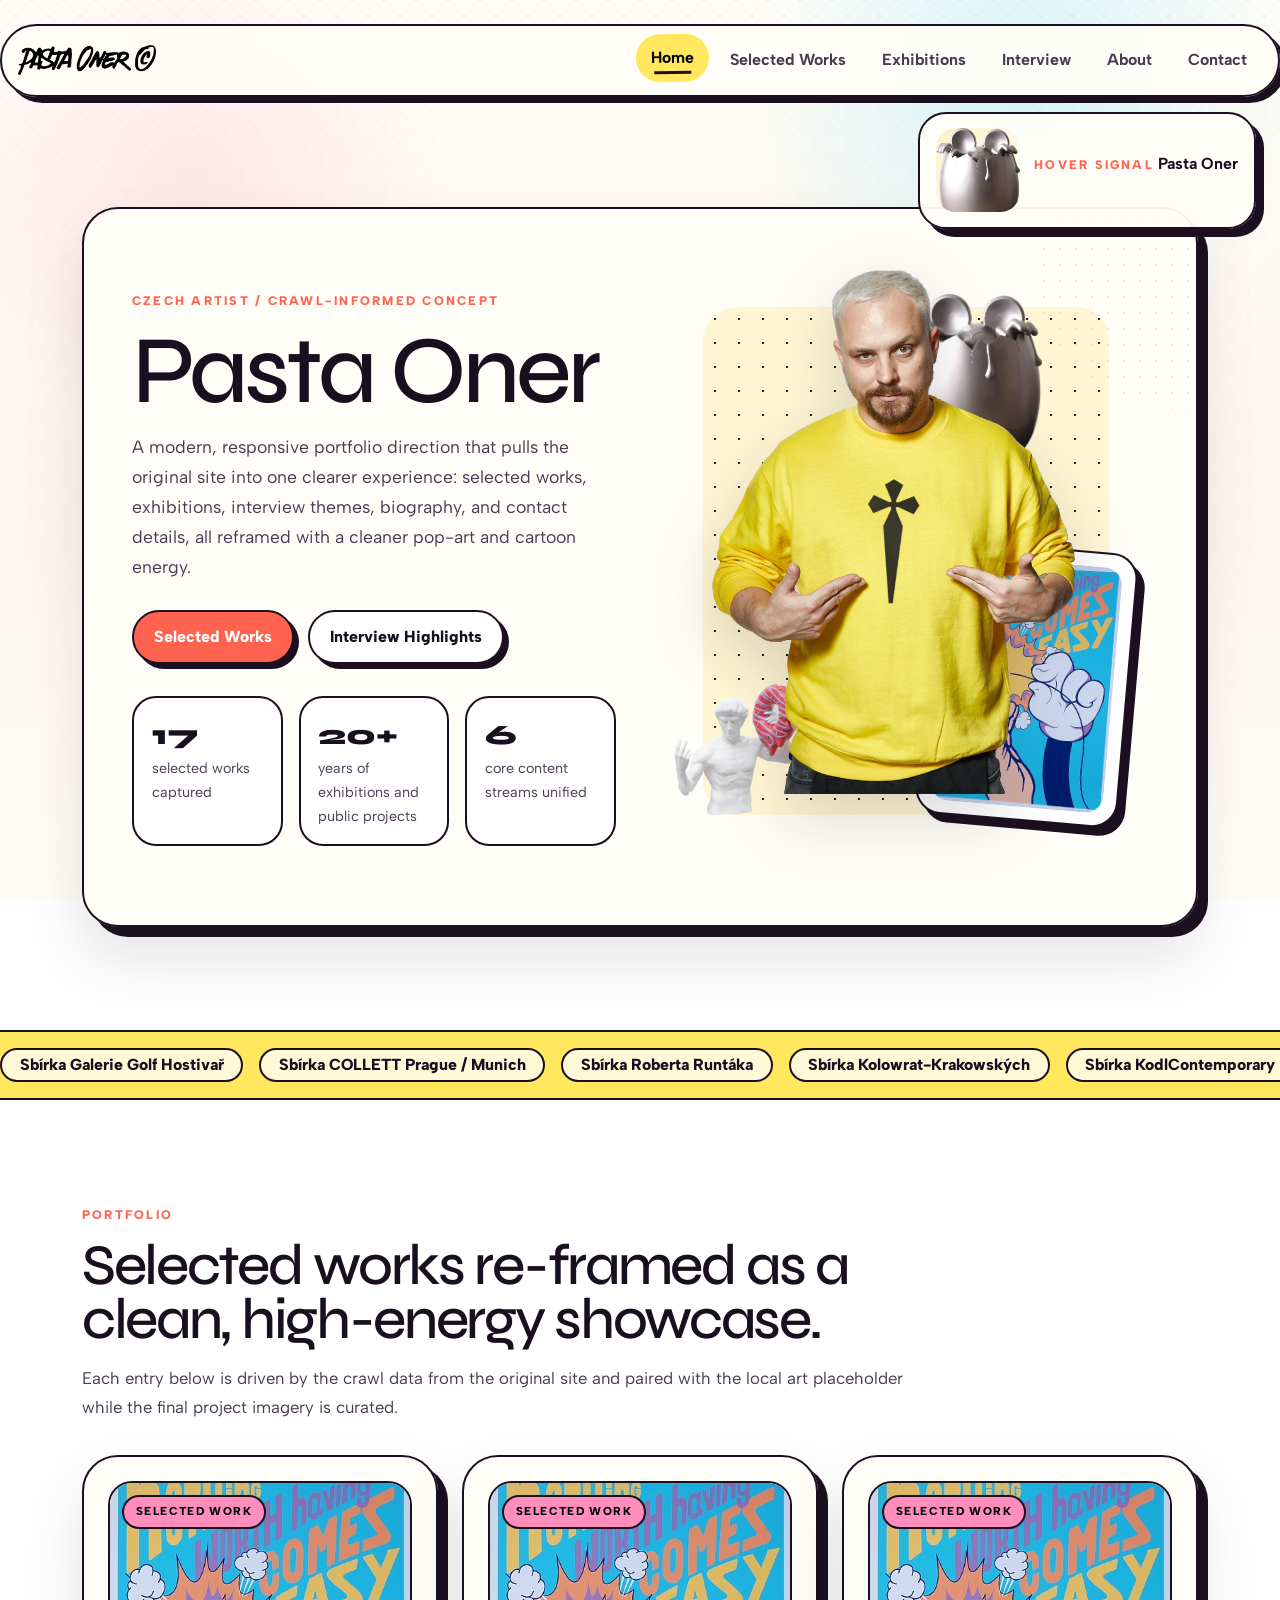
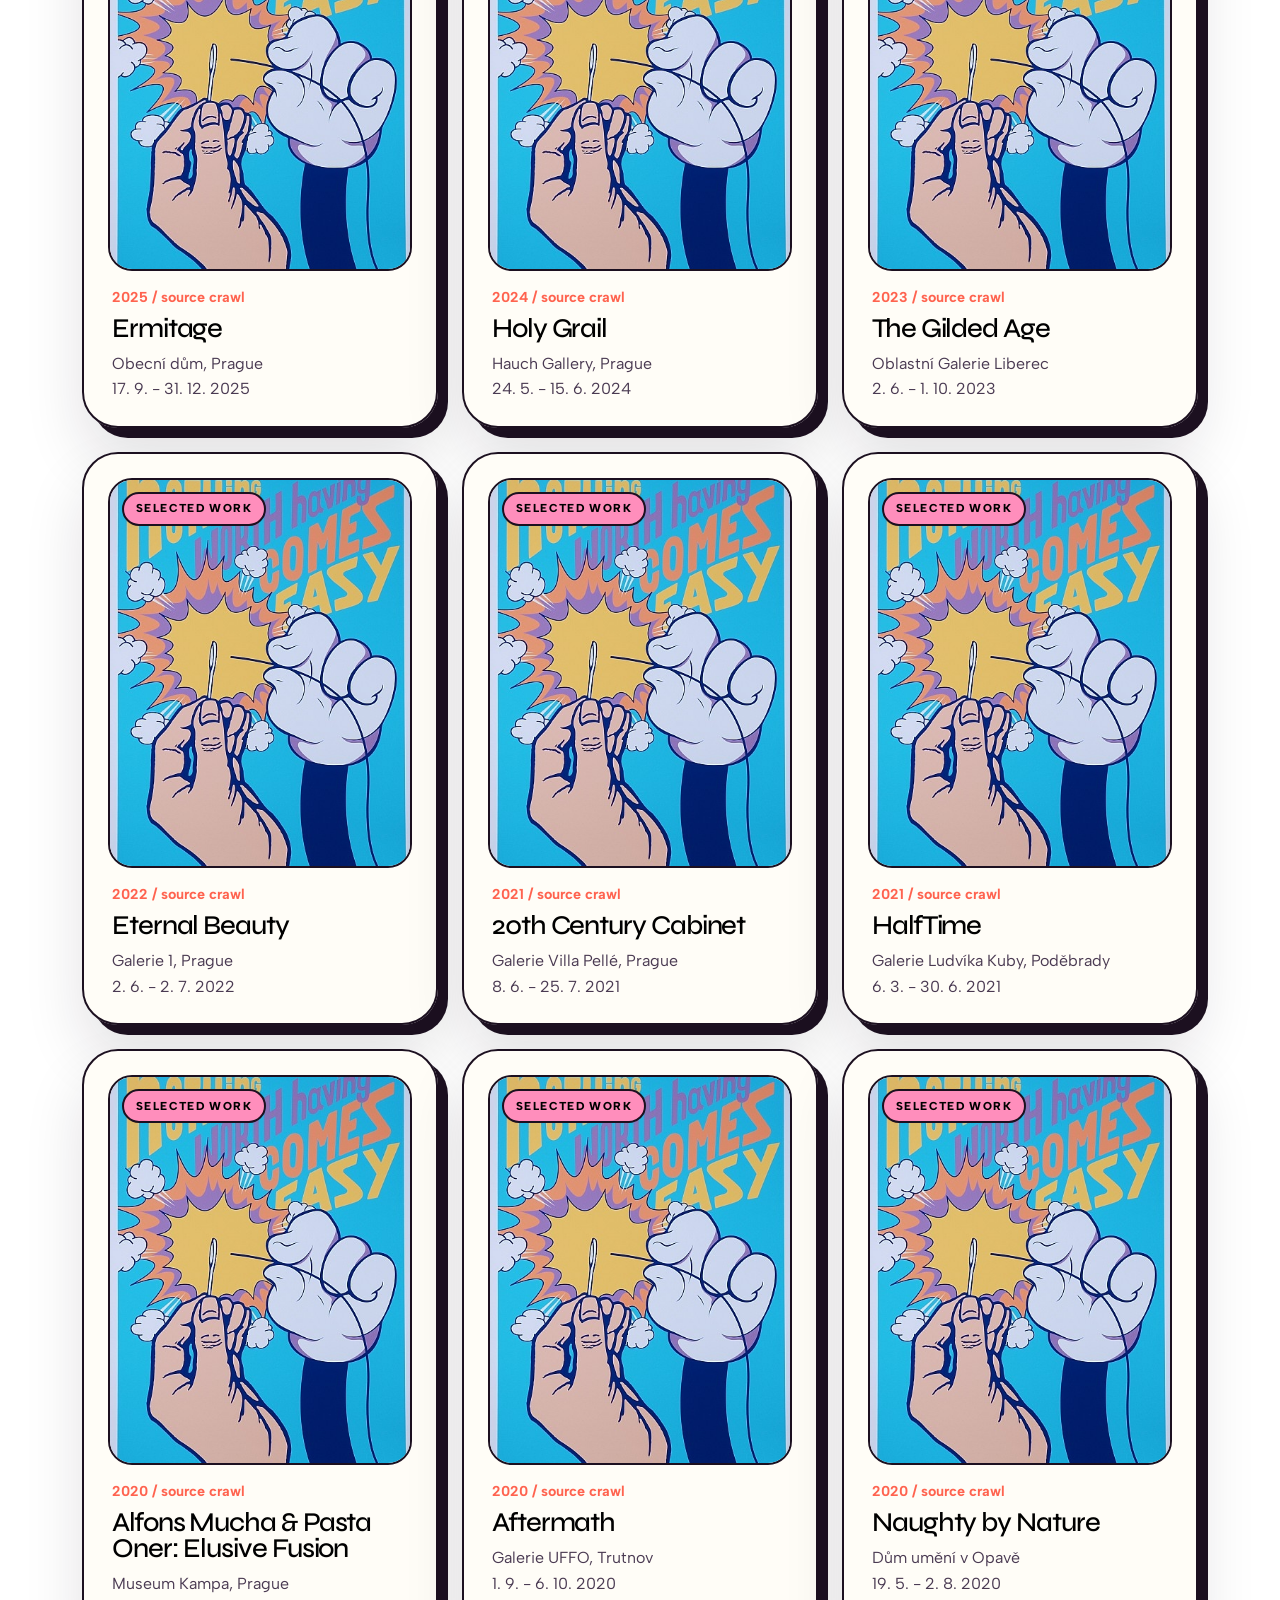
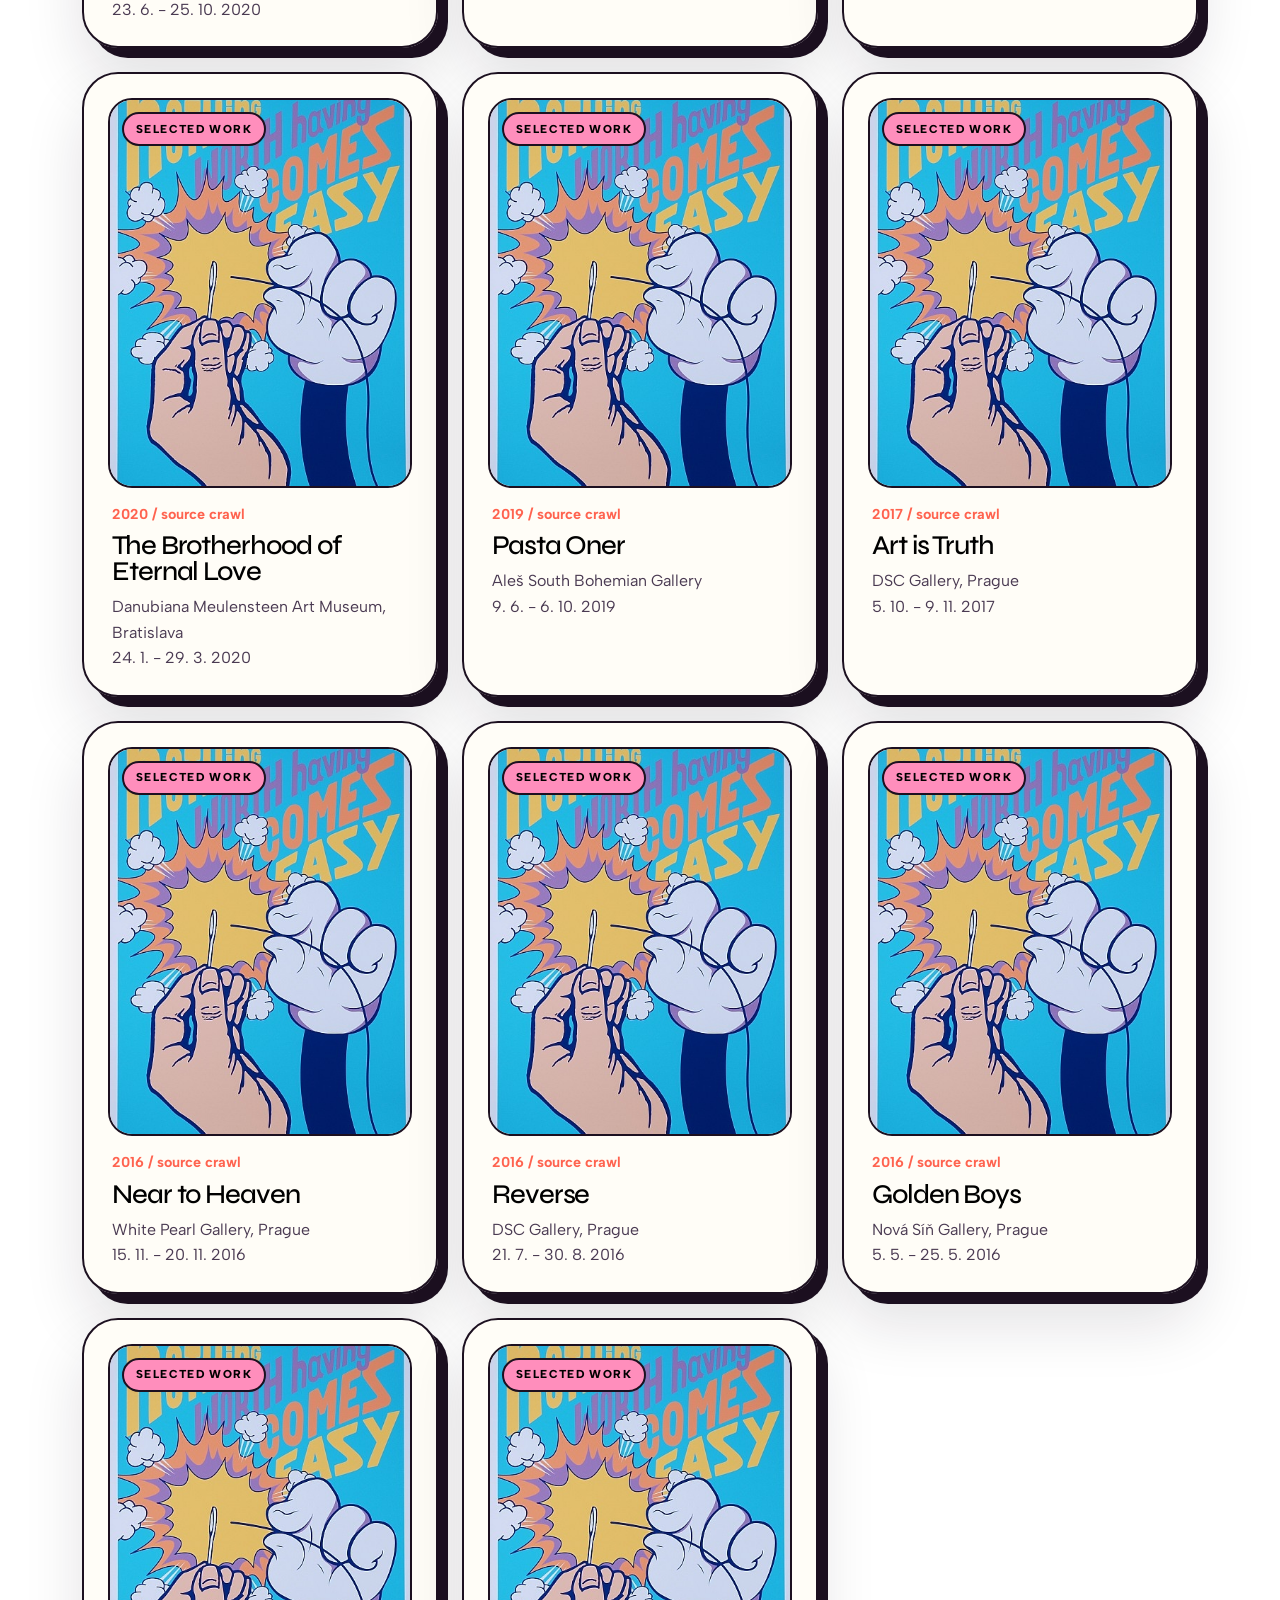
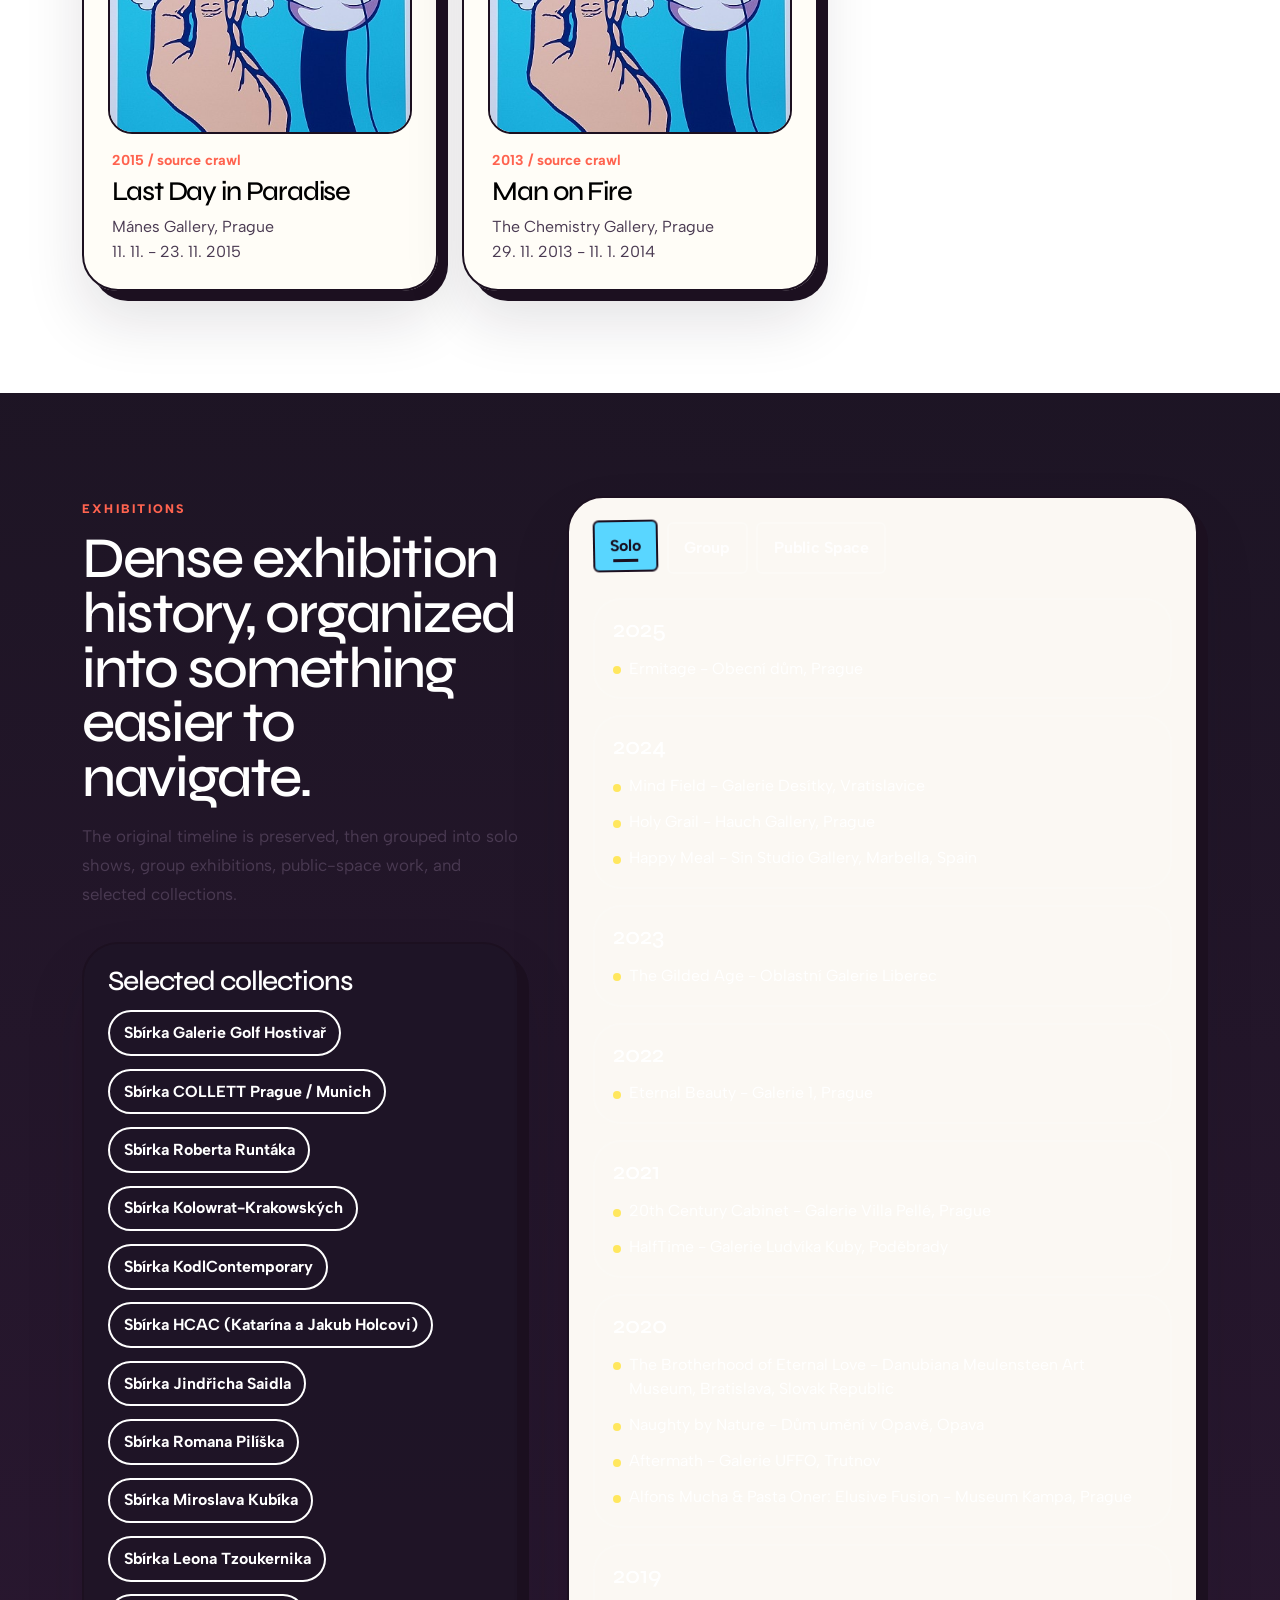
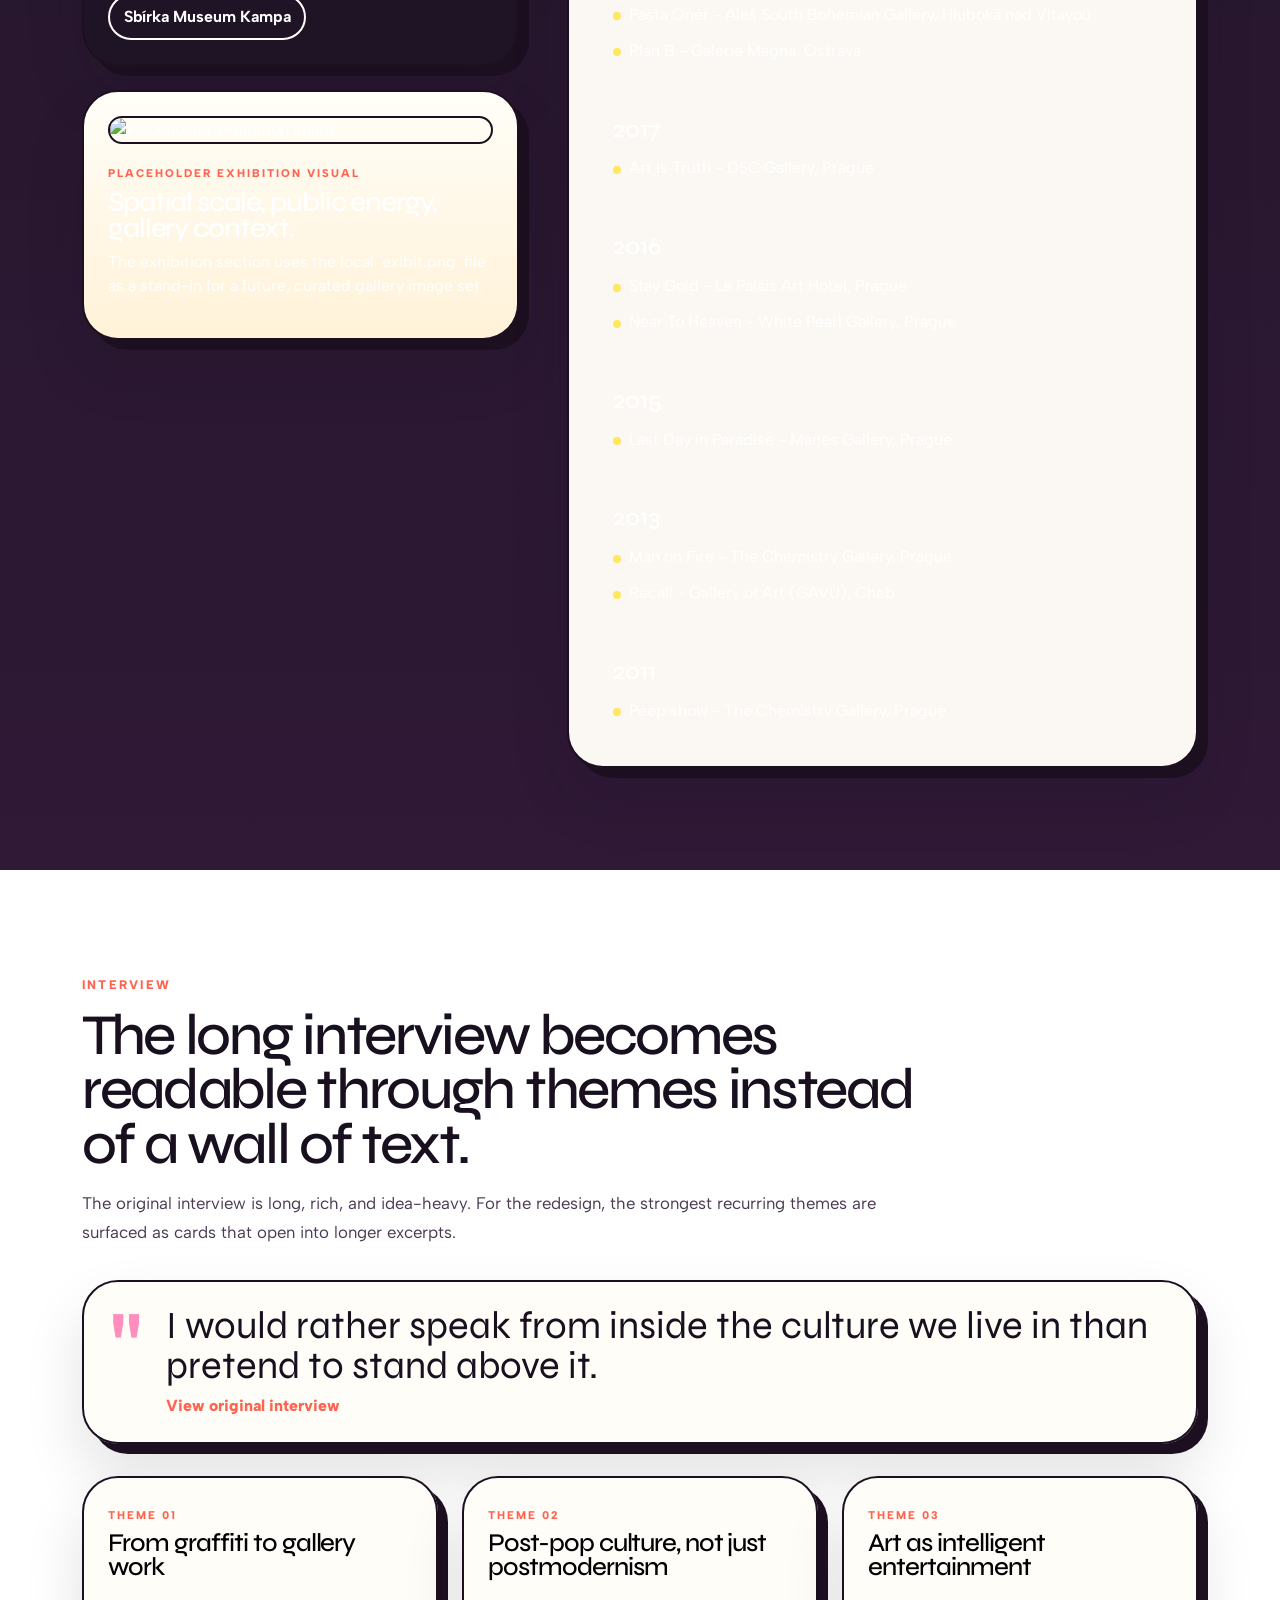
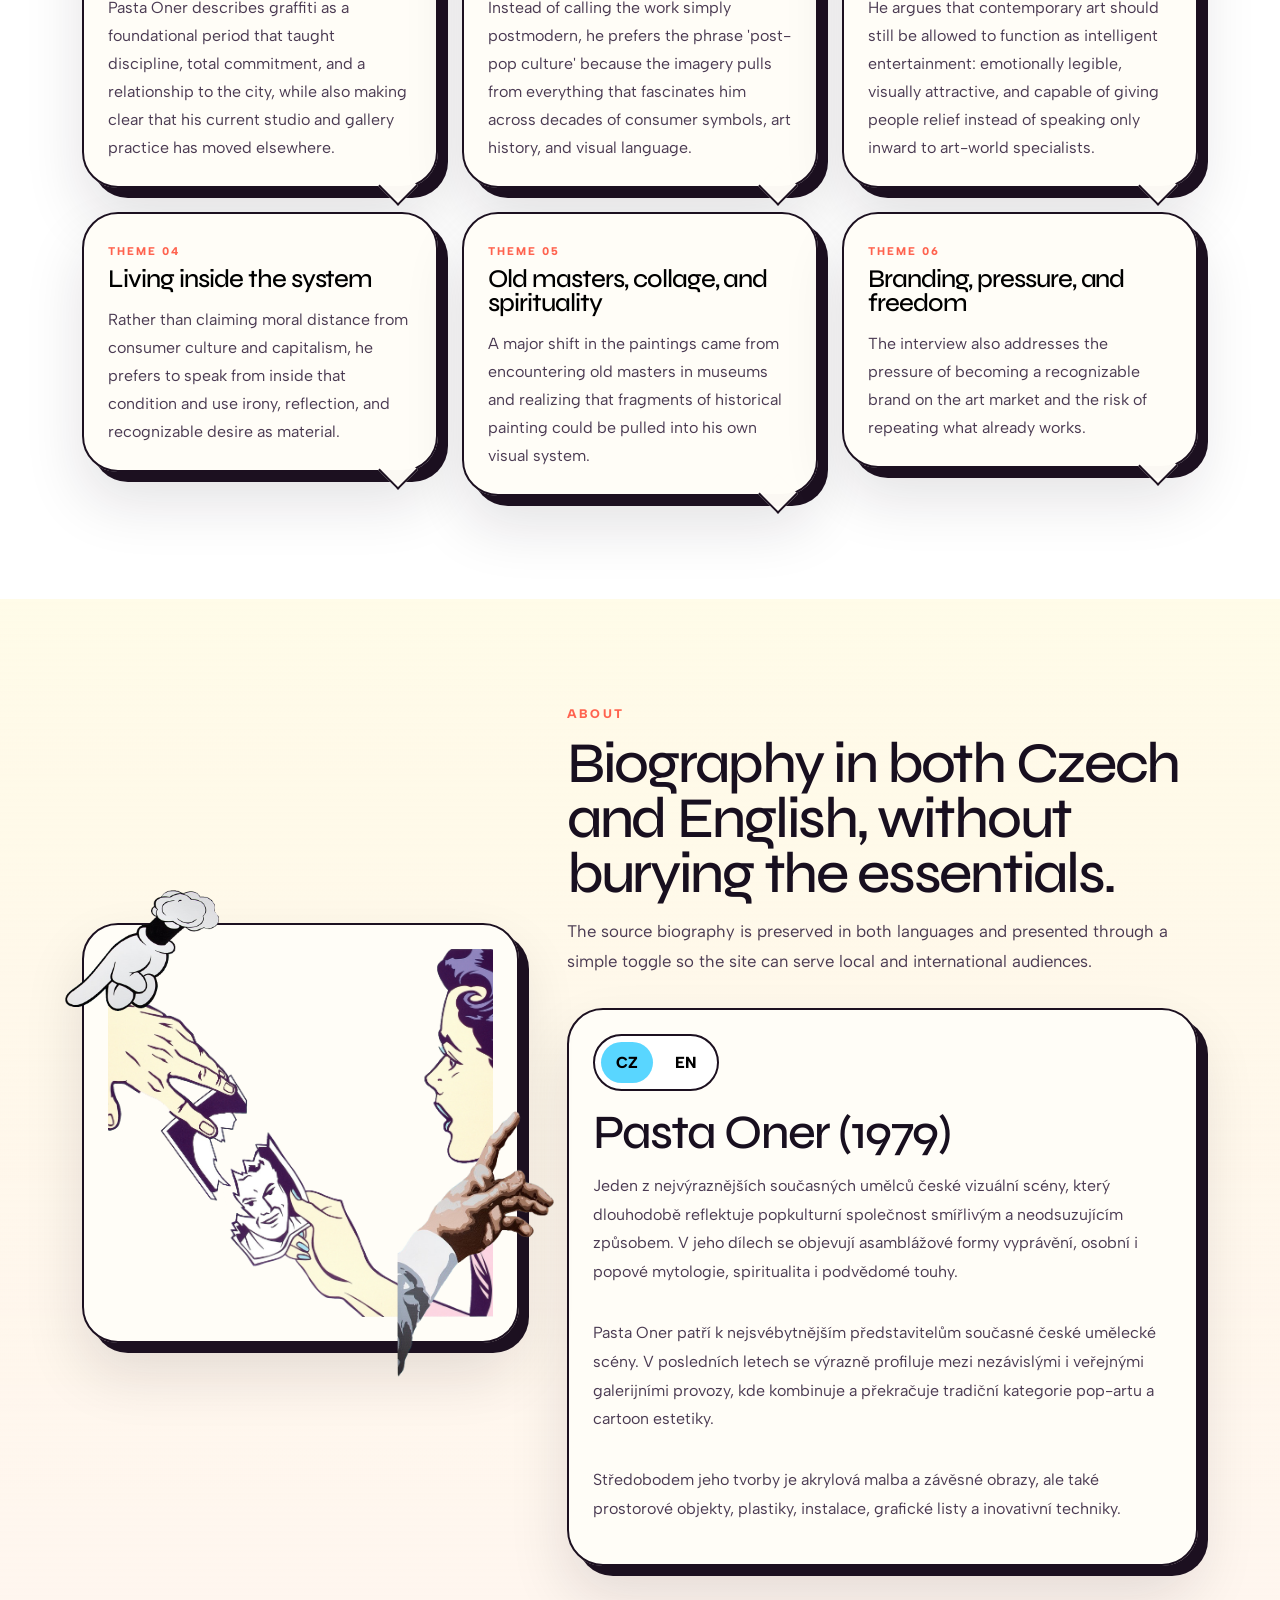
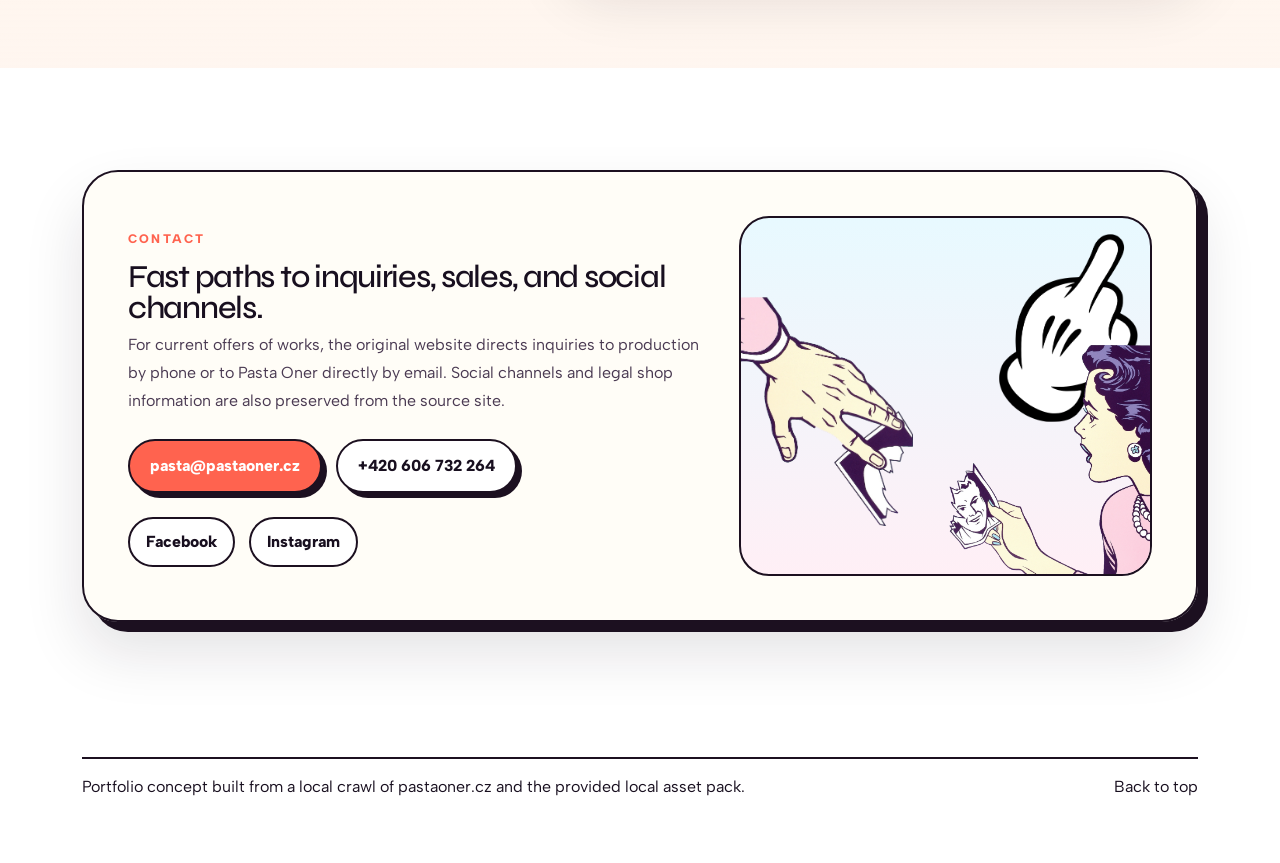
==== index.html @ 619e82ef "feat: build responsive portfolio concept" ====
<!DOCTYPE html>
<html lang="en">
<head>
  <meta charset="UTF-8">
  <meta name="viewport" content="width=device-width, initial-scale=1.0">
  <title>Pasta Oner | Portfolio Concept</title>
  <meta
    name="description"
    content="A responsive, crawl-informed portfolio concept for Czech artist Pasta Oner with selected works, exhibitions, interview highlights, and contact information."
  >
  <link rel="preconnect" href="https://fonts.googleapis.com">
  <link rel="preconnect" href="https://fonts.gstatic.com" crossorigin>
  <link
    href="https://fonts.googleapis.com/css2?family=Albert+Sans:ital,wght@0,400;0,500;0,600;0,700;0,800;1,400&amp;family=Syne:wght@400;500;700;800&amp;display=swap"
    rel="stylesheet"
  >
  <link
    href="https://cdn.jsdelivr.net/npm/bootstrap@5.3.8/dist/css/bootstrap.min.css"
    rel="stylesheet"
    integrity="sha384-sRIl4kxILFvY47J16cr9ZwB07vP4J8+LH7qKQnuqkuIAvNWLzeN8tE5YBujZqJLB"
    crossorigin="anonymous"
  >
  <link rel="stylesheet" href="css/styles.css">
</head>
<body data-bs-spy="scroll" data-bs-target="#main-navbar" data-bs-offset="96" tabindex="0">
  <div class="site-chrome">
    <div class="menu-preview d-none d-lg-flex" data-menu-preview>
      <div class="menu-preview__frame">
        <img class="menu-preview__image" src="assets/egg.png" alt="">
      </div>
      <div class="menu-preview__meta">
        <span class="menu-preview__eyebrow">Hover signal</span>
        <strong class="menu-preview__label">Pasta Oner</strong>
      </div>
    </div>

    <header class="site-header" id="top">
      <nav class="navbar navbar-expand-lg" id="main-navbar">
        <div class="container-fluid site-nav-shell">
          <a class="navbar-brand" href="#home" aria-label="Go to homepage">
            <img src="assets/logo.png" alt="Pasta Oner logo">
          </a>
          <button
            class="navbar-toggler"
            type="button"
            data-bs-toggle="collapse"
            data-bs-target="#siteNav"
            aria-controls="siteNav"
            aria-expanded="false"
            aria-label="Toggle navigation"
          >
            <span class="navbar-toggler-icon"></span>
          </button>
          <div class="collapse navbar-collapse" id="siteNav">
            <ul class="navbar-nav ms-auto align-items-lg-center" data-nav-list></ul>
          </div>
        </div>
      </nav>
    </header>

    <main>
      <section class="hero section-space" id="home">
        <div class="container">
          <div class="hero-panel pop-panel">
            <div class="row g-5 align-items-center">
              <div class="col-lg-6">
                <div class="eyebrow" data-hero-eyebrow></div>
                <h1 class="hero-title" data-hero-title></h1>
                <p class="hero-copy" data-hero-copy></p>
                <div class="hero-actions">
                  <a class="btn btn-pop btn-pop--primary" href="#works">Selected Works</a>
                  <a class="btn btn-pop btn-pop--secondary" href="#interview">Interview Highlights</a>
                </div>
                <div class="row g-3 hero-stats" data-hero-stats></div>
              </div>
              <div class="col-lg-6">
                <div class="hero-collage" data-parallax-root>
                  <div class="hero-collage__backdrop"></div>
                  <div class="hero-collage__card hero-collage__portrait" data-depth="18">
                    <img src="assets/pasta_portrait.png" alt="Pasta Oner portrait">
                  </div>
                  <div class="hero-collage__card hero-collage__art" data-depth="10">
                    <img src="assets/art.jpeg" alt="Placeholder artwork for selected works">
                  </div>
                  <div class="hero-collage__floating hero-collage__floating--egg" data-depth="24">
                    <img src="assets/egg.png" alt="">
                  </div>
                  <div class="hero-collage__floating hero-collage__floating--david" data-depth="14">
                    <img src="assets/davidstatue.png" alt="">
                  </div>
                  <div class="hero-collage__floating hero-collage__floating--pour" data-depth="20">
                    <img src="assets/pourimagevertical.png" alt="">
                  </div>
                </div>
              </div>
            </div>
          </div>
        </div>
      </section>

      <section class="collections-strip">
        <div class="collections-strip__track" data-collections-strip></div>
      </section>

      <section class="section-space" id="works">
        <div class="container">
          <div class="section-intro">
            <span class="eyebrow">Portfolio</span>
            <h2>Selected works re-framed as a clean, high-energy showcase.</h2>
            <p>
              Each entry below is driven by the crawl data from the original site and paired with
              the local art placeholder while the final project imagery is curated.
            </p>
          </div>
          <div class="row g-4" data-works-grid></div>
        </div>
      </section>

      <section class="section-space section-space--contrast" id="exhibitions">
        <div class="container">
          <div class="row g-5 align-items-start">
            <div class="col-lg-5">
              <div class="section-intro section-intro--light">
                <span class="eyebrow">Exhibitions</span>
                <h2>Dense exhibition history, organized into something easier to navigate.</h2>
                <p>
                  The original timeline is preserved, then grouped into solo shows, group
                  exhibitions, public-space work, and selected collections.
                </p>
              </div>

              <div class="collections-panel pop-panel pop-panel--dark">
                <h3>Selected collections</h3>
                <ul class="tag-cloud" data-collections-list></ul>
              </div>

              <div class="spotlight-card pop-panel pop-panel--light">
                <div class="spotlight-card__media">
                  <img src="assets/exibit.png" alt="Placeholder exhibition image">
                </div>
                <div class="spotlight-card__body">
                  <span class="eyebrow eyebrow--small">Placeholder exhibition visual</span>
                  <h3>Spatial scale, public energy, gallery context.</h3>
                  <p>
                    The exhibition section uses the local `exibit.png` file as a stand-in for a
                    future, curated gallery image set.
                  </p>
                </div>
              </div>
            </div>

            <div class="col-lg-7">
              <div class="timeline-shell pop-panel">
                <ul class="nav nav-pills exhibition-tabs" id="exhibition-tabs" role="tablist">
                  <li class="nav-item" role="presentation">
                    <button class="nav-link active" id="solo-tab" data-bs-toggle="pill" data-bs-target="#solo-pane" type="button" role="tab" aria-controls="solo-pane" aria-selected="true">Solo</button>
                  </li>
                  <li class="nav-item" role="presentation">
                    <button class="nav-link" id="group-tab" data-bs-toggle="pill" data-bs-target="#group-pane" type="button" role="tab" aria-controls="group-pane" aria-selected="false">Group</button>
                  </li>
                  <li class="nav-item" role="presentation">
                    <button class="nav-link" id="public-tab" data-bs-toggle="pill" data-bs-target="#public-pane" type="button" role="tab" aria-controls="public-pane" aria-selected="false">Public Space</button>
                  </li>
                </ul>
                <div class="tab-content exhibition-content">
                  <div class="tab-pane fade show active" id="solo-pane" role="tabpanel" aria-labelledby="solo-tab" tabindex="0">
                    <div class="timeline-list" data-solo-list></div>
                  </div>
                  <div class="tab-pane fade" id="group-pane" role="tabpanel" aria-labelledby="group-tab" tabindex="0">
                    <div class="timeline-list" data-group-list></div>
                  </div>
                  <div class="tab-pane fade" id="public-pane" role="tabpanel" aria-labelledby="public-tab" tabindex="0">
                    <div class="timeline-list" data-public-list></div>
                  </div>
                </div>
              </div>
            </div>
          </div>
        </div>
      </section>

      <section class="section-space" id="interview">
        <div class="container">
          <div class="section-intro">
            <span class="eyebrow">Interview</span>
            <h2>The long interview becomes readable through themes instead of a wall of text.</h2>
            <p data-interview-intro></p>
          </div>

          <div class="quote-banner pop-panel">
            <div class="quote-banner__mark">"</div>
            <div>
              <p class="quote-banner__text">
                I would rather speak from inside the culture we live in than pretend to stand above
                it.
              </p>
              <a class="quote-banner__link" href="https://www.pastaoner.cz/interview-219" target="_blank" rel="noreferrer noopener">
                View original interview
              </a>
            </div>
          </div>

          <div class="row g-4" data-interview-grid></div>
        </div>
      </section>

      <section class="section-space section-space--paper" id="about">
        <div class="container">
          <div class="row g-5 align-items-center">
            <div class="col-lg-5">
              <div class="about-stage">
                <div class="about-stage__card pop-panel">
                  <img class="about-stage__photo" src="assets/passingphotohorizontal.png" alt="">
                </div>
                <img class="about-stage__sticker about-stage__sticker--point" src="assets/handleftdown.png" alt="">
                <img class="about-stage__sticker about-stage__sticker--gesture" src="assets/hand.png" alt="">
              </div>
            </div>
            <div class="col-lg-7">
              <div class="section-intro">
                <span class="eyebrow">About</span>
                <h2>Biography in both Czech and English, without burying the essentials.</h2>
                <p>
                  The source biography is preserved in both languages and presented through a simple
                  toggle so the site can serve local and international audiences.
                </p>
              </div>

              <div class="bio-panel pop-panel">
                <div class="language-switch" role="tablist" aria-label="Biography language">
                  <button class="language-switch__button is-active" type="button" data-lang-toggle="cs">CZ</button>
                  <button class="language-switch__button" type="button" data-lang-toggle="en">EN</button>
                </div>
                <h3 class="bio-panel__title" data-bio-title></h3>
                <div class="bio-panel__copy" data-bio-copy></div>
              </div>
            </div>
          </div>
        </div>
      </section>

      <section class="section-space" id="contact">
        <div class="container">
          <div class="contact-panel pop-panel">
            <div class="row g-4 align-items-center">
              <div class="col-lg-7">
                <span class="eyebrow">Contact</span>
                <h2 class="contact-panel__title">Fast paths to inquiries, sales, and social channels.</h2>
                <p class="contact-panel__copy" data-contact-copy></p>
                <div class="contact-actions">
                  <a class="btn btn-pop btn-pop--primary" data-contact-email href="#">Email Pasta Oner</a>
                  <a class="btn btn-pop btn-pop--secondary" data-contact-phone href="#">Call production</a>
                </div>
                <ul class="contact-links" data-social-links></ul>
              </div>
              <div class="col-lg-5">
                <div class="contact-artboard">
                  <img class="contact-artboard__item contact-artboard__item--middle" src="assets/middlefingerrightup.png" alt="">
                  <img class="contact-artboard__item contact-artboard__item--story" src="assets/passingphotohorizontal2.png" alt="">
                  <img class="contact-artboard__item contact-artboard__item--story-left" src="assets/passingphotohorizontal1.png" alt="">
                </div>
              </div>
            </div>
          </div>
        </div>
      </section>
    </main>

    <footer class="site-footer">
      <div class="container">
        <div class="site-footer__inner">
          <p>
            Portfolio concept built from a local crawl of
            <a href="https://www.pastaoner.cz/" target="_blank" rel="noreferrer noopener">pastaoner.cz</a>
            and the provided local asset pack.
          </p>
          <a href="#top">Back to top</a>
        </div>
      </div>
    </footer>
  </div>

  <div class="modal fade" id="detailModal" tabindex="-1" aria-labelledby="detailModalLabel" aria-hidden="true">
    <div class="modal-dialog modal-dialog-centered modal-lg">
      <div class="modal-content detail-modal">
        <div class="modal-header">
          <div>
            <span class="eyebrow eyebrow--small" data-modal-kicker></span>
            <h3 class="modal-title" id="detailModalLabel" data-modal-title></h3>
          </div>
          <button type="button" class="btn-close" data-bs-dismiss="modal" aria-label="Close"></button>
        </div>
        <div class="modal-body">
          <div class="detail-modal__media" data-modal-media></div>
          <div class="detail-modal__copy" data-modal-copy></div>
        </div>
        <div class="modal-footer">
          <a class="btn btn-pop btn-pop--secondary" href="#" target="_blank" rel="noreferrer noopener" data-modal-link>Open source page</a>
        </div>
      </div>
    </div>
  </div>

  <script
    src="https://cdn.jsdelivr.net/npm/bootstrap@5.3.8/dist/js/bootstrap.bundle.min.js"
    integrity="sha384-FKyoEForCGlyvwx9Hj09JcYn3nv7wiPVlz7YYwJrWVcXK/BmnVDxM+D2scQbITxI"
    crossorigin="anonymous"
  ></script>
  <script src="js/content.js"></script>
  <script src="js/main.js"></script>
</body>
</html>
---- css/styles.css ----
:root {
  --paper: #fff6ed;
  --paper-strong: #fff0c9;
  --ink: #180f1f;
  --ink-soft: #4a3a52;
  --cyan: #59d6ff;
  --sky: #dff7ff;
  --pink: #ff8ebc;
  --yellow: #ffe75e;
  --red: #ff634f;
  --lime: #a6ef59;
  --line: #1c1020;
  --shadow: 10px 10px 0 var(--line);
  --shadow-soft: 0 30px 60px rgba(24, 15, 31, 0.12);
  --radius-xl: 36px;
  --radius-lg: 28px;
  --radius-md: 20px;
  --section-space: clamp(4.5rem, 8vw, 7.5rem);
  --nav-height: 88px;
}

*,
*::before,
*::after {
  box-sizing: border-box;
}

html {
  scroll-behavior: smooth;
}

body {
  margin: 0;
  font-family: "Albert Sans", sans-serif;
  color: var(--ink);
  background:
    radial-gradient(circle at 15% 20%, rgba(255, 142, 188, 0.18), transparent 20%),
    radial-gradient(circle at 80% 10%, rgba(89, 214, 255, 0.25), transparent 22%),
    radial-gradient(circle at 70% 65%, rgba(255, 231, 94, 0.25), transparent 22%),
    linear-gradient(180deg, #fffdf7 0%, #fff6ed 55%, #fffdf7 100%);
  background-attachment: fixed;
}

body::before {
  content: "";
  position: fixed;
  inset: 0;
  pointer-events: none;
  opacity: 0.1;
  background-image:
    radial-gradient(circle, var(--line) 1px, transparent 1px),
    radial-gradient(circle, var(--line) 1px, transparent 1px);
  background-position: 0 0, 16px 16px;
  background-size: 32px 32px;
  mask-image: linear-gradient(180deg, black 0%, transparent 100%);
}

a {
  color: inherit;
  text-decoration: none;
}

img {
  display: block;
  max-width: 100%;
}

.section-space {
  padding: var(--section-space) 0;
}

.section-space--contrast {
  background:
    linear-gradient(180deg, rgba(25, 16, 32, 0.98), rgba(43, 20, 50, 0.98)),
    radial-gradient(circle at top right, rgba(89, 214, 255, 0.24), transparent 30%);
  color: white;
}

.section-space--paper {
  background:
    linear-gradient(180deg, rgba(255, 231, 94, 0.14), rgba(255, 246, 237, 0.8)),
    linear-gradient(180deg, transparent 0%, rgba(255, 142, 188, 0.08) 100%);
}

.site-header {
  position: sticky;
  top: 0;
  z-index: 1000;
  padding: 1rem 0 0;
}

.site-nav-shell {
  background: rgba(255, 253, 247, 0.92);
  backdrop-filter: blur(16px);
  border: 2px solid var(--line);
  border-radius: 999px;
  box-shadow: 6px 6px 0 var(--line);
  padding: 0.65rem 1rem;
}

.navbar-brand img {
  height: 30px;
  width: auto;
}

.navbar-toggler {
  border: 2px solid var(--line);
  border-radius: 999px;
  padding: 0.5rem 0.8rem;
}

.navbar-toggler:focus {
  box-shadow: 0 0 0 0.2rem rgba(89, 214, 255, 0.35);
}

.navbar-nav {
  gap: 0.35rem;
}

.nav-link {
  position: relative;
  font-weight: 700;
  padding: 0.75rem 0.95rem !important;
  border-radius: 999px;
  color: var(--ink-soft);
  transition: transform 180ms ease, background-color 180ms ease, color 180ms ease;
}

.nav-link:hover,
.nav-link:focus-visible,
.nav-link.active {
  color: var(--ink);
  background: var(--yellow);
  transform: translateY(-2px) rotate(-1deg);
}

.nav-link::after {
  content: "";
  position: absolute;
  inset: auto 18px 8px;
  height: 3px;
  background: var(--line);
  transform: scaleX(0);
  transform-origin: left;
  transition: transform 180ms ease;
}

.nav-link:hover::after,
.nav-link:focus-visible::after,
.nav-link.active::after {
  transform: scaleX(1);
}

.menu-preview {
  position: fixed;
  top: 112px;
  right: 24px;
  z-index: 900;
  align-items: center;
  gap: 0.9rem;
  padding: 0.9rem 1rem;
  background: rgba(255, 253, 247, 0.95);
  border: 2px solid var(--line);
  border-radius: 28px;
  box-shadow: 8px 8px 0 var(--line);
  min-width: 240px;
  transform: translateY(0);
  transition: opacity 180ms ease, transform 180ms ease;
}

.menu-preview.is-muted {
  opacity: 0.82;
}

.menu-preview__frame {
  width: 84px;
  height: 84px;
  border-radius: 20px;
  background: linear-gradient(135deg, var(--paper-strong), white);
  display: grid;
  place-items: center;
  overflow: hidden;
}

.menu-preview__image {
  max-height: 100%;
  object-fit: contain;
}

.menu-preview__eyebrow,
.eyebrow {
  display: inline-block;
  text-transform: uppercase;
  letter-spacing: 0.18em;
  font-size: 0.78rem;
  font-weight: 800;
  color: var(--red);
  margin-bottom: 0.85rem;
}

.eyebrow--small {
  font-size: 0.7rem;
  margin-bottom: 0.45rem;
}

.hero-panel,
.pop-panel {
  background: rgba(255, 253, 247, 0.98);
  border: 2px solid var(--line);
  border-radius: var(--radius-xl);
  box-shadow: var(--shadow), var(--shadow-soft);
}

.pop-panel {
  padding: 1.5rem;
}

.pop-panel--dark {
  background: rgba(31, 20, 38, 0.96);
  color: white;
}

.pop-panel--light {
  background: linear-gradient(180deg, #fffef8 0%, #fff2d8 100%);
}

.hero-panel {
  padding: clamp(1.75rem, 4vw, 3rem);
  overflow: hidden;
  position: relative;
}

.hero-panel::after {
  content: "";
  position: absolute;
  right: -120px;
  top: -80px;
  width: 280px;
  height: 280px;
  border-radius: 50%;
  background:
    radial-gradient(circle, rgba(255, 99, 79, 0.9) 0 8%, transparent 8% 100%);
  background-size: 16px 16px;
  opacity: 0.18;
}

.hero-title,
.section-intro h2,
.collections-panel h3,
.spotlight-card h3,
.bio-panel__title,
.contact-panel__title,
.modal-title,
.work-card__title,
.interview-card__title {
  font-family: "Syne", sans-serif;
  line-height: 0.95;
  letter-spacing: -0.04em;
}

.hero-title {
  font-size: clamp(3rem, 9vw, 6rem);
  margin-bottom: 1rem;
}

.hero-copy {
  max-width: 34rem;
  font-size: 1.1rem;
  line-height: 1.7;
  color: var(--ink-soft);
  margin-bottom: 1.8rem;
}

.hero-actions {
  display: flex;
  flex-wrap: wrap;
  gap: 0.9rem;
  margin-bottom: 2rem;
}

.btn-pop {
  display: inline-flex;
  align-items: center;
  justify-content: center;
  min-height: 52px;
  padding: 0.8rem 1.25rem;
  border-radius: 999px;
  border: 2px solid var(--line);
  box-shadow: 5px 5px 0 var(--line);
  font-weight: 800;
  transition: transform 180ms ease, box-shadow 180ms ease;
}

.btn-pop:hover,
.btn-pop:focus-visible {
  transform: translate(2px, 2px);
  box-shadow: 2px 2px 0 var(--line);
}

.btn-pop--primary {
  background: var(--red);
  color: white;
}

.btn-pop--secondary {
  background: white;
  color: var(--ink);
}

.hero-stats .col-sm-4 {
  display: flex;
}

.stat-card {
  width: 100%;
  background: white;
  border: 2px solid var(--line);
  border-radius: 24px;
  padding: 1rem 1.1rem;
}

.stat-card__value {
  display: block;
  font-family: "Syne", sans-serif;
  font-size: 1.75rem;
  font-weight: 800;
}

.stat-card__label {
  font-size: 0.9rem;
  color: var(--ink-soft);
}

.hero-collage {
  position: relative;
  min-height: clamp(420px, 60vw, 620px);
}

.hero-collage__backdrop {
  position: absolute;
  inset: 8% 8% 10% 8%;
  border-radius: 34px;
  background:
    radial-gradient(circle at center, rgba(89, 214, 255, 0.75) 0 22%, transparent 22% 100%),
    radial-gradient(circle, rgba(24, 15, 31, 0.95) 1.1px, transparent 1.1px);
  background-size: auto, 24px 24px;
  background-color: #fff6d4;
}

.hero-collage__card,
.hero-collage__floating {
  position: absolute;
  transition: transform 220ms ease;
}

.hero-collage__portrait {
  inset: 2% auto auto 10%;
  width: min(75%, 430px);
  z-index: 3;
}

.hero-collage__portrait img {
  width: 100%;
  filter: drop-shadow(0 22px 30px rgba(24, 15, 31, 0.16));
}

.hero-collage__art {
  right: 4%;
  bottom: 9%;
  width: min(42%, 220px);
  padding: 0.8rem;
  border-radius: 26px;
  background: white;
  border: 2px solid var(--line);
  box-shadow: 8px 8px 0 var(--line);
  transform: rotate(5deg);
}

.hero-collage__art img {
  border-radius: 18px;
  width: 100%;
}

.hero-collage__floating--egg {
  width: min(28%, 150px);
  right: 22%;
  top: 6%;
  z-index: 2;
}

.hero-collage__floating--david {
  width: min(26%, 140px);
  left: 2%;
  bottom: 10%;
  z-index: 2;
}

.hero-collage__floating--pour {
  width: min(28%, 150px);
  right: -4%;
  top: 24%;
  z-index: 1;
}

.collections-strip {
  overflow: hidden;
  border-top: 2px solid var(--line);
  border-bottom: 2px solid var(--line);
  background: var(--yellow);
}

.collections-strip__track {
  display: flex;
  gap: 1rem;
  width: max-content;
  padding: 1rem 0;
  animation: marquee 28s linear infinite;
}

.collections-strip__item {
  display: inline-flex;
  align-items: center;
  gap: 0.75rem;
  padding: 0.2rem 1.1rem;
  border-radius: 999px;
  background: rgba(255, 255, 255, 0.75);
  border: 2px solid var(--line);
  white-space: nowrap;
  font-weight: 800;
}

@keyframes marquee {
  from {
    transform: translateX(0);
  }
  to {
    transform: translateX(-50%);
  }
}

.section-intro {
  max-width: 52rem;
  margin-bottom: 2rem;
}

.section-intro--light p,
.section-intro--light h2 {
  color: white;
}

.section-intro h2 {
  font-size: clamp(2.3rem, 4.5vw, 4rem);
  margin-bottom: 1rem;
}

.section-intro p {
  font-size: 1.05rem;
  line-height: 1.75;
  color: var(--ink-soft);
}

.work-card {
  position: relative;
  height: 100%;
}

.work-card__button {
  display: flex;
  flex-direction: column;
  width: 100%;
  height: 100%;
  background: transparent;
  border: 0;
  padding: 0;
  text-align: left;
}

.work-card__media {
  position: relative;
  border-radius: 24px;
  overflow: hidden;
  border: 2px solid var(--line);
  background: white;
  aspect-ratio: 0.78;
  margin-bottom: 1rem;
}

.work-card__media img:first-child {
  width: 100%;
  height: 100%;
  object-fit: cover;
}

.work-card__badge {
  position: absolute;
  left: 12px;
  top: 12px;
  background: var(--pink);
  border: 2px solid var(--line);
  border-radius: 999px;
  padding: 0.4rem 0.75rem;
  font-size: 0.72rem;
  font-weight: 800;
  text-transform: uppercase;
  letter-spacing: 0.12em;
}

.work-card__sticker {
  position: absolute;
  right: -12px;
  bottom: -10px;
  width: 34%;
  opacity: 0;
  transform: translateY(18px) rotate(12deg);
  transition: opacity 180ms ease, transform 180ms ease;
  pointer-events: none;
}

.work-card__content {
  padding: 0 0.25rem;
}

.work-card__meta {
  font-size: 0.9rem;
  font-weight: 700;
  color: var(--red);
  margin-bottom: 0.5rem;
}

.work-card__title {
  font-size: 1.7rem;
  margin-bottom: 0.55rem;
}

.work-card__venue {
  color: var(--ink-soft);
  line-height: 1.6;
  margin-bottom: 0;
}

.work-card .pop-panel {
  height: 100%;
}

.work-card:hover .work-card__sticker,
.work-card:focus-within .work-card__sticker {
  opacity: 1;
  transform: translateY(0) rotate(4deg);
}

.work-card:hover .pop-panel,
.work-card:focus-within .pop-panel {
  transform: translate(-2px, -2px) rotate(-1deg);
}

.work-card .pop-panel {
  transition: transform 180ms ease;
}

.collections-panel {
  margin-bottom: 1.5rem;
}

.tag-cloud {
  list-style: none;
  display: flex;
  flex-wrap: wrap;
  gap: 0.8rem;
  padding: 0;
  margin: 1rem 0 0;
}

.tag-cloud li {
  padding: 0.55rem 0.85rem;
  border-radius: 999px;
  border: 2px solid currentColor;
  font-weight: 700;
}

.spotlight-card__media {
  border-radius: 24px;
  overflow: hidden;
  border: 2px solid var(--line);
  margin-bottom: 1rem;
}

.timeline-shell {
  padding: 1.5rem;
}

.exhibition-tabs {
  gap: 0.55rem;
  margin-bottom: 1.5rem;
}

.exhibition-tabs .nav-link {
  border: 2px solid rgba(255, 255, 255, 0.25);
  background: transparent;
  color: rgba(255, 255, 255, 0.85);
}

.exhibition-tabs .nav-link.active {
  background: var(--cyan);
  color: var(--ink);
  border-color: var(--line);
}

.timeline-list {
  display: grid;
  gap: 1rem;
}

.timeline-group {
  border: 2px solid rgba(255, 255, 255, 0.12);
  border-radius: 28px;
  padding: 1rem 1.1rem;
  background: rgba(255, 255, 255, 0.04);
}

.timeline-group__year {
  font-family: "Syne", sans-serif;
  font-size: 1.5rem;
  margin-bottom: 0.75rem;
}

.timeline-group__items {
  list-style: none;
  padding: 0;
  margin: 0;
  display: grid;
  gap: 0.7rem;
}

.timeline-group__items li {
  position: relative;
  padding-left: 1rem;
  line-height: 1.55;
}

.timeline-group__items li::before {
  content: "";
  position: absolute;
  left: 0;
  top: 0.6rem;
  width: 8px;
  height: 8px;
  border-radius: 50%;
  background: var(--yellow);
}

.quote-banner {
  display: grid;
  grid-template-columns: auto 1fr;
  gap: 1.4rem;
  align-items: start;
  padding: 1.5rem;
  margin-bottom: 2rem;
}

.quote-banner__mark {
  font-family: "Syne", sans-serif;
  font-size: clamp(5rem, 9vw, 8rem);
  line-height: 0.8;
  color: var(--pink);
}

.quote-banner__text {
  font-family: "Syne", sans-serif;
  font-size: clamp(1.7rem, 3vw, 2.6rem);
  line-height: 1.05;
  margin-bottom: 0.5rem;
}

.quote-banner__link {
  font-weight: 800;
  color: var(--red);
}

.interview-card__button {
  display: block;
  width: 100%;
  height: 100%;
  padding: 0;
  border: 0;
  background: transparent;
  text-align: left;
}

.interview-card__surface {
  height: 100%;
  position: relative;
  padding: 1.5rem;
}

.interview-card__surface::after {
  content: "";
  position: absolute;
  right: 24px;
  bottom: -14px;
  width: 28px;
  height: 28px;
  background: inherit;
  border-right: 2px solid var(--line);
  border-bottom: 2px solid var(--line);
  transform: rotate(45deg);
}

.interview-card__title {
  font-size: 1.6rem;
  margin-bottom: 0.9rem;
}

.interview-card__excerpt {
  color: var(--ink-soft);
  line-height: 1.75;
  margin-bottom: 0;
}

.about-stage {
  position: relative;
  min-height: 420px;
}

.about-stage__card {
  position: absolute;
  inset: 0;
  overflow: hidden;
}

.about-stage__photo {
  width: 100%;
  height: 100%;
  object-fit: cover;
}

.about-stage__sticker {
  position: absolute;
  max-width: 36%;
}

.about-stage__sticker--point {
  left: -4%;
  top: -8%;
}

.about-stage__sticker--gesture {
  right: -8%;
  bottom: -8%;
}

.bio-panel {
  padding: 1.5rem;
}

.language-switch {
  display: inline-flex;
  gap: 0.45rem;
  padding: 0.35rem;
  border: 2px solid var(--line);
  border-radius: 999px;
  background: white;
  margin-bottom: 1.2rem;
}

.language-switch__button {
  border: 0;
  background: transparent;
  padding: 0.55rem 0.95rem;
  border-radius: 999px;
  font-weight: 800;
}

.language-switch__button.is-active {
  background: var(--cyan);
}

.bio-panel__title {
  font-size: clamp(2rem, 4vw, 3rem);
  margin-bottom: 1rem;
}

.bio-panel__copy {
  display: grid;
  gap: 1rem;
  color: var(--ink-soft);
  line-height: 1.8;
}

.contact-panel {
  padding: clamp(1.5rem, 4vw, 2.75rem);
}

.contact-panel__copy {
  color: var(--ink-soft);
  line-height: 1.75;
  margin-bottom: 1.5rem;
}

.contact-actions {
  display: flex;
  flex-wrap: wrap;
  gap: 0.9rem;
  margin-bottom: 1.5rem;
}

.contact-links {
  list-style: none;
  padding: 0;
  margin: 0;
  display: flex;
  flex-wrap: wrap;
  gap: 0.9rem;
}

.contact-links li a {
  display: inline-flex;
  padding: 0.7rem 1rem;
  border: 2px solid var(--line);
  border-radius: 999px;
  background: white;
  font-weight: 800;
}

.contact-artboard {
  position: relative;
  min-height: 360px;
  border-radius: 30px;
  background:
    linear-gradient(180deg, rgba(89, 214, 255, 0.14), rgba(255, 142, 188, 0.14)),
    white;
  border: 2px solid var(--line);
  overflow: hidden;
}

.contact-artboard__item {
  position: absolute;
  max-width: 54%;
}

.contact-artboard__item--middle {
  right: 12px;
  top: 16px;
  max-width: 34%;
}

.contact-artboard__item--story {
  right: -4%;
  bottom: -2%;
}

.contact-artboard__item--story-left {
  left: -6%;
  top: 22%;
  max-width: 48%;
}

.site-footer {
  padding: 2rem 0 3rem;
}

.site-footer__inner {
  display: flex;
  flex-wrap: wrap;
  justify-content: space-between;
  gap: 1rem;
  padding-top: 1rem;
  border-top: 2px solid var(--line);
}

.detail-modal {
  border: 2px solid var(--line);
  border-radius: 28px;
  overflow: hidden;
}

.detail-modal .modal-header,
.detail-modal .modal-footer {
  border-color: rgba(24, 15, 31, 0.12);
}

.detail-modal__media {
  margin-bottom: 1rem;
  border-radius: 24px;
  overflow: hidden;
  border: 2px solid var(--line);
}

.detail-modal__media img {
  width: 100%;
}

.detail-modal__copy {
  display: grid;
  gap: 0.9rem;
  line-height: 1.75;
  color: var(--ink-soft);
}

@media (max-width: 991.98px) {
  .site-header {
    padding-top: 0.75rem;
  }

  .site-nav-shell {
    border-radius: 28px;
  }

  .navbar-collapse {
    margin-top: 1rem;
    padding-top: 0.75rem;
    border-top: 2px solid rgba(24, 15, 31, 0.08);
  }

  .hero-collage {
    min-height: 460px;
  }

  .collections-strip__track {
    animation-duration: 24s;
  }
}

@media (max-width: 767.98px) {
  .hero-actions,
  .contact-actions,
  .site-footer__inner {
    flex-direction: column;
  }

  .btn-pop,
  .contact-links li a {
    width: 100%;
  }

  .hero-collage {
    min-height: 400px;
  }

  .hero-collage__portrait {
    width: 74%;
    left: 10%;
  }

  .hero-collage__art {
    width: 42%;
  }

  .quote-banner {
    grid-template-columns: 1fr;
  }

  .quote-banner__mark {
    display: none;
  }

  .about-stage {
    min-height: 320px;
  }

  .contact-artboard {
    min-height: 300px;
  }
}
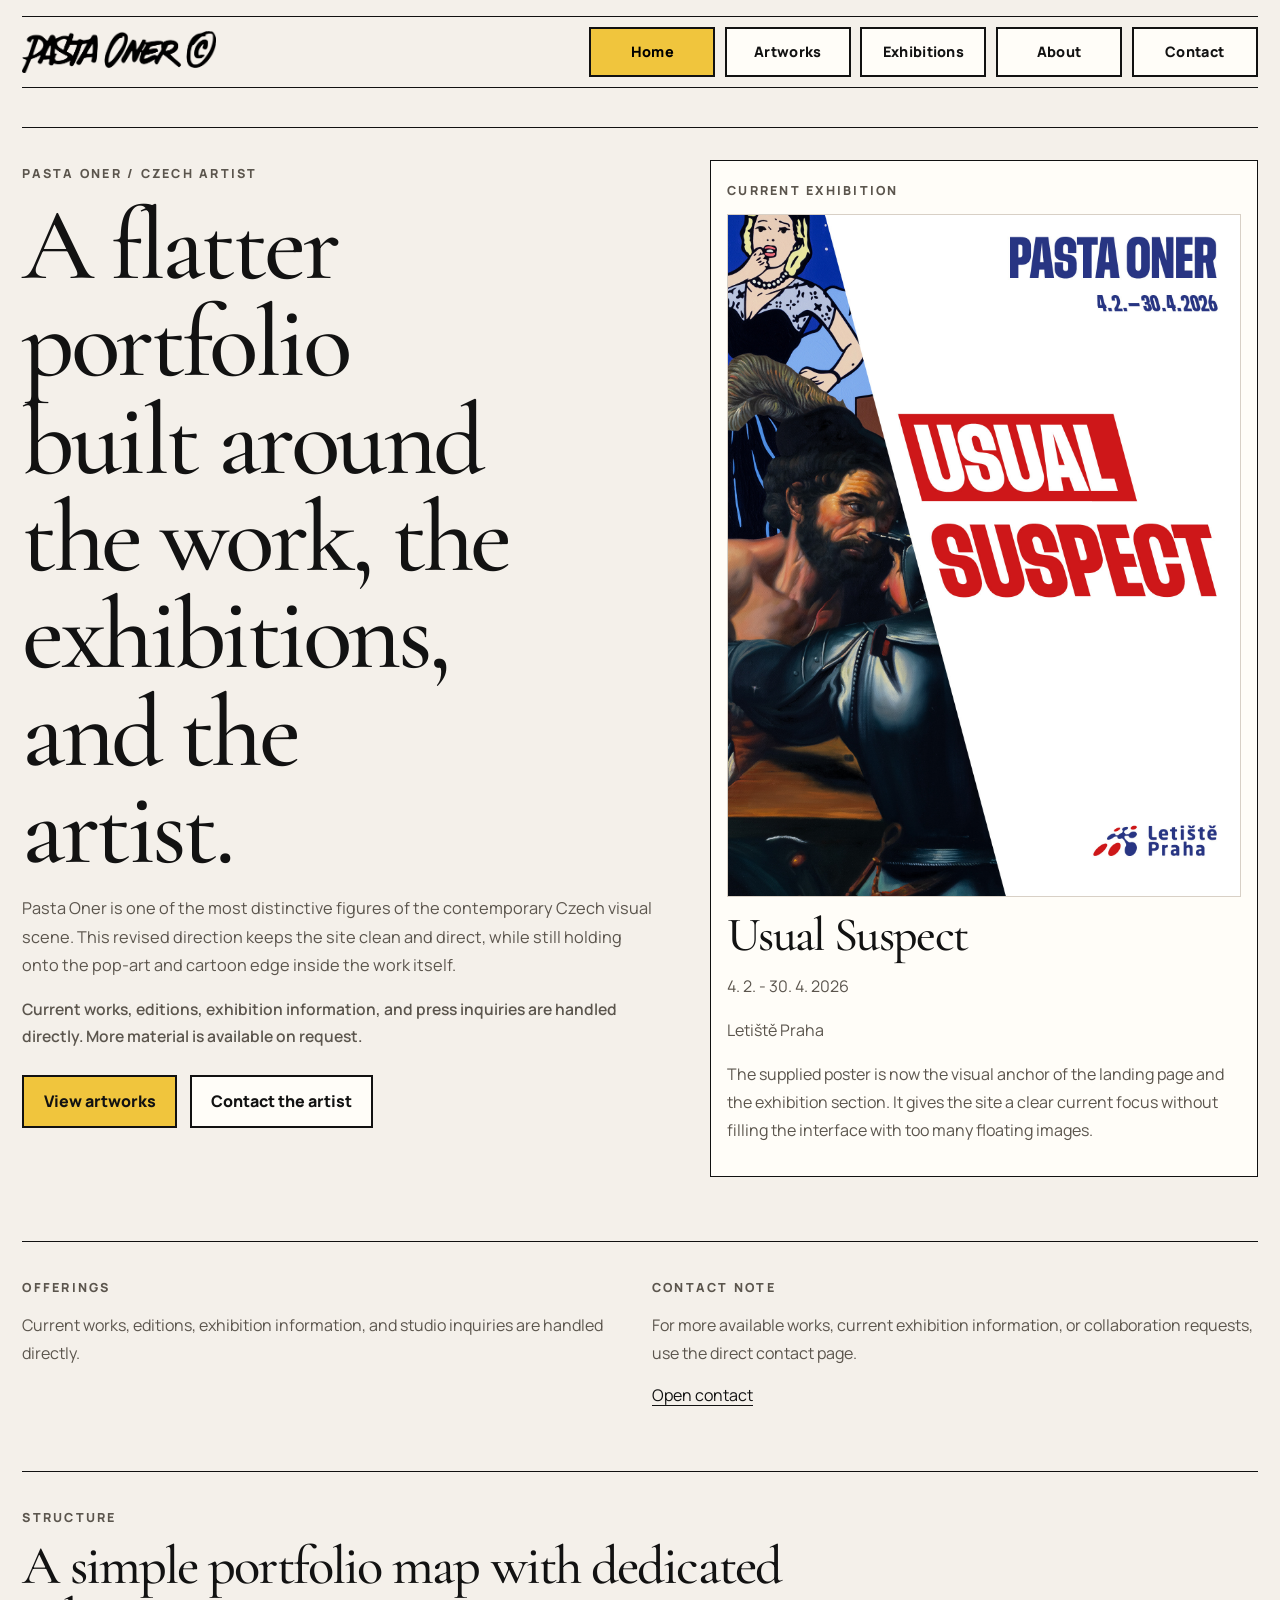
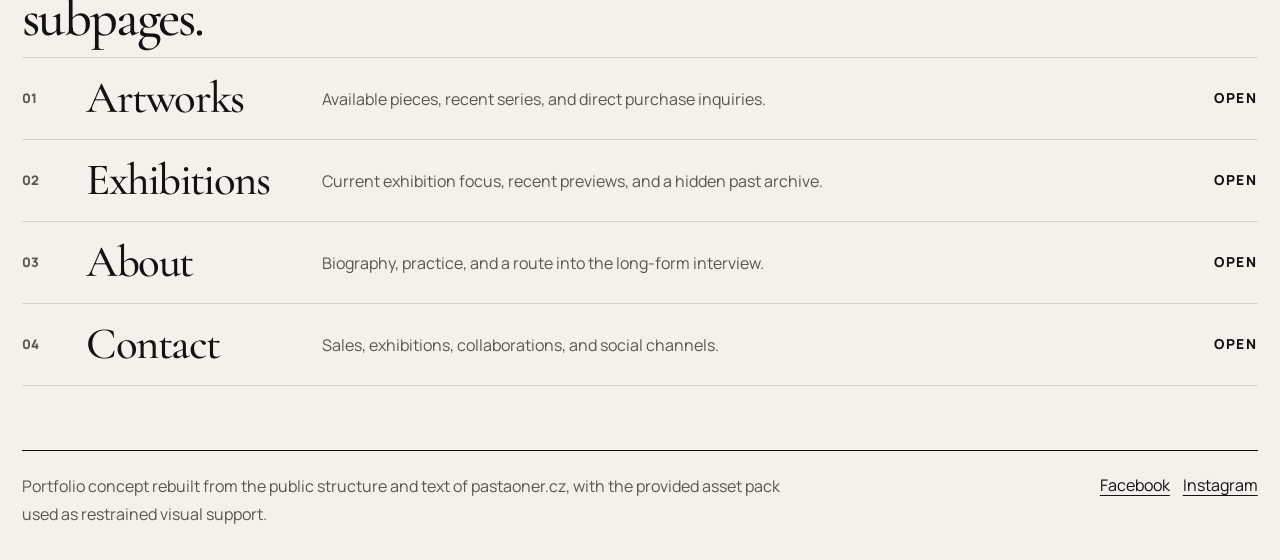
==== commit 5600765e: "refactor: flatten portfolio layout around exhibition focus" ====
--- a/index.html
+++ b/index.html
@@ -3,15 +3,15 @@
 <head>
   <meta charset="UTF-8">
   <meta name="viewport" content="width=device-width, initial-scale=1.0">
-  <title>Pasta Oner | Portfolio Concept</title>
+  <title>Pasta Oner | Home</title>
   <meta
     name="description"
-    content="A responsive, crawl-informed portfolio concept for Czech artist Pasta Oner with selected works, exhibitions, interview highlights, and contact information."
+    content="A clean, multi-page portfolio concept for Czech artist Pasta Oner, led by the current exhibition and a flatter editorial layout."
   >
   <link rel="preconnect" href="https://fonts.googleapis.com">
   <link rel="preconnect" href="https://fonts.gstatic.com" crossorigin>
   <link
-    href="https://fonts.googleapis.com/css2?family=Albert+Sans:ital,wght@0,400;0,500;0,600;0,700;0,800;1,400&amp;family=Syne:wght@400;500;700;800&amp;display=swap"
+    href="https://fonts.googleapis.com/css2?family=Cormorant+Garamond:wght@400;500;600;700&amp;family=Manrope:wght@400;500;600;700;800&amp;display=swap"
     rel="stylesheet"
   >
   <link
@@ -22,22 +22,12 @@
   >
   <link rel="stylesheet" href="css/styles.css">
 </head>
-<body data-bs-spy="scroll" data-bs-target="#main-navbar" data-bs-offset="96" tabindex="0">
-  <div class="site-chrome">
-    <div class="menu-preview d-none d-lg-flex" data-menu-preview>
-      <div class="menu-preview__frame">
-        <img class="menu-preview__image" src="assets/egg.png" alt="">
-      </div>
-      <div class="menu-preview__meta">
-        <span class="menu-preview__eyebrow">Hover signal</span>
-        <strong class="menu-preview__label">Pasta Oner</strong>
-      </div>
-    </div>
-
-    <header class="site-header" id="top">
-      <nav class="navbar navbar-expand-lg" id="main-navbar">
-        <div class="container-fluid site-nav-shell">
-          <a class="navbar-brand" href="#home" aria-label="Go to homepage">
+<body data-page="home">
+  <div class="site-shell">
+    <header class="site-header">
+      <nav class="navbar navbar-expand-xl">
+        <div class="container-fluid site-header__inner">
+          <a class="site-brand" href="index.html" aria-label="Go to homepage">
             <img src="assets/logo.png" alt="Pasta Oner logo">
           </a>
           <button
@@ -52,253 +42,64 @@
             <span class="navbar-toggler-icon"></span>
           </button>
           <div class="collapse navbar-collapse" id="siteNav">
-            <ul class="navbar-nav ms-auto align-items-lg-center" data-nav-list></ul>
+            <ul class="navbar-nav ms-auto site-nav" data-site-nav></ul>
           </div>
         </div>
       </nav>
     </header>
 
-    <main>
-      <section class="hero section-space" id="home">
-        <div class="container">
-          <div class="hero-panel pop-panel">
-            <div class="row g-5 align-items-center">
-              <div class="col-lg-6">
-                <div class="eyebrow" data-hero-eyebrow></div>
-                <h1 class="hero-title" data-hero-title></h1>
-                <p class="hero-copy" data-hero-copy></p>
-                <div class="hero-actions">
-                  <a class="btn btn-pop btn-pop--primary" href="#works">Selected Works</a>
-                  <a class="btn btn-pop btn-pop--secondary" href="#interview">Interview Highlights</a>
-                </div>
-                <div class="row g-3 hero-stats" data-hero-stats></div>
-              </div>
-              <div class="col-lg-6">
-                <div class="hero-collage" data-parallax-root>
-                  <div class="hero-collage__backdrop"></div>
-                  <div class="hero-collage__card hero-collage__portrait" data-depth="18">
-                    <img src="assets/pasta_portrait.png" alt="Pasta Oner portrait">
-                  </div>
-                  <div class="hero-collage__card hero-collage__art" data-depth="10">
-                    <img src="assets/art.jpeg" alt="Placeholder artwork for selected works">
-                  </div>
-                  <div class="hero-collage__floating hero-collage__floating--egg" data-depth="24">
-                    <img src="assets/egg.png" alt="">
-                  </div>
-                  <div class="hero-collage__floating hero-collage__floating--david" data-depth="14">
-                    <img src="assets/davidstatue.png" alt="">
-                  </div>
-                  <div class="hero-collage__floating hero-collage__floating--pour" data-depth="20">
-                    <img src="assets/pourimagevertical.png" alt="">
-                  </div>
-                </div>
-              </div>
-            </div>
+    <main class="page-main">
+      <section class="landing-grid section-line">
+        <div>
+          <span class="section-kicker" data-home-kicker></span>
+          <h1 class="display-title" data-home-title></h1>
+          <p class="lead-copy" data-home-copy></p>
+          <p class="page-note" data-home-note></p>
+          <div class="hero-actions">
+            <a class="button-link button-link--filled" href="works.html">View artworks</a>
+            <a class="button-link" href="contact.html">Contact the artist</a>
           </div>
+        </div>
+        <aside class="poster-panel">
+          <span class="section-kicker">Current exhibition</span>
+          <div class="poster-panel__image">
+            <img src="assets/currentexibit.jpg" alt="Current exhibition poster">
+          </div>
+          <div class="poster-panel__meta">
+            <h2 class="section-title section-title--compact" data-home-current-title></h2>
+            <p class="meta-line" data-home-current-dates></p>
+            <p class="meta-line" data-home-current-venue></p>
+            <p class="body-copy body-copy--compact" data-home-current-copy></p>
+          </div>
+        </aside>
+      </section>
+
+      <section class="section-line landing-info">
+        <div>
+          <span class="section-kicker">Offerings</span>
+          <p class="body-copy">
+            Current works, editions, exhibition information, and studio inquiries are handled directly.
+          </p>
+        </div>
+        <div>
+          <span class="section-kicker">Contact note</span>
+          <p class="body-copy">
+            For more available works, current exhibition information, or collaboration requests, use the direct contact page.
+          </p>
+          <a class="text-link" href="contact.html">Open contact</a>
         </div>
       </section>
 
-      <section class="collections-strip">
-        <div class="collections-strip__track" data-collections-strip></div>
-      </section>
-
-      <section class="section-space" id="works">
-        <div class="container">
-          <div class="section-intro">
-            <span class="eyebrow">Portfolio</span>
-            <h2>Selected works re-framed as a clean, high-energy showcase.</h2>
-            <p>
-              Each entry below is driven by the crawl data from the original site and paired with
-              the local art placeholder while the final project imagery is curated.
-            </p>
-          </div>
-          <div class="row g-4" data-works-grid></div>
+      <section class="section-line">
+        <div class="section-heading">
+          <span class="section-kicker">Structure</span>
+          <h2 class="section-title">A simple portfolio map with dedicated subpages.</h2>
         </div>
-      </section>
-
-      <section class="section-space section-space--contrast" id="exhibitions">
-        <div class="container">
-          <div class="row g-5 align-items-start">
-            <div class="col-lg-5">
-              <div class="section-intro section-intro--light">
-                <span class="eyebrow">Exhibitions</span>
-                <h2>Dense exhibition history, organized into something easier to navigate.</h2>
-                <p>
-                  The original timeline is preserved, then grouped into solo shows, group
-                  exhibitions, public-space work, and selected collections.
-                </p>
-              </div>
-
-              <div class="collections-panel pop-panel pop-panel--dark">
-                <h3>Selected collections</h3>
-                <ul class="tag-cloud" data-collections-list></ul>
-              </div>
-
-              <div class="spotlight-card pop-panel pop-panel--light">
-                <div class="spotlight-card__media">
-                  <img src="assets/exibit.png" alt="Placeholder exhibition image">
-                </div>
-                <div class="spotlight-card__body">
-                  <span class="eyebrow eyebrow--small">Placeholder exhibition visual</span>
-                  <h3>Spatial scale, public energy, gallery context.</h3>
-                  <p>
-                    The exhibition section uses the local `exibit.png` file as a stand-in for a
-                    future, curated gallery image set.
-                  </p>
-                </div>
-              </div>
-            </div>
-
-            <div class="col-lg-7">
-              <div class="timeline-shell pop-panel">
-                <ul class="nav nav-pills exhibition-tabs" id="exhibition-tabs" role="tablist">
-                  <li class="nav-item" role="presentation">
-                    <button class="nav-link active" id="solo-tab" data-bs-toggle="pill" data-bs-target="#solo-pane" type="button" role="tab" aria-controls="solo-pane" aria-selected="true">Solo</button>
-                  </li>
-                  <li class="nav-item" role="presentation">
-                    <button class="nav-link" id="group-tab" data-bs-toggle="pill" data-bs-target="#group-pane" type="button" role="tab" aria-controls="group-pane" aria-selected="false">Group</button>
-                  </li>
-                  <li class="nav-item" role="presentation">
-                    <button class="nav-link" id="public-tab" data-bs-toggle="pill" data-bs-target="#public-pane" type="button" role="tab" aria-controls="public-pane" aria-selected="false">Public Space</button>
-                  </li>
-                </ul>
-                <div class="tab-content exhibition-content">
-                  <div class="tab-pane fade show active" id="solo-pane" role="tabpanel" aria-labelledby="solo-tab" tabindex="0">
-                    <div class="timeline-list" data-solo-list></div>
-                  </div>
-                  <div class="tab-pane fade" id="group-pane" role="tabpanel" aria-labelledby="group-tab" tabindex="0">
-                    <div class="timeline-list" data-group-list></div>
-                  </div>
-                  <div class="tab-pane fade" id="public-pane" role="tabpanel" aria-labelledby="public-tab" tabindex="0">
-                    <div class="timeline-list" data-public-list></div>
-                  </div>
-                </div>
-              </div>
-            </div>
-          </div>
-        </div>
-      </section>
-
-      <section class="section-space" id="interview">
-        <div class="container">
-          <div class="section-intro">
-            <span class="eyebrow">Interview</span>
-            <h2>The long interview becomes readable through themes instead of a wall of text.</h2>
-            <p data-interview-intro></p>
-          </div>
-
-          <div class="quote-banner pop-panel">
-            <div class="quote-banner__mark">"</div>
-            <div>
-              <p class="quote-banner__text">
-                I would rather speak from inside the culture we live in than pretend to stand above
-                it.
-              </p>
-              <a class="quote-banner__link" href="https://www.pastaoner.cz/interview-219" target="_blank" rel="noreferrer noopener">
-                View original interview
-              </a>
-            </div>
-          </div>
-
-          <div class="row g-4" data-interview-grid></div>
-        </div>
-      </section>
-
-      <section class="section-space section-space--paper" id="about">
-        <div class="container">
-          <div class="row g-5 align-items-center">
-            <div class="col-lg-5">
-              <div class="about-stage">
-                <div class="about-stage__card pop-panel">
-                  <img class="about-stage__photo" src="assets/passingphotohorizontal.png" alt="">
-                </div>
-                <img class="about-stage__sticker about-stage__sticker--point" src="assets/handleftdown.png" alt="">
-                <img class="about-stage__sticker about-stage__sticker--gesture" src="assets/hand.png" alt="">
-              </div>
-            </div>
-            <div class="col-lg-7">
-              <div class="section-intro">
-                <span class="eyebrow">About</span>
-                <h2>Biography in both Czech and English, without burying the essentials.</h2>
-                <p>
-                  The source biography is preserved in both languages and presented through a simple
-                  toggle so the site can serve local and international audiences.
-                </p>
-              </div>
-
-              <div class="bio-panel pop-panel">
-                <div class="language-switch" role="tablist" aria-label="Biography language">
-                  <button class="language-switch__button is-active" type="button" data-lang-toggle="cs">CZ</button>
-                  <button class="language-switch__button" type="button" data-lang-toggle="en">EN</button>
-                </div>
-                <h3 class="bio-panel__title" data-bio-title></h3>
-                <div class="bio-panel__copy" data-bio-copy></div>
-              </div>
-            </div>
-          </div>
-        </div>
-      </section>
-
-      <section class="section-space" id="contact">
-        <div class="container">
-          <div class="contact-panel pop-panel">
-            <div class="row g-4 align-items-center">
-              <div class="col-lg-7">
-                <span class="eyebrow">Contact</span>
-                <h2 class="contact-panel__title">Fast paths to inquiries, sales, and social channels.</h2>
-                <p class="contact-panel__copy" data-contact-copy></p>
-                <div class="contact-actions">
-                  <a class="btn btn-pop btn-pop--primary" data-contact-email href="#">Email Pasta Oner</a>
-                  <a class="btn btn-pop btn-pop--secondary" data-contact-phone href="#">Call production</a>
-                </div>
-                <ul class="contact-links" data-social-links></ul>
-              </div>
-              <div class="col-lg-5">
-                <div class="contact-artboard">
-                  <img class="contact-artboard__item contact-artboard__item--middle" src="assets/middlefingerrightup.png" alt="">
-                  <img class="contact-artboard__item contact-artboard__item--story" src="assets/passingphotohorizontal2.png" alt="">
-                  <img class="contact-artboard__item contact-artboard__item--story-left" src="assets/passingphotohorizontal1.png" alt="">
-                </div>
-              </div>
-            </div>
-          </div>
-        </div>
+        <div class="section-links" data-home-links></div>
       </section>
     </main>
 
-    <footer class="site-footer">
-      <div class="container">
-        <div class="site-footer__inner">
-          <p>
-            Portfolio concept built from a local crawl of
-            <a href="https://www.pastaoner.cz/" target="_blank" rel="noreferrer noopener">pastaoner.cz</a>
-            and the provided local asset pack.
-          </p>
-          <a href="#top">Back to top</a>
-        </div>
-      </div>
-    </footer>
-  </div>
-
-  <div class="modal fade" id="detailModal" tabindex="-1" aria-labelledby="detailModalLabel" aria-hidden="true">
-    <div class="modal-dialog modal-dialog-centered modal-lg">
-      <div class="modal-content detail-modal">
-        <div class="modal-header">
-          <div>
-            <span class="eyebrow eyebrow--small" data-modal-kicker></span>
-            <h3 class="modal-title" id="detailModalLabel" data-modal-title></h3>
-          </div>
-          <button type="button" class="btn-close" data-bs-dismiss="modal" aria-label="Close"></button>
-        </div>
-        <div class="modal-body">
-          <div class="detail-modal__media" data-modal-media></div>
-          <div class="detail-modal__copy" data-modal-copy></div>
-        </div>
-        <div class="modal-footer">
-          <a class="btn btn-pop btn-pop--secondary" href="#" target="_blank" rel="noreferrer noopener" data-modal-link>Open source page</a>
-        </div>
-      </div>
-    </div>
+    <footer class="site-footer" data-site-footer></footer>
   </div>
 
   <script
--- a/css/styles.css
+++ b/css/styles.css
@@ -1,22 +1,14 @@
 :root {
-  --paper: #fff6ed;
-  --paper-strong: #fff0c9;
-  --ink: #180f1f;
-  --ink-soft: #4a3a52;
-  --cyan: #59d6ff;
-  --sky: #dff7ff;
-  --pink: #ff8ebc;
-  --yellow: #ffe75e;
-  --red: #ff634f;
-  --lime: #a6ef59;
-  --line: #1c1020;
-  --shadow: 10px 10px 0 var(--line);
-  --shadow-soft: 0 30px 60px rgba(24, 15, 31, 0.12);
-  --radius-xl: 36px;
-  --radius-lg: 28px;
-  --radius-md: 20px;
-  --section-space: clamp(4.5rem, 8vw, 7.5rem);
-  --nav-height: 88px;
+  --paper: #f4f0ea;
+  --surface: #fffdf8;
+  --line: #111111;
+  --line-soft: #d8d0c6;
+  --text: #121212;
+  --text-soft: #5b554d;
+  --accent: #f0c53d;
+  --accent-red: #d62321;
+  --accent-blue: #2239a6;
+  --section-gap: clamp(2rem, 5vw, 4rem);
 }
 
 *,
@@ -31,28 +23,9 @@
 
 body {
   margin: 0;
-  font-family: "Albert Sans", sans-serif;
-  color: var(--ink);
-  background:
-    radial-gradient(circle at 15% 20%, rgba(255, 142, 188, 0.18), transparent 20%),
-    radial-gradient(circle at 80% 10%, rgba(89, 214, 255, 0.25), transparent 22%),
-    radial-gradient(circle at 70% 65%, rgba(255, 231, 94, 0.25), transparent 22%),
-    linear-gradient(180deg, #fffdf7 0%, #fff6ed 55%, #fffdf7 100%);
-  background-attachment: fixed;
-}
-
-body::before {
-  content: "";
-  position: fixed;
-  inset: 0;
-  pointer-events: none;
-  opacity: 0.1;
-  background-image:
-    radial-gradient(circle, var(--line) 1px, transparent 1px),
-    radial-gradient(circle, var(--line) 1px, transparent 1px);
-  background-position: 0 0, 16px 16px;
-  background-size: 32px 32px;
-  mask-image: linear-gradient(180deg, black 0%, transparent 100%);
+  font-family: "Manrope", sans-serif;
+  color: var(--text);
+  background: var(--paper);
 }
 
 a {
@@ -65,797 +38,627 @@
   max-width: 100%;
 }
 
-.section-space {
-  padding: var(--section-space) 0;
-}
-
-.section-space--contrast {
-  background:
-    linear-gradient(180deg, rgba(25, 16, 32, 0.98), rgba(43, 20, 50, 0.98)),
-    radial-gradient(circle at top right, rgba(89, 214, 255, 0.24), transparent 30%);
-  color: white;
-}
-
-.section-space--paper {
-  background:
-    linear-gradient(180deg, rgba(255, 231, 94, 0.14), rgba(255, 246, 237, 0.8)),
-    linear-gradient(180deg, transparent 0%, rgba(255, 142, 188, 0.08) 100%);
+.site-shell {
+  max-width: 1360px;
+  margin: 0 auto;
+  padding: 1rem clamp(0.8rem, 2vw, 1.4rem) 2rem;
 }
 
 .site-header {
-  position: sticky;
-  top: 0;
-  z-index: 1000;
-  padding: 1rem 0 0;
-}
-
-.site-nav-shell {
-  background: rgba(255, 253, 247, 0.92);
-  backdrop-filter: blur(16px);
-  border: 2px solid var(--line);
-  border-radius: 999px;
-  box-shadow: 6px 6px 0 var(--line);
-  padding: 0.65rem 1rem;
-}
-
-.navbar-brand img {
-  height: 30px;
+  margin-bottom: clamp(1.5rem, 3vw, 2.5rem);
+}
+
+.site-header__inner {
+  padding: 0.65rem 0;
+  border-top: 1px solid var(--line);
+  border-bottom: 1px solid var(--line);
+  align-items: center;
+}
+
+.site-brand img {
   width: auto;
+  height: 42px;
+}
+
+.navbar {
+  padding: 0;
+}
+
+.navbar-collapse {
+  justify-content: flex-end;
 }
 
 .navbar-toggler {
   border: 2px solid var(--line);
-  border-radius: 999px;
-  padding: 0.5rem 0.8rem;
+  border-radius: 0;
+  padding: 0.55rem 0.85rem;
 }
 
 .navbar-toggler:focus {
-  box-shadow: 0 0 0 0.2rem rgba(89, 214, 255, 0.35);
-}
-
-.navbar-nav {
-  gap: 0.35rem;
-}
-
-.nav-link {
+  box-shadow: 0 0 0 0.18rem rgba(240, 197, 61, 0.25);
+}
+
+.site-nav {
+  align-items: center;
+  gap: 0.6rem;
+}
+
+.site-nav .nav-item {
   position: relative;
-  font-weight: 700;
-  padding: 0.75rem 0.95rem !important;
-  border-radius: 999px;
-  color: var(--ink-soft);
-  transition: transform 180ms ease, background-color 180ms ease, color 180ms ease;
-}
-
-.nav-link:hover,
-.nav-link:focus-visible,
-.nav-link.active {
-  color: var(--ink);
-  background: var(--yellow);
-  transform: translateY(-2px) rotate(-1deg);
-}
-
-.nav-link::after {
-  content: "";
-  position: absolute;
-  inset: auto 18px 8px;
-  height: 3px;
-  background: var(--line);
-  transform: scaleX(0);
-  transform-origin: left;
-  transition: transform 180ms ease;
-}
-
-.nav-link:hover::after,
-.nav-link:focus-visible::after,
-.nav-link.active::after {
-  transform: scaleX(1);
-}
-
-.menu-preview {
-  position: fixed;
-  top: 112px;
-  right: 24px;
-  z-index: 900;
-  align-items: center;
-  gap: 0.9rem;
-  padding: 0.9rem 1rem;
-  background: rgba(255, 253, 247, 0.95);
-  border: 2px solid var(--line);
-  border-radius: 28px;
-  box-shadow: 8px 8px 0 var(--line);
-  min-width: 240px;
-  transform: translateY(0);
-  transition: opacity 180ms ease, transform 180ms ease;
-}
-
-.menu-preview.is-muted {
-  opacity: 0.82;
-}
-
-.menu-preview__frame {
-  width: 84px;
-  height: 84px;
-  border-radius: 20px;
-  background: linear-gradient(135deg, var(--paper-strong), white);
-  display: grid;
-  place-items: center;
-  overflow: hidden;
-}
-
-.menu-preview__image {
-  max-height: 100%;
-  object-fit: contain;
-}
-
-.menu-preview__eyebrow,
-.eyebrow {
-  display: inline-block;
-  text-transform: uppercase;
-  letter-spacing: 0.18em;
-  font-size: 0.78rem;
-  font-weight: 800;
-  color: var(--red);
-  margin-bottom: 0.85rem;
-}
-
-.eyebrow--small {
-  font-size: 0.7rem;
-  margin-bottom: 0.45rem;
-}
-
-.hero-panel,
-.pop-panel {
-  background: rgba(255, 253, 247, 0.98);
-  border: 2px solid var(--line);
-  border-radius: var(--radius-xl);
-  box-shadow: var(--shadow), var(--shadow-soft);
-}
-
-.pop-panel {
-  padding: 1.5rem;
-}
-
-.pop-panel--dark {
-  background: rgba(31, 20, 38, 0.96);
-  color: white;
-}
-
-.pop-panel--light {
-  background: linear-gradient(180deg, #fffef8 0%, #fff2d8 100%);
-}
-
-.hero-panel {
-  padding: clamp(1.75rem, 4vw, 3rem);
-  overflow: hidden;
+}
+
+.site-nav .nav-link {
   position: relative;
-}
-
-.hero-panel::after {
-  content: "";
-  position: absolute;
-  right: -120px;
-  top: -80px;
-  width: 280px;
-  height: 280px;
-  border-radius: 50%;
-  background:
-    radial-gradient(circle, rgba(255, 99, 79, 0.9) 0 8%, transparent 8% 100%);
-  background-size: 16px 16px;
-  opacity: 0.18;
-}
-
-.hero-title,
-.section-intro h2,
-.collections-panel h3,
-.spotlight-card h3,
-.bio-panel__title,
-.contact-panel__title,
-.modal-title,
-.work-card__title,
-.interview-card__title {
-  font-family: "Syne", sans-serif;
-  line-height: 0.95;
-  letter-spacing: -0.04em;
-}
-
-.hero-title {
-  font-size: clamp(3rem, 9vw, 6rem);
-  margin-bottom: 1rem;
-}
-
-.hero-copy {
-  max-width: 34rem;
-  font-size: 1.1rem;
-  line-height: 1.7;
-  color: var(--ink-soft);
-  margin-bottom: 1.8rem;
-}
-
-.hero-actions {
-  display: flex;
-  flex-wrap: wrap;
-  gap: 0.9rem;
-  margin-bottom: 2rem;
-}
-
-.btn-pop {
   display: inline-flex;
   align-items: center;
   justify-content: center;
-  min-height: 52px;
-  padding: 0.8rem 1.25rem;
-  border-radius: 999px;
+  min-width: 126px;
+  padding: 0.75rem 1rem !important;
   border: 2px solid var(--line);
-  box-shadow: 5px 5px 0 var(--line);
-  font-weight: 800;
-  transition: transform 180ms ease, box-shadow 180ms ease;
-}
-
-.btn-pop:hover,
-.btn-pop:focus-visible {
-  transform: translate(2px, 2px);
-  box-shadow: 2px 2px 0 var(--line);
-}
-
-.btn-pop--primary {
-  background: var(--red);
-  color: white;
-}
-
-.btn-pop--secondary {
-  background: white;
-  color: var(--ink);
-}
-
-.hero-stats .col-sm-4 {
-  display: flex;
-}
-
-.stat-card {
+  border-radius: 0;
+  background: var(--surface);
+  color: var(--text);
+  font-size: 0.9rem;
+  font-weight: 800;
+  letter-spacing: 0.02em;
+  transition: transform 160ms ease, background-color 160ms ease;
+}
+
+.site-nav .nav-link:hover,
+.site-nav .nav-link:focus-visible {
+  background: #ffffff;
+  transform: translateY(-1px);
+}
+
+.site-nav .nav-link.active {
+  background: var(--accent);
+}
+
+.nav-link__label {
+  position: relative;
+  z-index: 2;
+}
+
+.nav-link__hand {
+  position: absolute;
+  top: -2.4rem;
+  left: 50%;
+  width: 42px;
+  opacity: 0;
+  pointer-events: none;
+  transform: translate(-50%, 0.5rem) rotate(-12deg);
+  transition: opacity 160ms ease, transform 160ms ease;
+}
+
+.nav-link__hand img {
   width: 100%;
-  background: white;
-  border: 2px solid var(--line);
-  border-radius: 24px;
-  padding: 1rem 1.1rem;
-}
-
-.stat-card__value {
-  display: block;
-  font-family: "Syne", sans-serif;
-  font-size: 1.75rem;
-  font-weight: 800;
-}
-
-.stat-card__label {
-  font-size: 0.9rem;
-  color: var(--ink-soft);
-}
-
-.hero-collage {
-  position: relative;
-  min-height: clamp(420px, 60vw, 620px);
-}
-
-.hero-collage__backdrop {
-  position: absolute;
-  inset: 8% 8% 10% 8%;
-  border-radius: 34px;
-  background:
-    radial-gradient(circle at center, rgba(89, 214, 255, 0.75) 0 22%, transparent 22% 100%),
-    radial-gradient(circle, rgba(24, 15, 31, 0.95) 1.1px, transparent 1.1px);
-  background-size: auto, 24px 24px;
-  background-color: #fff6d4;
-}
-
-.hero-collage__card,
-.hero-collage__floating {
-  position: absolute;
-  transition: transform 220ms ease;
-}
-
-.hero-collage__portrait {
-  inset: 2% auto auto 10%;
-  width: min(75%, 430px);
-  z-index: 3;
-}
-
-.hero-collage__portrait img {
-  width: 100%;
-  filter: drop-shadow(0 22px 30px rgba(24, 15, 31, 0.16));
-}
-
-.hero-collage__art {
-  right: 4%;
-  bottom: 9%;
-  width: min(42%, 220px);
-  padding: 0.8rem;
-  border-radius: 26px;
-  background: white;
-  border: 2px solid var(--line);
-  box-shadow: 8px 8px 0 var(--line);
-  transform: rotate(5deg);
-}
-
-.hero-collage__art img {
-  border-radius: 18px;
-  width: 100%;
-}
-
-.hero-collage__floating--egg {
-  width: min(28%, 150px);
-  right: 22%;
-  top: 6%;
-  z-index: 2;
-}
-
-.hero-collage__floating--david {
-  width: min(26%, 140px);
-  left: 2%;
-  bottom: 10%;
-  z-index: 2;
-}
-
-.hero-collage__floating--pour {
-  width: min(28%, 150px);
-  right: -4%;
-  top: 24%;
-  z-index: 1;
-}
-
-.collections-strip {
-  overflow: hidden;
-  border-top: 2px solid var(--line);
-  border-bottom: 2px solid var(--line);
-  background: var(--yellow);
-}
-
-.collections-strip__track {
-  display: flex;
-  gap: 1rem;
-  width: max-content;
-  padding: 1rem 0;
-  animation: marquee 28s linear infinite;
-}
-
-.collections-strip__item {
-  display: inline-flex;
-  align-items: center;
-  gap: 0.75rem;
-  padding: 0.2rem 1.1rem;
-  border-radius: 999px;
-  background: rgba(255, 255, 255, 0.75);
-  border: 2px solid var(--line);
-  white-space: nowrap;
-  font-weight: 800;
-}
-
-@keyframes marquee {
-  from {
-    transform: translateX(0);
-  }
-  to {
-    transform: translateX(-50%);
-  }
-}
-
-.section-intro {
-  max-width: 52rem;
-  margin-bottom: 2rem;
-}
-
-.section-intro--light p,
-.section-intro--light h2 {
-  color: white;
-}
-
-.section-intro h2 {
-  font-size: clamp(2.3rem, 4.5vw, 4rem);
+  height: auto;
+}
+
+.nav-link__hand--alt {
+  transform: translate(-50%, 0.5rem) rotate(10deg);
+}
+
+.site-nav .nav-link:hover .nav-link__hand,
+.site-nav .nav-link:focus-visible .nav-link__hand {
+  opacity: 1;
+  transform: translate(-50%, 0) rotate(0deg);
+}
+
+.page-main {
+  display: grid;
+  gap: var(--section-gap);
+}
+
+.section-line {
+  padding-top: clamp(1.4rem, 3vw, 2rem);
+  border-top: 1px solid var(--line);
+}
+
+.landing-grid,
+.page-intro,
+.about-layout,
+.contact-layout {
+  display: grid;
+  grid-template-columns: minmax(0, 1fr) minmax(320px, 0.86fr);
+  gap: clamp(1.5rem, 4vw, 4rem);
+  align-items: start;
+}
+
+.section-kicker,
+.micro-label {
+  display: inline-block;
+  margin-bottom: 0.85rem;
+  color: var(--text-soft);
+  font-size: 0.78rem;
+  font-weight: 800;
+  letter-spacing: 0.18em;
+  text-transform: uppercase;
+}
+
+.display-title,
+.section-title,
+.section-link__title,
+.artwork-item__title,
+.exhibition-item__title,
+.timeline-group__year,
+.essay-section__title,
+.info-block__title {
+  font-family: "Cormorant Garamond", serif;
+  letter-spacing: -0.035em;
+  line-height: 0.95;
+}
+
+.display-title {
+  margin: 0 0 1rem;
+  font-size: clamp(3.4rem, 8vw, 6.4rem);
+  max-width: 10ch;
+}
+
+.section-title {
+  margin: 0 0 0.8rem;
+  font-size: clamp(2rem, 4.6vw, 3.4rem);
+}
+
+.section-title--compact {
+  font-size: clamp(2rem, 4vw, 3rem);
+}
+
+.lead-copy,
+.body-copy,
+.page-note,
+.meta-line,
+.section-link__text,
+.artwork-item__medium,
+.artwork-item__note,
+.timeline-group__items li,
+.info-block p {
+  color: var(--text-soft);
+  line-height: 1.75;
+}
+
+.lead-copy {
+  max-width: 48rem;
   margin-bottom: 1rem;
-}
-
-.section-intro p {
-  font-size: 1.05rem;
-  line-height: 1.75;
-  color: var(--ink-soft);
-}
-
-.work-card {
-  position: relative;
-  height: 100%;
-}
-
-.work-card__button {
-  display: flex;
-  flex-direction: column;
-  width: 100%;
-  height: 100%;
-  background: transparent;
-  border: 0;
-  padding: 0;
-  text-align: left;
-}
-
-.work-card__media {
-  position: relative;
-  border-radius: 24px;
-  overflow: hidden;
-  border: 2px solid var(--line);
-  background: white;
-  aspect-ratio: 0.78;
-  margin-bottom: 1rem;
-}
-
-.work-card__media img:first-child {
-  width: 100%;
-  height: 100%;
-  object-fit: cover;
-}
-
-.work-card__badge {
-  position: absolute;
-  left: 12px;
-  top: 12px;
-  background: var(--pink);
-  border: 2px solid var(--line);
-  border-radius: 999px;
-  padding: 0.4rem 0.75rem;
-  font-size: 0.72rem;
-  font-weight: 800;
-  text-transform: uppercase;
-  letter-spacing: 0.12em;
-}
-
-.work-card__sticker {
-  position: absolute;
-  right: -12px;
-  bottom: -10px;
-  width: 34%;
-  opacity: 0;
-  transform: translateY(18px) rotate(12deg);
-  transition: opacity 180ms ease, transform 180ms ease;
-  pointer-events: none;
-}
-
-.work-card__content {
-  padding: 0 0.25rem;
-}
-
-.work-card__meta {
-  font-size: 0.9rem;
-  font-weight: 700;
-  color: var(--red);
-  margin-bottom: 0.5rem;
-}
-
-.work-card__title {
-  font-size: 1.7rem;
-  margin-bottom: 0.55rem;
-}
-
-.work-card__venue {
-  color: var(--ink-soft);
-  line-height: 1.6;
+  font-size: 1.02rem;
+}
+
+.body-copy {
+  max-width: 56rem;
+  font-size: 1rem;
+}
+
+.body-copy--compact {
+  max-width: none;
+}
+
+.body-copy--muted {
+  color: #6c665f;
+}
+
+.page-note {
+  max-width: 42rem;
   margin-bottom: 0;
-}
-
-.work-card .pop-panel {
-  height: 100%;
-}
-
-.work-card:hover .work-card__sticker,
-.work-card:focus-within .work-card__sticker {
-  opacity: 1;
-  transform: translateY(0) rotate(4deg);
-}
-
-.work-card:hover .pop-panel,
-.work-card:focus-within .pop-panel {
-  transform: translate(-2px, -2px) rotate(-1deg);
-}
-
-.work-card .pop-panel {
-  transition: transform 180ms ease;
-}
-
-.collections-panel {
-  margin-bottom: 1.5rem;
-}
-
-.tag-cloud {
-  list-style: none;
+  font-size: 0.98rem;
+  font-weight: 600;
+}
+
+.hero-actions,
+.inline-actions,
+.site-footer__links {
   display: flex;
   flex-wrap: wrap;
   gap: 0.8rem;
+}
+
+.hero-actions {
+  margin-top: 1.5rem;
+}
+
+.button-link {
+  display: inline-flex;
+  align-items: center;
+  justify-content: center;
+  min-height: 50px;
+  padding: 0.8rem 1.2rem;
+  border: 2px solid var(--line);
+  border-radius: 0;
+  background: var(--surface);
+  font-weight: 800;
+}
+
+.button-link--filled {
+  background: var(--accent);
+}
+
+.text-link,
+.info-link {
+  text-decoration: underline;
+  text-underline-offset: 0.22em;
+}
+
+.poster-panel,
+.media-panel {
+  border: 1px solid var(--line);
+  background: var(--surface);
+}
+
+.poster-panel {
+  padding: 1rem;
+}
+
+.poster-panel__image,
+.media-panel__image {
+  margin-bottom: 1rem;
+  border: 1px solid var(--line-soft);
+  background: #ffffff;
+}
+
+.poster-panel__image img,
+.media-panel__image img {
+  width: 100%;
+  height: auto;
+}
+
+.landing-info {
+  display: grid;
+  grid-template-columns: repeat(2, minmax(0, 1fr));
+  gap: 1.5rem;
+}
+
+.section-heading {
+  max-width: 56rem;
+  margin-bottom: 0.75rem;
+}
+
+.section-links,
+.artwork-list,
+.essay-list {
+  display: grid;
+}
+
+.section-link,
+.artwork-item,
+.essay-section,
+.practice-item {
+  border-top: 1px solid var(--line-soft);
+}
+
+.section-link {
+  display: grid;
+  grid-template-columns: 48px minmax(0, 220px) 1fr auto;
+  gap: 1rem;
+  align-items: center;
+  padding: 1.2rem 0;
+}
+
+.section-link:last-child,
+.artwork-item:last-child,
+.essay-section:last-child,
+.practice-item:last-child {
+  border-bottom: 1px solid var(--line-soft);
+}
+
+.section-link__index {
+  color: var(--text-soft);
+  font-size: 0.82rem;
+  font-weight: 800;
+}
+
+.section-link__title {
+  margin: 0;
+  font-size: clamp(2rem, 4vw, 2.8rem);
+}
+
+.section-link__text {
+  margin: 0;
+}
+
+.section-link__arrow,
+.exhibition-item__toggle {
+  font-size: 0.86rem;
+  font-weight: 800;
+  text-transform: uppercase;
+  letter-spacing: 0.12em;
+}
+
+.artwork-note {
+  max-width: 54rem;
+  margin-bottom: 1rem;
+}
+
+.artwork-item {
+  display: grid;
+  grid-template-columns: 82px minmax(0, 1fr) 220px;
+  gap: 1rem;
+  align-items: start;
+  padding: 1.2rem 0;
+}
+
+.artwork-item__year {
+  font-size: 0.84rem;
+  font-weight: 800;
+  color: var(--text-soft);
+}
+
+.artwork-item__title {
+  margin: 0 0 0.35rem;
+  font-size: clamp(2rem, 4vw, 3rem);
+}
+
+.artwork-item__medium,
+.artwork-item__note {
+  margin: 0;
+}
+
+.artwork-item__side {
+  display: grid;
+  gap: 0.9rem;
+  justify-items: start;
+}
+
+.status-pill {
+  display: inline-flex;
+  padding: 0.38rem 0.7rem;
+  border: 1px solid var(--line);
+  background: var(--surface);
+  color: var(--text);
+  font-size: 0.8rem;
+  font-weight: 800;
+  text-transform: uppercase;
+  letter-spacing: 0.12em;
+}
+
+.exhibitions-stack {
+  display: grid;
+  gap: 0.8rem;
+}
+
+.exhibition-item {
+  border-top: 1px solid var(--line-soft);
+}
+
+.exhibition-item:last-child {
+  border-bottom: 1px solid var(--line-soft);
+}
+
+.exhibition-item summary {
+  list-style: none;
+}
+
+.exhibition-item summary::-webkit-details-marker {
+  display: none;
+}
+
+.exhibition-item__summary {
+  display: grid;
+  grid-template-columns: 90px minmax(0, 1fr) auto;
+  gap: 1rem;
+  align-items: start;
+  padding: 1.1rem 0;
+  cursor: pointer;
+}
+
+.exhibition-item__status {
+  display: inline-flex;
+  align-items: center;
+  justify-content: center;
+  min-height: 32px;
+  padding: 0.35rem 0.5rem;
+  background: var(--accent);
+  border: 1px solid var(--line);
+  font-size: 0.74rem;
+  font-weight: 800;
+  letter-spacing: 0.12em;
+  text-transform: uppercase;
+}
+
+.exhibition-item__headline p {
+  margin: 0;
+  color: var(--text-soft);
+  line-height: 1.65;
+}
+
+.exhibition-item__title {
+  margin: 0 0 0.3rem;
+  font-size: clamp(2rem, 4vw, 3rem);
+}
+
+.exhibition-item__body {
+  display: grid;
+  gap: 1rem;
+  padding: 0 0 1.25rem;
+}
+
+.exhibition-gallery {
+  display: grid;
+  grid-template-columns: repeat(2, minmax(0, 1fr));
+  gap: 1rem;
+}
+
+.exhibition-gallery__item {
+  margin: 0;
+  border: 1px solid var(--line-soft);
+  background: #ffffff;
+}
+
+.exhibition-gallery__item img {
+  width: 100%;
+  aspect-ratio: 1.18;
+  object-fit: cover;
+}
+
+.archive-toggle {
+  padding-top: 0.2rem;
+}
+
+.archive-toggle > summary {
+  cursor: pointer;
+  list-style: none;
+  display: inline-flex;
+  align-items: center;
+  gap: 0.7rem;
+  padding: 0.85rem 1rem;
+  border: 2px solid var(--line);
+  background: var(--surface);
+  font-size: 0.9rem;
+  font-weight: 800;
+  letter-spacing: 0.04em;
+}
+
+.archive-toggle > summary::-webkit-details-marker {
+  display: none;
+}
+
+.archive-toggle__content {
+  display: grid;
+  gap: 1.5rem;
+  padding-top: 1.5rem;
+}
+
+.collections-list {
+  display: flex;
+  flex-wrap: wrap;
+  gap: 0.55rem;
   padding: 0;
-  margin: 1rem 0 0;
-}
-
-.tag-cloud li {
-  padding: 0.55rem 0.85rem;
-  border-radius: 999px;
-  border: 2px solid currentColor;
+  margin: 0;
+  list-style: none;
+}
+
+.collections-list li {
+  padding: 0.45rem 0.7rem;
+  border: 1px solid var(--line);
+  background: var(--surface);
+  font-size: 0.82rem;
   font-weight: 700;
 }
 
-.spotlight-card__media {
-  border-radius: 24px;
-  overflow: hidden;
-  border: 2px solid var(--line);
-  margin-bottom: 1rem;
-}
-
-.timeline-shell {
-  padding: 1.5rem;
-}
-
-.exhibition-tabs {
+.archive-columns {
+  display: grid;
+  grid-template-columns: repeat(3, minmax(0, 1fr));
+  gap: 1.5rem;
+}
+
+.timeline-panel {
+  padding-top: 0.4rem;
+  border-top: 1px solid var(--line-soft);
+}
+
+.timeline-group + .timeline-group {
+  margin-top: 1rem;
+  padding-top: 1rem;
+  border-top: 1px solid var(--line-soft);
+}
+
+.timeline-group__year {
+  margin: 0 0 0.6rem;
+  font-size: 1.85rem;
+}
+
+.timeline-group__items {
+  padding: 0;
+  margin: 0;
+  list-style: none;
+  display: grid;
   gap: 0.55rem;
-  margin-bottom: 1.5rem;
-}
-
-.exhibition-tabs .nav-link {
-  border: 2px solid rgba(255, 255, 255, 0.25);
-  background: transparent;
-  color: rgba(255, 255, 255, 0.85);
-}
-
-.exhibition-tabs .nav-link.active {
-  background: var(--cyan);
-  color: var(--ink);
-  border-color: var(--line);
-}
-
-.timeline-list {
-  display: grid;
-  gap: 1rem;
-}
-
-.timeline-group {
-  border: 2px solid rgba(255, 255, 255, 0.12);
-  border-radius: 28px;
-  padding: 1rem 1.1rem;
-  background: rgba(255, 255, 255, 0.04);
-}
-
-.timeline-group__year {
-  font-family: "Syne", sans-serif;
-  font-size: 1.5rem;
-  margin-bottom: 0.75rem;
-}
-
-.timeline-group__items {
-  list-style: none;
-  padding: 0;
-  margin: 0;
-  display: grid;
-  gap: 0.7rem;
-}
-
-.timeline-group__items li {
-  position: relative;
-  padding-left: 1rem;
-  line-height: 1.55;
-}
-
-.timeline-group__items li::before {
-  content: "";
-  position: absolute;
-  left: 0;
-  top: 0.6rem;
-  width: 8px;
-  height: 8px;
-  border-radius: 50%;
-  background: var(--yellow);
-}
-
-.quote-banner {
-  display: grid;
-  grid-template-columns: auto 1fr;
-  gap: 1.4rem;
-  align-items: start;
-  padding: 1.5rem;
-  margin-bottom: 2rem;
-}
-
-.quote-banner__mark {
-  font-family: "Syne", sans-serif;
-  font-size: clamp(5rem, 9vw, 8rem);
-  line-height: 0.8;
-  color: var(--pink);
-}
-
-.quote-banner__text {
-  font-family: "Syne", sans-serif;
-  font-size: clamp(1.7rem, 3vw, 2.6rem);
-  line-height: 1.05;
-  margin-bottom: 0.5rem;
-}
-
-.quote-banner__link {
-  font-weight: 800;
-  color: var(--red);
-}
-
-.interview-card__button {
-  display: block;
-  width: 100%;
-  height: 100%;
-  padding: 0;
-  border: 0;
-  background: transparent;
-  text-align: left;
-}
-
-.interview-card__surface {
-  height: 100%;
-  position: relative;
-  padding: 1.5rem;
-}
-
-.interview-card__surface::after {
-  content: "";
-  position: absolute;
-  right: 24px;
-  bottom: -14px;
-  width: 28px;
-  height: 28px;
-  background: inherit;
-  border-right: 2px solid var(--line);
-  border-bottom: 2px solid var(--line);
-  transform: rotate(45deg);
-}
-
-.interview-card__title {
-  font-size: 1.6rem;
-  margin-bottom: 0.9rem;
-}
-
-.interview-card__excerpt {
-  color: var(--ink-soft);
-  line-height: 1.75;
-  margin-bottom: 0;
-}
-
-.about-stage {
-  position: relative;
-  min-height: 420px;
-}
-
-.about-stage__card {
-  position: absolute;
-  inset: 0;
-  overflow: hidden;
-}
-
-.about-stage__photo {
-  width: 100%;
-  height: 100%;
-  object-fit: cover;
-}
-
-.about-stage__sticker {
-  position: absolute;
-  max-width: 36%;
-}
-
-.about-stage__sticker--point {
-  left: -4%;
-  top: -8%;
-}
-
-.about-stage__sticker--gesture {
-  right: -8%;
-  bottom: -8%;
-}
-
-.bio-panel {
-  padding: 1.5rem;
+}
+
+.quote-block {
+  max-width: 62rem;
+}
+
+.quote-block__text {
+  margin: 0;
+  font-family: "Cormorant Garamond", serif;
+  font-size: clamp(2.4rem, 5vw, 4.5rem);
+  line-height: 0.95;
+}
+
+.essay-section {
+  padding: 1.25rem 0;
+}
+
+.essay-section__kicker {
+  display: inline-block;
+  margin-bottom: 0.7rem;
+  color: var(--text-soft);
+  font-size: 0.78rem;
+  font-weight: 800;
+  letter-spacing: 0.16em;
+  text-transform: uppercase;
+}
+
+.essay-section__title {
+  margin: 0 0 0.85rem;
+  font-size: clamp(2rem, 4vw, 3.1rem);
 }
 
 .language-switch {
   display: inline-flex;
-  gap: 0.45rem;
-  padding: 0.35rem;
+  gap: 0.5rem;
+  margin: 0 0 1.2rem;
+}
+
+.language-switch__button {
   border: 2px solid var(--line);
-  border-radius: 999px;
-  background: white;
-  margin-bottom: 1.2rem;
-}
-
-.language-switch__button {
-  border: 0;
-  background: transparent;
-  padding: 0.55rem 0.95rem;
-  border-radius: 999px;
+  border-radius: 0;
+  background: var(--surface);
+  padding: 0.55rem 0.9rem;
+  font-size: 0.82rem;
   font-weight: 800;
 }
 
 .language-switch__button.is-active {
-  background: var(--cyan);
-}
-
-.bio-panel__title {
-  font-size: clamp(2rem, 4vw, 3rem);
-  margin-bottom: 1rem;
-}
-
-.bio-panel__copy {
-  display: grid;
-  gap: 1rem;
-  color: var(--ink-soft);
-  line-height: 1.8;
-}
-
-.contact-panel {
-  padding: clamp(1.5rem, 4vw, 2.75rem);
-}
-
-.contact-panel__copy {
-  color: var(--ink-soft);
+  background: var(--accent);
+}
+
+.bio-copy p,
+.info-block p {
+  margin-top: 0;
+}
+
+.practice-list {
+  display: grid;
+}
+
+.practice-item {
+  padding: 1rem 0;
+}
+
+.practice-item p {
+  margin: 0;
+  color: var(--text-soft);
   line-height: 1.75;
-  margin-bottom: 1.5rem;
-}
-
-.contact-actions {
-  display: flex;
-  flex-wrap: wrap;
-  gap: 0.9rem;
-  margin-bottom: 1.5rem;
-}
-
-.contact-links {
-  list-style: none;
-  padding: 0;
-  margin: 0;
-  display: flex;
-  flex-wrap: wrap;
-  gap: 0.9rem;
-}
-
-.contact-links li a {
-  display: inline-flex;
-  padding: 0.7rem 1rem;
-  border: 2px solid var(--line);
-  border-radius: 999px;
-  background: white;
-  font-weight: 800;
-}
-
-.contact-artboard {
-  position: relative;
-  min-height: 360px;
-  border-radius: 30px;
-  background:
-    linear-gradient(180deg, rgba(89, 214, 255, 0.14), rgba(255, 142, 188, 0.14)),
-    white;
-  border: 2px solid var(--line);
-  overflow: hidden;
-}
-
-.contact-artboard__item {
-  position: absolute;
-  max-width: 54%;
-}
-
-.contact-artboard__item--middle {
-  right: 12px;
-  top: 16px;
-  max-width: 34%;
-}
-
-.contact-artboard__item--story {
-  right: -4%;
-  bottom: -2%;
-}
-
-.contact-artboard__item--story-left {
-  left: -6%;
-  top: 22%;
-  max-width: 48%;
+}
+
+.interview-teaser {
+  padding-top: 1.5rem;
+  border-top: 1px solid var(--line-soft);
+}
+
+.info-grid {
+  display: grid;
+  grid-template-columns: repeat(3, minmax(0, 1fr));
+  gap: 1.5rem;
+}
+
+.info-block {
+  padding-top: 0.25rem;
+  border-top: 1px solid var(--line-soft);
+}
+
+.info-block__title {
+  margin: 0 0 0.7rem;
+  font-size: clamp(1.8rem, 3vw, 2.6rem);
+}
+
+.stack-links {
+  display: grid;
+  gap: 0.55rem;
 }
 
 .site-footer {
-  padding: 2rem 0 3rem;
+  margin-top: var(--section-gap);
 }
 
 .site-footer__inner {
@@ -863,101 +666,81 @@
   flex-wrap: wrap;
   justify-content: space-between;
   gap: 1rem;
-  padding-top: 1rem;
-  border-top: 2px solid var(--line);
-}
-
-.detail-modal {
-  border: 2px solid var(--line);
-  border-radius: 28px;
-  overflow: hidden;
-}
-
-.detail-modal .modal-header,
-.detail-modal .modal-footer {
-  border-color: rgba(24, 15, 31, 0.12);
-}
-
-.detail-modal__media {
-  margin-bottom: 1rem;
-  border-radius: 24px;
-  overflow: hidden;
-  border: 2px solid var(--line);
-}
-
-.detail-modal__media img {
-  width: 100%;
-}
-
-.detail-modal__copy {
-  display: grid;
-  gap: 0.9rem;
-  line-height: 1.75;
-  color: var(--ink-soft);
-}
-
-@media (max-width: 991.98px) {
-  .site-header {
-    padding-top: 0.75rem;
-  }
-
-  .site-nav-shell {
-    border-radius: 28px;
+  padding-top: 1.4rem;
+  border-top: 1px solid var(--line);
+}
+
+.site-footer__inner p {
+  max-width: 48rem;
+  margin: 0;
+  color: var(--text-soft);
+  line-height: 1.7;
+}
+
+@media (max-width: 1199.98px) {
+  .nav-link__hand {
+    display: none;
   }
 
   .navbar-collapse {
     margin-top: 1rem;
-    padding-top: 0.75rem;
-    border-top: 2px solid rgba(24, 15, 31, 0.08);
-  }
-
-  .hero-collage {
-    min-height: 460px;
-  }
-
-  .collections-strip__track {
-    animation-duration: 24s;
+    padding-top: 1rem;
+    border-top: 1px solid var(--line-soft);
+  }
+
+  .site-nav .nav-link {
+    width: 100%;
+    justify-content: flex-start;
+  }
+}
+
+@media (max-width: 991.98px) {
+  .landing-grid,
+  .page-intro,
+  .about-layout,
+  .contact-layout,
+  .landing-info,
+  .archive-columns,
+  .info-grid {
+    grid-template-columns: 1fr;
+  }
+
+  .section-link,
+  .artwork-item,
+  .exhibition-item__summary {
+    grid-template-columns: 1fr;
+  }
+
+  .artwork-item__side {
+    justify-items: start;
   }
 }
 
 @media (max-width: 767.98px) {
+  .site-shell {
+    padding: 0.75rem;
+  }
+
+  .display-title {
+    font-size: clamp(2.7rem, 14vw, 4.4rem);
+  }
+
   .hero-actions,
-  .contact-actions,
-  .site-footer__inner {
+  .site-footer__inner,
+  .site-footer__links {
     flex-direction: column;
-  }
-
-  .btn-pop,
-  .contact-links li a {
+    align-items: flex-start;
+  }
+
+  .button-link {
     width: 100%;
   }
 
-  .hero-collage {
-    min-height: 400px;
-  }
-
-  .hero-collage__portrait {
-    width: 74%;
-    left: 10%;
-  }
-
-  .hero-collage__art {
-    width: 42%;
-  }
-
-  .quote-banner {
+  .section-link__arrow {
+    display: none;
+  }
+
+  .exhibition-gallery {
     grid-template-columns: 1fr;
   }
-
-  .quote-banner__mark {
-    display: none;
-  }
-
-  .about-stage {
-    min-height: 320px;
-  }
-
-  .contact-artboard {
-    min-height: 300px;
-  }
-}
+}
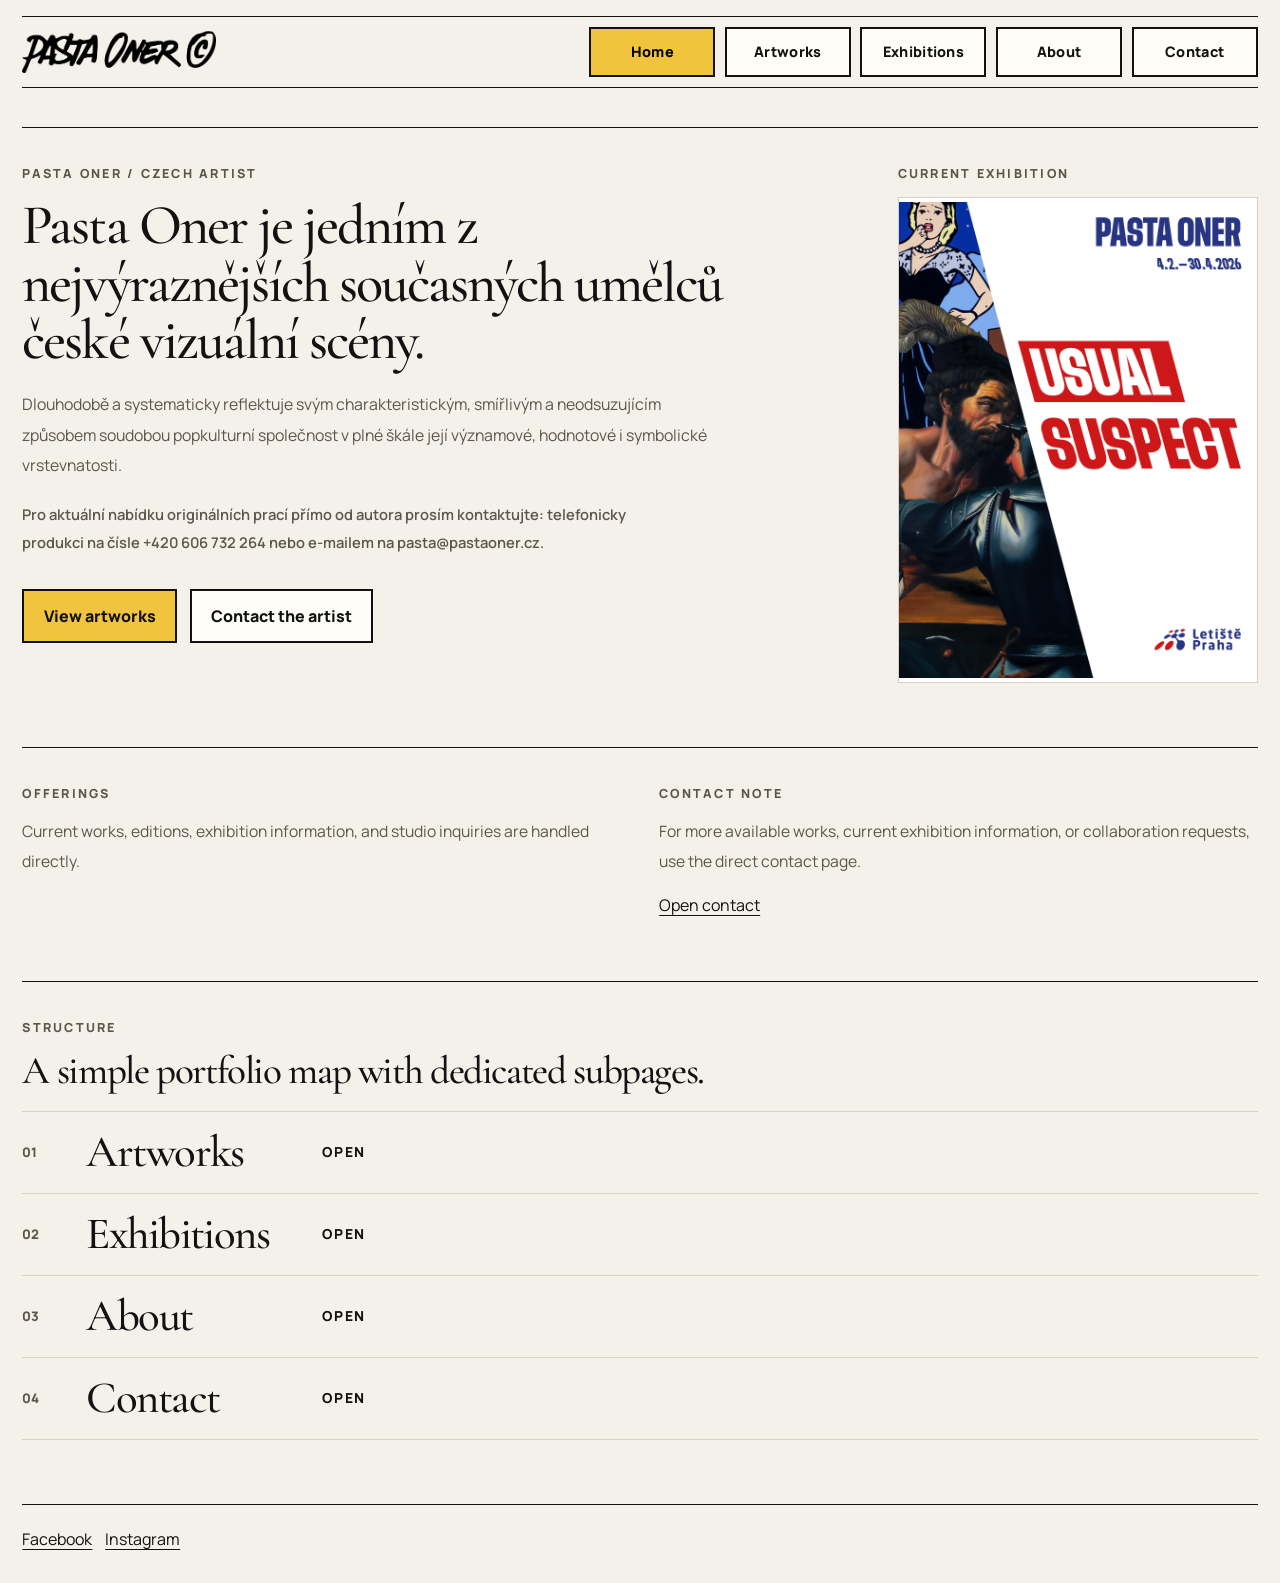
==== commit 50cec5cc: "release: version 1.0" ====
--- a/index.html
+++ b/index.html
@@ -65,12 +65,6 @@
           <div class="poster-panel__image">
             <img src="assets/currentexibit.jpg" alt="Current exhibition poster">
           </div>
-          <div class="poster-panel__meta">
-            <h2 class="section-title section-title--compact" data-home-current-title></h2>
-            <p class="meta-line" data-home-current-dates></p>
-            <p class="meta-line" data-home-current-venue></p>
-            <p class="body-copy body-copy--compact" data-home-current-copy></p>
-          </div>
         </aside>
       </section>
 
--- a/css/styles.css
+++ b/css/styles.css
@@ -121,21 +121,24 @@
 
 .nav-link__hand {
   position: absolute;
+  top: calc(100% + 0.7rem);
+  left: calc(50% - 70px);
+  width: 52px;
+  opacity: 0;
+  pointer-events: none;
+  transform: translate(-50%, 0.65rem) rotate(-8deg);
+  transition: opacity 160ms ease, transform 160ms ease;
+}
+
+.nav-link__hand img {
+  width: 100%;
+  height: auto;
+}
+
+.nav-link__hand--alt {
   top: -2.4rem;
   left: 50%;
   width: 42px;
-  opacity: 0;
-  pointer-events: none;
-  transform: translate(-50%, 0.5rem) rotate(-12deg);
-  transition: opacity 160ms ease, transform 160ms ease;
-}
-
-.nav-link__hand img {
-  width: 100%;
-  height: auto;
-}
-
-.nav-link__hand--alt {
   transform: translate(-50%, 0.5rem) rotate(10deg);
 }
 
@@ -163,6 +166,12 @@
   grid-template-columns: minmax(0, 1fr) minmax(320px, 0.86fr);
   gap: clamp(1.5rem, 4vw, 4rem);
   align-items: start;
+}
+
+.page-intro__copy,
+.about-layout__copy,
+.contact-layout__copy {
+  min-width: 0;
 }
 
 .section-kicker,
@@ -179,10 +188,8 @@
 .display-title,
 .section-title,
 .section-link__title,
-.artwork-item__title,
 .exhibition-item__title,
 .timeline-group__year,
-.essay-section__title,
 .info-block__title {
   font-family: "Cormorant Garamond", serif;
   letter-spacing: -0.035em;
@@ -190,18 +197,21 @@
 }
 
 .display-title {
+  margin: 0 0 1.25rem;
+  font-size: clamp(2.1rem, 4.4vw, 3.7rem);
+  line-height: 1.02;
+  max-width: none;
+  width: 100%;
+}
+
+.section-title {
   margin: 0 0 1rem;
-  font-size: clamp(3.4rem, 8vw, 6.4rem);
-  max-width: 10ch;
-}
-
-.section-title {
-  margin: 0 0 0.8rem;
-  font-size: clamp(2rem, 4.6vw, 3.4rem);
+  font-size: clamp(1.65rem, 3.1vw, 2.45rem);
+  line-height: 1.04;
 }
 
 .section-title--compact {
-  font-size: clamp(2rem, 4vw, 3rem);
+  font-size: clamp(1.45rem, 2.5vw, 2rem);
 }
 
 .lead-copy,
@@ -209,23 +219,21 @@
 .page-note,
 .meta-line,
 .section-link__text,
-.artwork-item__medium,
-.artwork-item__note,
 .timeline-group__items li,
 .info-block p {
   color: var(--text-soft);
-  line-height: 1.75;
+  line-height: 1.9;
 }
 
 .lead-copy {
-  max-width: 48rem;
-  margin-bottom: 1rem;
-  font-size: 1.02rem;
+  max-width: 43rem;
+  margin-bottom: 1.35rem;
+  font-size: 0.99rem;
 }
 
 .body-copy {
-  max-width: 56rem;
-  font-size: 1rem;
+  max-width: 50rem;
+  font-size: 0.98rem;
 }
 
 .body-copy--compact {
@@ -237,9 +245,9 @@
 }
 
 .page-note {
-  max-width: 42rem;
+  max-width: 39rem;
   margin-bottom: 0;
-  font-size: 0.98rem;
+  font-size: 0.92rem;
   font-weight: 600;
 }
 
@@ -252,7 +260,7 @@
 }
 
 .hero-actions {
-  margin-top: 1.5rem;
+  margin-top: 2rem;
 }
 
 .button-link {
@@ -279,36 +287,128 @@
 
 .poster-panel,
 .media-panel {
-  border: 1px solid var(--line);
-  background: var(--surface);
+  border: 0;
+  background: transparent;
 }
 
 .poster-panel {
-  padding: 1rem;
+  padding: 0;
 }
 
 .poster-panel__image,
 .media-panel__image {
-  margin-bottom: 1rem;
   border: 1px solid var(--line-soft);
   background: #ffffff;
+  display: flex;
+  align-items: center;
+  justify-content: center;
+  overflow: hidden;
 }
 
 .poster-panel__image img,
 .media-panel__image img {
   width: 100%;
-  height: auto;
+  height: 100%;
+  object-fit: contain;
+}
+
+.media-panel--hero .media-panel__image,
+.poster-panel--hero .poster-panel__image {
+  min-height: clamp(340px, 56vh, 620px);
+}
+
+.media-panel--portrait .media-panel__image {
+  min-height: clamp(300px, 60vh, 680px);
+}
+
+[data-page="home"] .landing-grid {
+  grid-template-columns: minmax(0, 1.12fr) minmax(280px, 0.6fr);
+  gap: clamp(2rem, 5vw, 5rem);
+}
+
+[data-page="home"] .poster-panel {
+  width: 100%;
+  max-width: 360px;
+  justify-self: end;
+}
+
+[data-page="home"] .poster-panel__image {
+  min-height: clamp(320px, 54vh, 560px);
+}
+
+[data-page="works"] .page-intro,
+[data-page="exhibitions"] .page-intro,
+[data-page="interview"] .page-intro {
+  grid-template-columns: minmax(0, 1.12fr) minmax(280px, 0.64fr);
+  gap: clamp(2rem, 5vw, 5rem);
+}
+
+[data-page="works"] .media-panel,
+[data-page="exhibitions"] .poster-panel,
+[data-page="interview"] .media-panel {
+  width: 100%;
+  max-width: 380px;
+  justify-self: end;
+}
+
+[data-page="works"] .media-panel__image,
+[data-page="exhibitions"] .poster-panel__image,
+[data-page="interview"] .media-panel__image {
+  min-height: clamp(300px, 52vh, 540px);
+}
+
+[data-page="about"] .about-layout {
+  grid-template-columns: minmax(0, 1.1fr) minmax(220px, 0.54fr);
+  gap: clamp(2rem, 5vw, 5rem);
+}
+
+[data-page="about"] .media-panel--portrait {
+  width: 100%;
+  max-width: 360px;
+  justify-self: end;
+}
+
+[data-page="about"] .media-panel--portrait .media-panel__image {
+  min-height: clamp(280px, 56vh, 620px);
+  border: 0;
+  background: transparent;
+  overflow: visible;
+  justify-content: flex-end;
+}
+
+[data-page="about"] .media-panel--portrait .media-panel__image img {
+  width: auto;
+  height: min(56vh, 620px);
+  max-width: 100%;
+}
+
+[data-page="contact"] .contact-layout {
+  grid-template-columns: minmax(0, 1.12fr) minmax(240px, 0.72fr);
+  gap: clamp(2.2rem, 5vw, 5rem);
+}
+
+[data-page="contact"] .display-title {
+  max-width: 22rem;
+  font-size: clamp(1.85rem, 2.8vw, 2.7rem);
+}
+
+.about-layout__copy .language-switch {
+  margin: 0 0 1.4rem;
+}
+
+.bio-copy {
+  max-width: 48rem;
 }
 
 .landing-info {
   display: grid;
   grid-template-columns: repeat(2, minmax(0, 1fr));
-  gap: 1.5rem;
+  gap: 2.4rem;
 }
 
 .section-heading {
-  max-width: 56rem;
-  margin-bottom: 0.75rem;
+  max-width: none;
+  margin-bottom: 1.2rem;
 }
 
 .section-links,
@@ -318,8 +418,6 @@
 }
 
 .section-link,
-.artwork-item,
-.essay-section,
 .practice-item {
   border-top: 1px solid var(--line-soft);
 }
@@ -333,8 +431,6 @@
 }
 
 .section-link:last-child,
-.artwork-item:last-child,
-.essay-section:last-child,
 .practice-item:last-child {
   border-bottom: 1px solid var(--line-soft);
 }
@@ -364,37 +460,107 @@
 
 .artwork-note {
   max-width: 54rem;
-  margin-bottom: 1rem;
-}
-
-.artwork-item {
-  display: grid;
-  grid-template-columns: 82px minmax(0, 1fr) 220px;
+  margin-bottom: 0;
+}
+
+.artwork-list {
+  grid-template-columns: repeat(3, minmax(0, 1fr));
   gap: 1rem;
-  align-items: start;
-  padding: 1.2rem 0;
-}
-
-.artwork-item__year {
-  font-size: 0.84rem;
+  margin-top: 1.8rem;
+}
+
+.artwork-card__title {
+  font-family: "Cormorant Garamond", serif;
+  letter-spacing: -0.035em;
+}
+
+.artwork-card {
+  position: relative;
+  aspect-ratio: 1.08;
+  min-height: 0;
+  border: 1px solid var(--line-soft);
+  background: #ffffff;
+  overflow: hidden;
+}
+
+.artwork-card__image,
+.artwork-card__image img {
+  width: 100%;
+  height: 100%;
+}
+
+.artwork-card__image img {
+  object-fit: cover;
+  transition: transform 220ms ease;
+}
+
+.artwork-card__overlay {
+  position: absolute;
+  inset: 0;
+  display: flex;
+  flex-direction: column;
+  justify-content: space-between;
+  padding: 0.95rem;
+  background:
+    linear-gradient(180deg, rgba(18, 18, 18, 0.08) 0%, rgba(18, 18, 18, 0.68) 100%);
+  color: #ffffff;
+  opacity: 0;
+  transition: opacity 180ms ease;
+}
+
+.artwork-card__meta {
+  display: flex;
+  align-items: center;
+  justify-content: space-between;
+  gap: 0.75rem;
+}
+
+.artwork-card__index {
+  font-size: 0.78rem;
   font-weight: 800;
-  color: var(--text-soft);
-}
-
-.artwork-item__title {
-  margin: 0 0 0.35rem;
-  font-size: clamp(2rem, 4vw, 3rem);
-}
-
-.artwork-item__medium,
-.artwork-item__note {
-  margin: 0;
-}
-
-.artwork-item__side {
-  display: grid;
-  gap: 0.9rem;
-  justify-items: start;
+  letter-spacing: 0.14em;
+  text-transform: uppercase;
+}
+
+.artwork-card__copy {
+  display: grid;
+  gap: 0.45rem;
+}
+
+.artwork-card__title {
+  margin: 0;
+  font-size: clamp(1.55rem, 2.2vw, 2.15rem);
+  line-height: 1.02;
+}
+
+.artwork-card__medium,
+.artwork-card__note {
+  margin: 0;
+  color: rgba(255, 255, 255, 0.88);
+  font-size: 0.92rem;
+  line-height: 1.7;
+}
+
+.artwork-card__link {
+  color: #ffffff;
+  text-decoration: underline;
+  text-underline-offset: 0.22em;
+}
+
+.artwork-card__overlay .status-pill {
+  border-color: rgba(255, 255, 255, 0.75);
+  background: rgba(17, 17, 17, 0.22);
+  color: #ffffff;
+}
+
+.artwork-card:hover .artwork-card__overlay,
+.artwork-card:focus-within .artwork-card__overlay {
+  opacity: 1;
+}
+
+.artwork-card:hover .artwork-card__image img,
+.artwork-card:focus-within .artwork-card__image img {
+  transform: scale(1.03);
 }
 
 .status-pill {
@@ -516,6 +682,22 @@
   padding-top: 1.5rem;
 }
 
+.current-exhibition-copy {
+  display: grid;
+  gap: 0.75rem;
+  max-width: 36rem;
+}
+
+.current-exhibition-meta {
+  margin-bottom: 1.2rem;
+  align-items: center;
+  gap: 0.75rem;
+}
+
+.current-exhibition-copy .section-title {
+  margin-bottom: 0;
+}
+
 .collections-list {
   display: flex;
   flex-wrap: wrap;
@@ -564,33 +746,103 @@
 }
 
 .quote-block {
-  max-width: 62rem;
+  max-width: 42rem;
 }
 
 .quote-block__text {
   margin: 0;
-  font-family: "Cormorant Garamond", serif;
-  font-size: clamp(2.4rem, 5vw, 4.5rem);
-  line-height: 0.95;
-}
-
-.essay-section {
-  padding: 1.25rem 0;
-}
-
-.essay-section__kicker {
+  font-family: "Manrope", sans-serif;
+  font-size: clamp(1.1rem, 1.9vw, 1.55rem);
+  line-height: 1.85;
+  color: var(--text-soft);
+}
+
+.essay-list {
+  gap: 1rem;
+}
+
+.interview-flow {
+  padding-top: 0.2rem;
+}
+
+.qa-thread {
+  display: grid;
+  gap: 0.8rem;
+  padding: 0;
+}
+
+.speech-bubble {
+  position: relative;
+  max-width: 54rem;
+  padding: 1rem 1.15rem;
+  border: 1.5px solid var(--line);
+  border-radius: 30px;
+  background: var(--surface);
+}
+
+.speech-bubble::after {
+  content: "";
+  position: absolute;
+  bottom: -16px;
+  width: 20px;
+  height: 20px;
+  border-bottom: 2px solid var(--line);
+  background: inherit;
+}
+
+.speech-bubble--question {
+  background: #fff3c4;
+}
+
+.speech-bubble--question::after {
+  left: 24px;
+  border-left: 2px solid var(--line);
+  border-radius: 0 0 0 18px;
+  transform: skewX(-18deg);
+}
+
+.speech-bubble--answer {
+  margin-left: auto;
+}
+
+.speech-bubble--answer::after {
+  right: 26px;
+  border-right: 2px solid var(--line);
+  border-radius: 0 0 18px 0;
+  transform: skewX(18deg);
+}
+
+.speech-bubble--answer-alt {
+  background: #ffffff;
+}
+
+.speech-bubble__label {
   display: inline-block;
-  margin-bottom: 0.7rem;
+  margin-bottom: 0.6rem;
   color: var(--text-soft);
-  font-size: 0.78rem;
+  font-size: 0.75rem;
   font-weight: 800;
-  letter-spacing: 0.16em;
+  letter-spacing: 0.14em;
   text-transform: uppercase;
 }
 
-.essay-section__title {
-  margin: 0 0 0.85rem;
-  font-size: clamp(2rem, 4vw, 3.1rem);
+.speech-bubble__text {
+  margin: 0;
+  font-family: "Manrope", sans-serif;
+  font-size: 0.98rem;
+  line-height: 1.85;
+  color: var(--text-soft);
+}
+
+.speech-bubble .body-copy {
+  margin: 0;
+  font-size: 0.98rem;
+  line-height: 1.85;
+  color: var(--text-soft);
+}
+
+.speech-bubble .body-copy + .body-copy {
+  margin-top: 0.75rem;
 }
 
 .language-switch {
@@ -634,6 +886,7 @@
 .interview-teaser {
   padding-top: 1.5rem;
   border-top: 1px solid var(--line-soft);
+  max-width: 52rem;
 }
 
 .info-grid {
@@ -655,6 +908,62 @@
 .stack-links {
   display: grid;
   gap: 0.55rem;
+}
+
+.contact-stack {
+  display: grid;
+  gap: 1.1rem;
+  align-content: start;
+  justify-self: end;
+  width: 100%;
+  max-width: 20rem;
+}
+
+.lead-copy--contact {
+  max-width: 34rem;
+}
+
+.lead-copy--contact p {
+  margin: 0 0 1rem;
+  font-size: 0.94rem;
+}
+
+.lead-copy--contact p:last-child {
+  margin-bottom: 0;
+}
+
+.info-block--contact,
+.info-block--legal {
+  padding-top: 0;
+  border-top: 0;
+}
+
+.info-block--legal {
+  max-width: 20rem;
+}
+
+.info-block--contact .section-kicker,
+.info-block--legal .section-kicker {
+  margin-bottom: 0.45rem;
+}
+
+.info-block--contact .info-block__title,
+.info-block--legal .info-block__title {
+  margin-bottom: 0.35rem;
+  font-size: clamp(1.2rem, 1.8vw, 1.55rem);
+}
+
+.info-block--contact p,
+.info-block--legal p,
+.info-block--contact .info-link,
+.info-block--legal .info-link {
+  font-size: 0.92rem;
+  line-height: 1.75;
+}
+
+.info-block--contact p:last-child,
+.info-block--legal p:last-child {
+  margin-bottom: 0;
 }
 
 .site-footer {
@@ -683,13 +992,20 @@
   }
 
   .navbar-collapse {
+    width: 100%;
     margin-top: 1rem;
     padding-top: 1rem;
     border-top: 1px solid var(--line-soft);
   }
 
+  .site-nav,
+  .site-nav .nav-item {
+    width: 100%;
+  }
+
   .site-nav .nav-link {
     width: 100%;
+    min-width: 0;
     justify-content: flex-start;
   }
 }
@@ -706,13 +1022,12 @@
   }
 
   .section-link,
-  .artwork-item,
   .exhibition-item__summary {
     grid-template-columns: 1fr;
   }
 
-  .artwork-item__side {
-    justify-items: start;
+  .artwork-list {
+    grid-template-columns: repeat(2, minmax(0, 1fr));
   }
 }
 
@@ -722,20 +1037,33 @@
   }
 
   .display-title {
-    font-size: clamp(2.7rem, 14vw, 4.4rem);
+    font-size: clamp(2.25rem, 9vw, 3.3rem);
+    max-width: none;
+    width: 100%;
   }
 
   .hero-actions,
   .site-footer__inner,
   .site-footer__links {
     flex-direction: column;
-    align-items: flex-start;
+    align-items: center;
   }
 
   .button-link {
     width: 100%;
   }
 
+  .site-footer__inner,
+  .site-footer__inner p,
+  .site-footer__links {
+    text-align: center;
+    justify-content: center;
+  }
+
+  .site-footer__inner p {
+    margin-inline: auto;
+  }
+
   .section-link__arrow {
     display: none;
   }
@@ -743,4 +1071,18 @@
   .exhibition-gallery {
     grid-template-columns: 1fr;
   }
-}
+
+  .artwork-list {
+    grid-template-columns: 1fr;
+  }
+
+  .artwork-card__overlay {
+    opacity: 1;
+  }
+
+  .speech-bubble,
+  .speech-bubble--answer {
+    margin-left: 0;
+    max-width: 100%;
+  }
+}
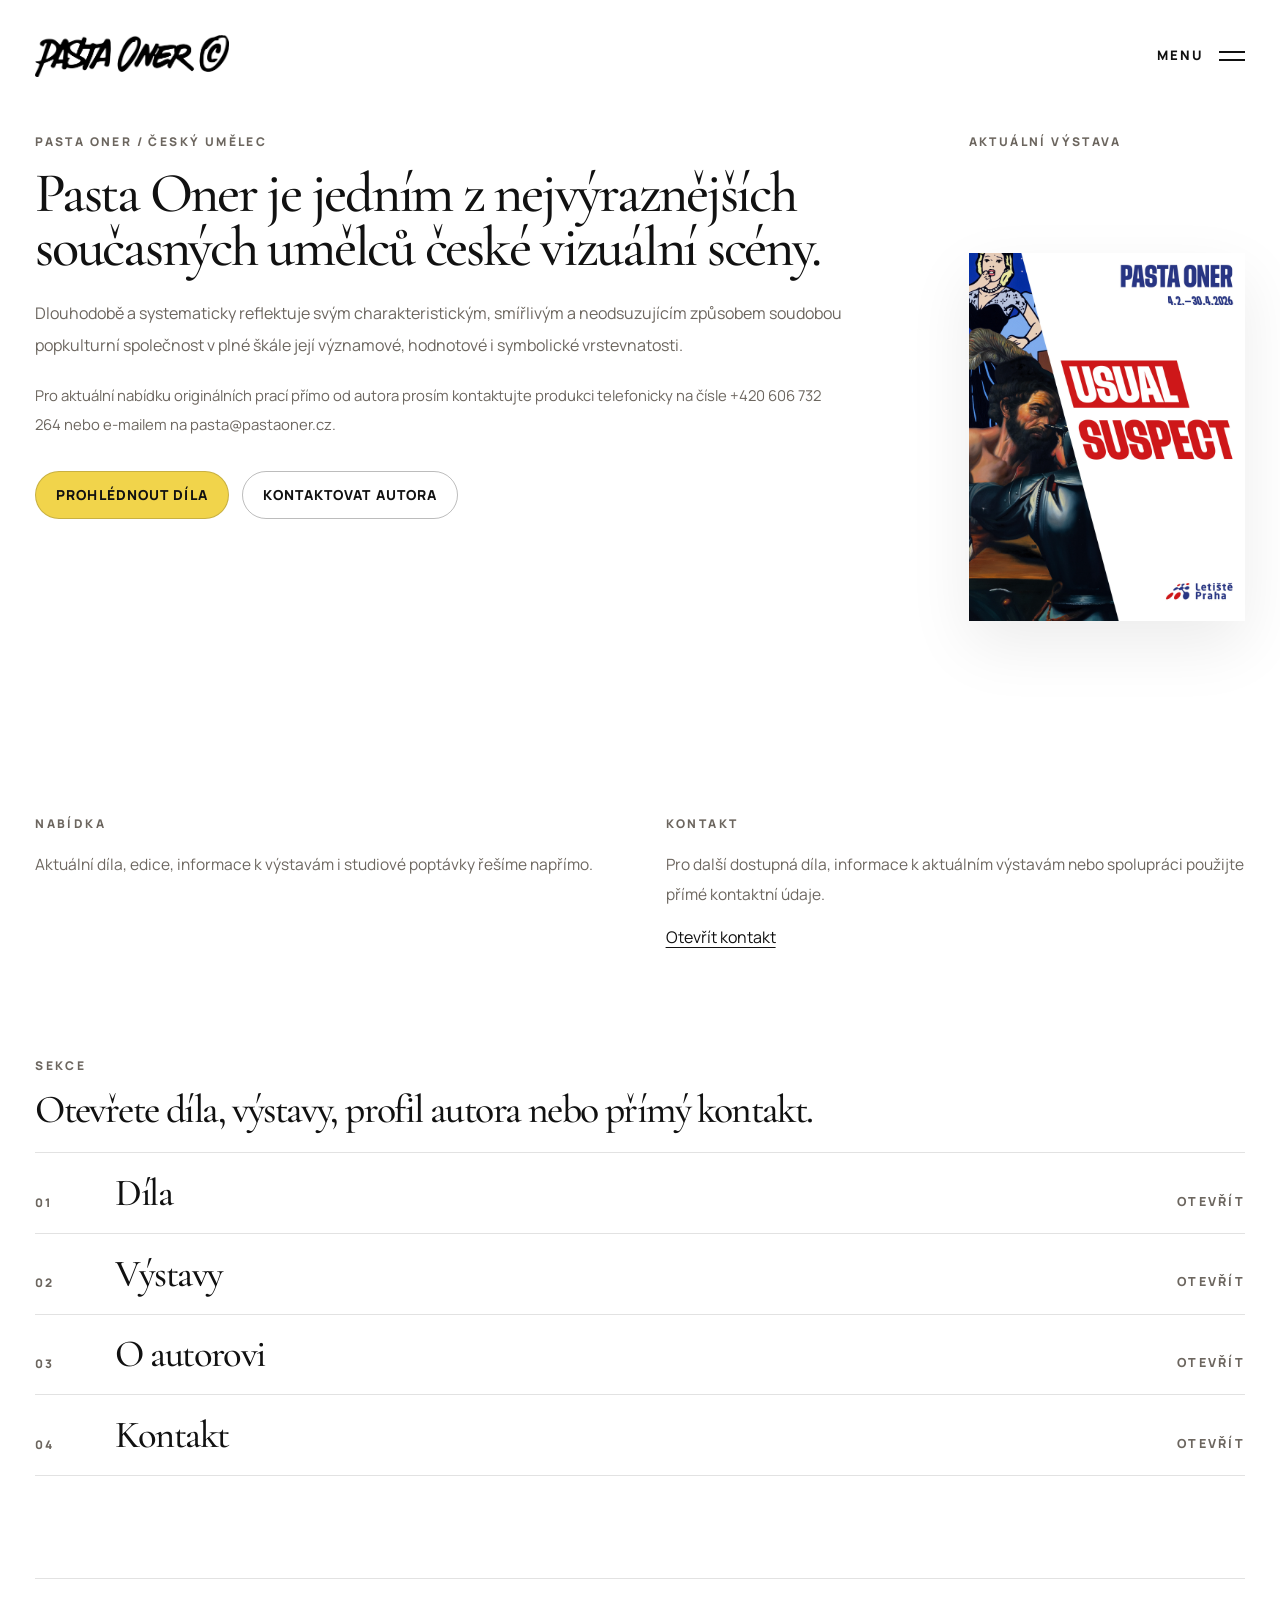
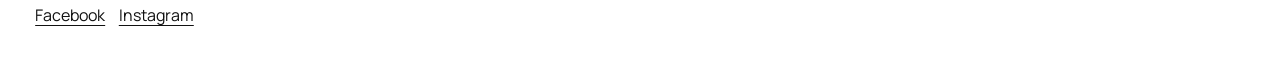
==== commit d1df97b1: "Refine menu flow and responsive structure" ====
--- a/index.html
+++ b/index.html
@@ -25,27 +25,35 @@
 <body data-page="home">
   <div class="site-shell">
     <header class="site-header">
-      <nav class="navbar navbar-expand-xl">
-        <div class="container-fluid site-header__inner">
-          <a class="site-brand" href="index.html" aria-label="Go to homepage">
-            <img src="assets/logo.png" alt="Pasta Oner logo">
-          </a>
-          <button
-            class="navbar-toggler"
-            type="button"
-            data-bs-toggle="collapse"
-            data-bs-target="#siteNav"
-            aria-controls="siteNav"
-            aria-expanded="false"
-            aria-label="Toggle navigation"
-          >
-            <span class="navbar-toggler-icon"></span>
+      <div class="site-header__inner">
+        <a class="site-brand" href="index.html" aria-label="Go to homepage">
+          <img src="assets/logo.png" alt="Pasta Oner logo">
+        </a>
+        <div class="site-header__actions">
+          <button class="menu-toggle" type="button" data-menu-toggle aria-controls="siteNavPanel" aria-expanded="false">
+            <span class="menu-toggle__label" data-ui="menu_open">Menu</span>
+            <span class="menu-toggle__icon" aria-hidden="true"></span>
           </button>
-          <div class="collapse navbar-collapse" id="siteNav">
-            <ul class="navbar-nav ms-auto site-nav" data-site-nav></ul>
+        </div>
+      </div>
+      <div class="menu-panel" id="siteNavPanel" data-menu-panel aria-hidden="true">
+        <div class="menu-panel__header">
+          <span class="menu-panel__eyebrow">Pasta Oner</span>
+          <button class="menu-close" type="button" data-menu-close aria-label="Close menu" data-ui="menu_close">Close</button>
+        </div>
+        <div class="menu-panel__body">
+          <p class="menu-panel__intro" data-ui="menu_intro">A minimal archive of artworks, exhibitions, writing, and direct contact.</p>
+          <ul class="site-nav" data-site-nav></ul>
+          <div class="menu-panel__tools">
+            <span class="menu-panel__eyebrow" data-ui="language_switch">Language</span>
+            <div class="language-switch language-switch--menu" role="group" aria-label="Language switch">
+              <button class="language-switch__button" type="button" data-set-lang="cs">CZ</button>
+              <button class="language-switch__button" type="button" data-set-lang="en">EN</button>
+            </div>
           </div>
         </div>
-      </nav>
+      </div>
+      <button class="menu-backdrop" type="button" data-menu-close tabindex="-1" aria-hidden="true"></button>
     </header>
 
     <main class="page-main">
@@ -56,12 +64,12 @@
           <p class="lead-copy" data-home-copy></p>
           <p class="page-note" data-home-note></p>
           <div class="hero-actions">
-            <a class="button-link button-link--filled" href="works.html">View artworks</a>
-            <a class="button-link" href="contact.html">Contact the artist</a>
+            <a class="button-link button-link--filled" href="works.html" data-ui="home_primary_cta">View artworks</a>
+            <a class="button-link" href="contact.html" data-ui="home_secondary_cta">Contact the artist</a>
           </div>
         </div>
         <aside class="poster-panel">
-          <span class="section-kicker">Current exhibition</span>
+          <span class="section-kicker" data-ui="current_exhibition">Current exhibition</span>
           <div class="poster-panel__image">
             <img src="assets/currentexibit.jpg" alt="Current exhibition poster">
           </div>
@@ -70,24 +78,24 @@
 
       <section class="section-line landing-info">
         <div>
-          <span class="section-kicker">Offerings</span>
+          <span class="section-kicker" data-ui="home_offerings_kicker">Offerings</span>
           <p class="body-copy">
-            Current works, editions, exhibition information, and studio inquiries are handled directly.
+            <span data-ui="home_offerings_text">Current works, editions, exhibition information, and studio inquiries are handled directly.</span>
           </p>
         </div>
         <div>
-          <span class="section-kicker">Contact note</span>
+          <span class="section-kicker" data-ui="home_contact_kicker">Contact note</span>
           <p class="body-copy">
-            For more available works, current exhibition information, or collaboration requests, use the direct contact page.
+            <span data-ui="home_contact_text">For more available works, current exhibition information, or collaboration requests, use the direct contact page.</span>
           </p>
-          <a class="text-link" href="contact.html">Open contact</a>
+          <a class="text-link" href="contact.html" data-ui="home_contact_link">Open contact</a>
         </div>
       </section>
 
       <section class="section-line">
         <div class="section-heading">
-          <span class="section-kicker">Structure</span>
-          <h2 class="section-title">A simple portfolio map with dedicated subpages.</h2>
+          <span class="section-kicker" data-ui="home_structure_kicker">Structure</span>
+          <h2 class="section-title" data-ui="home_structure_title">A simple portfolio map with dedicated subpages.</h2>
         </div>
         <div class="section-links" data-home-links></div>
       </section>
--- a/css/styles.css
+++ b/css/styles.css
@@ -1,14 +1,15 @@
 :root {
-  --paper: #f4f0ea;
-  --surface: #fffdf8;
-  --line: #111111;
-  --line-soft: #d8d0c6;
-  --text: #121212;
-  --text-soft: #5b554d;
-  --accent: #f0c53d;
-  --accent-red: #d62321;
-  --accent-blue: #2239a6;
-  --section-gap: clamp(2rem, 5vw, 4rem);
+  --bg: #ffffff;
+  --surface: #fbfaf8;
+  --surface-soft: #f4f1eb;
+  --text: #111111;
+  --text-soft: #6c665f;
+  --line: rgba(17, 17, 17, 0.12);
+  --line-strong: rgba(17, 17, 17, 0.28);
+  --accent: #f1d44b;
+  --shadow: 0 24px 60px rgba(17, 17, 17, 0.08);
+  --section-gap: clamp(4rem, 8vw, 7rem);
+  --shell-pad: clamp(1rem, 2.8vw, 2.2rem);
 }
 
 *,
@@ -23,9 +24,14 @@
 
 body {
   margin: 0;
+  overflow-x: hidden;
   font-family: "Manrope", sans-serif;
   color: var(--text);
-  background: var(--paper);
+  background: var(--bg);
+}
+
+body.menu-open {
+  overflow: hidden;
 }
 
 a {
@@ -38,21 +44,45 @@
   max-width: 100%;
 }
 
+button,
+input,
+textarea,
+select {
+  font: inherit;
+}
+
+::selection {
+  background: rgba(241, 212, 75, 0.55);
+}
+
 .site-shell {
-  max-width: 1360px;
+  max-width: 1520px;
   margin: 0 auto;
-  padding: 1rem clamp(0.8rem, 2vw, 1.4rem) 2rem;
+  padding: var(--shell-pad) var(--shell-pad) 2rem;
 }
 
 .site-header {
-  margin-bottom: clamp(1.5rem, 3vw, 2.5rem);
+  position: relative;
+  margin-bottom: clamp(2rem, 4vw, 3.5rem);
 }
 
 .site-header__inner {
-  padding: 0.65rem 0;
-  border-top: 1px solid var(--line);
-  border-bottom: 1px solid var(--line);
+  display: flex;
   align-items: center;
+  justify-content: space-between;
+  gap: 1rem;
+}
+
+.site-header__actions {
+  display: flex;
+  align-items: center;
+  justify-content: flex-end;
+  gap: 0.9rem;
+}
+
+.site-brand {
+  position: relative;
+  z-index: 22;
 }
 
 .site-brand img {
@@ -60,92 +90,245 @@
   height: 42px;
 }
 
-.navbar {
-  padding: 0;
-}
-
-.navbar-collapse {
-  justify-content: flex-end;
-}
-
-.navbar-toggler {
-  border: 2px solid var(--line);
-  border-radius: 0;
-  padding: 0.55rem 0.85rem;
-}
-
-.navbar-toggler:focus {
-  box-shadow: 0 0 0 0.18rem rgba(240, 197, 61, 0.25);
-}
-
-.site-nav {
-  align-items: center;
-  gap: 0.6rem;
-}
-
-.site-nav .nav-item {
+.menu-toggle,
+.menu-close {
+  appearance: none;
+  border: 0;
+  background: transparent;
+  color: var(--text);
+  cursor: pointer;
+}
+
+.menu-toggle {
   position: relative;
-}
-
-.site-nav .nav-link {
-  position: relative;
+  z-index: 22;
   display: inline-flex;
   align-items: center;
-  justify-content: center;
-  min-width: 126px;
-  padding: 0.75rem 1rem !important;
-  border: 2px solid var(--line);
-  border-radius: 0;
-  background: var(--surface);
-  color: var(--text);
-  font-size: 0.9rem;
+  gap: 0.9rem;
+  padding: 0.25rem 0;
+}
+
+.menu-toggle__label,
+.menu-close {
+  font-size: 0.82rem;
   font-weight: 800;
-  letter-spacing: 0.02em;
-  transition: transform 160ms ease, background-color 160ms ease;
-}
-
-.site-nav .nav-link:hover,
-.site-nav .nav-link:focus-visible {
-  background: #ffffff;
-  transform: translateY(-1px);
-}
-
-.site-nav .nav-link.active {
-  background: var(--accent);
-}
-
-.nav-link__label {
+  letter-spacing: 0.16em;
+  text-transform: uppercase;
+}
+
+.menu-toggle__icon {
+  position: relative;
+  display: inline-block;
+  width: 26px;
+  height: 10px;
+}
+
+.menu-toggle__icon::before,
+.menu-toggle__icon::after {
+  content: "";
+  position: absolute;
+  left: 0;
+  width: 100%;
+  height: 2px;
+  background: currentColor;
+  transform-origin: center;
+  transition: transform 260ms cubic-bezier(0.22, 1, 0.36, 1), top 260ms ease;
+}
+
+.menu-toggle__icon::before {
+  top: 0;
+}
+
+.menu-toggle__icon::after {
+  top: 8px;
+}
+
+.menu-panel {
+  position: fixed;
+  top: 0;
+  right: 0;
+  z-index: 30;
+  display: flex;
+  flex-direction: column;
+  gap: 1.75rem;
+  width: min(33vw, 460px);
+  min-width: 320px;
+  height: 100vh;
+  padding: 1.4rem var(--shell-pad) 2rem;
+  background: rgba(255, 255, 255, 0.98);
+  border-left: 1px solid var(--line);
+  box-shadow: -28px 0 80px rgba(17, 17, 17, 0.08);
+  backdrop-filter: blur(14px);
+  transform: translateX(104%);
+  opacity: 0;
+  pointer-events: none;
+  transition:
+    transform 380ms cubic-bezier(0.22, 1, 0.36, 1),
+    opacity 220ms ease;
+}
+
+.menu-panel__header {
+  display: flex;
+  align-items: center;
+  justify-content: space-between;
+  gap: 1rem;
+}
+
+.menu-panel__eyebrow {
+  font-size: 0.8rem;
+  font-weight: 800;
+  letter-spacing: 0.16em;
+  text-transform: uppercase;
+  color: var(--text-soft);
+}
+
+.menu-panel__body {
+  display: grid;
+  gap: 2rem;
+  align-content: start;
+  flex: 1 1 auto;
+}
+
+.menu-panel__intro {
+  max-width: 18rem;
+  margin: 0;
+  color: var(--text-soft);
+  font-size: 0.95rem;
+  line-height: 1.9;
+}
+
+.menu-panel__tools {
+  display: grid;
+  gap: 0.7rem;
+  margin-top: auto;
+  padding-top: 1rem;
+  border-top: 1px solid var(--line);
+}
+
+.menu-backdrop {
+  position: fixed;
+  inset: 0;
+  z-index: 25;
+  border: 0;
+  background: rgba(17, 17, 17, 0.14);
+  opacity: 0;
+  pointer-events: none;
+  transition: opacity 240ms ease;
+}
+
+body.menu-open .menu-panel {
+  transform: translateX(0);
+  opacity: 1;
+  pointer-events: auto;
+}
+
+body.menu-open .menu-backdrop {
+  opacity: 1;
+  pointer-events: auto;
+}
+
+body.menu-open .menu-toggle__icon::before {
+  top: 4px;
+  transform: rotate(45deg);
+}
+
+body.menu-open .menu-toggle__icon::after {
+  top: 4px;
+  transform: rotate(-45deg);
+}
+
+.site-nav {
+  display: grid;
+  gap: 0.15rem;
+  padding: 0;
+  margin: 0;
+  list-style: none;
+}
+
+.site-nav__item {
+  position: relative;
+}
+
+.menu-link {
+  position: relative;
+  display: grid;
+  grid-template-columns: 2.2rem minmax(0, 1fr);
+  align-items: baseline;
+  gap: 1rem;
+  padding: 0.9rem 0.25rem 1rem 0;
+  border-top: 1px solid var(--line);
+  overflow: visible;
+}
+
+.site-nav__item:last-child .menu-link {
+  border-bottom: 1px solid var(--line);
+}
+
+.menu-link__index {
+  font-size: 0.72rem;
+  font-weight: 800;
+  letter-spacing: 0.18em;
+  text-transform: uppercase;
+  color: var(--text-soft);
+}
+
+.menu-link__label {
   position: relative;
   z-index: 2;
-}
-
-.nav-link__hand {
+  display: inline-block;
+  font-family: "Cormorant Garamond", serif;
+  font-size: clamp(2rem, 3.4vw, 3.3rem);
+  line-height: 0.94;
+  letter-spacing: -0.04em;
+}
+
+.menu-link__hand {
   position: absolute;
-  top: calc(100% + 0.7rem);
-  left: calc(50% - 70px);
-  width: 52px;
   opacity: 0;
   pointer-events: none;
-  transform: translate(-50%, 0.65rem) rotate(-8deg);
-  transition: opacity 160ms ease, transform 160ms ease;
-}
-
-.nav-link__hand img {
+  transition: transform 260ms cubic-bezier(0.22, 1, 0.36, 1), opacity 180ms ease;
+}
+
+.menu-link__hand img {
   width: 100%;
   height: auto;
 }
 
-.nav-link__hand--alt {
-  top: -2.4rem;
-  left: 50%;
+.menu-link__hand--hover {
+  left: 3.15rem;
+  top: calc(100% - 0.6rem);
   width: 42px;
-  transform: translate(-50%, 0.5rem) rotate(10deg);
-}
-
-.site-nav .nav-link:hover .nav-link__hand,
-.site-nav .nav-link:focus-visible .nav-link__hand {
+  transform: translate(-54%, 14px) rotate(-8deg);
+}
+
+.menu-link__hand--current {
+  left: auto;
+  right: -0.12rem;
+  top: 0.16rem;
+  width: 38px;
+  transform: translate(13px, -9px) rotate(11deg);
+}
+
+.menu-link:not(.active):hover .menu-link__hand--hover,
+.menu-link:not(.active):focus-visible .menu-link__hand--hover,
+.menu-link.active .menu-link__hand--current {
   opacity: 1;
-  transform: translate(-50%, 0) rotate(0deg);
+  transform: translate(0, 0) rotate(0deg);
+}
+
+.menu-link.active .menu-link__label {
+  color: #000000;
+}
+
+.menu-link.active::after {
+  content: "";
+  position: absolute;
+  left: 2.2rem;
+  right: 0;
+  bottom: 0.35rem;
+  height: 0.4rem;
+  background: rgba(241, 212, 75, 0.5);
+  z-index: 1;
 }
 
 .page-main {
@@ -154,8 +337,12 @@
 }
 
 .section-line {
-  padding-top: clamp(1.4rem, 3vw, 2rem);
-  border-top: 1px solid var(--line);
+  padding-top: 0;
+  border-top: 0;
+}
+
+.page-intro--single {
+  grid-template-columns: 1fr;
 }
 
 .landing-grid,
@@ -163,26 +350,40 @@
 .about-layout,
 .contact-layout {
   display: grid;
-  grid-template-columns: minmax(0, 1fr) minmax(320px, 0.86fr);
-  gap: clamp(1.5rem, 4vw, 4rem);
+  grid-template-columns: minmax(0, 1.38fr) minmax(260px, 0.72fr);
+  gap: clamp(2.5rem, 6vw, 7rem);
   align-items: start;
+}
+
+[data-page="home"] .landing-grid {
+  grid-template-columns: minmax(0, 1.55fr) minmax(250px, 0.5fr);
+}
+
+[data-page="about"] .about-layout {
+  grid-template-columns: minmax(0, 1.22fr) minmax(240px, 0.56fr);
+}
+
+[data-page="contact"] .contact-layout {
+  grid-template-columns: minmax(0, 1.24fr) minmax(240px, 0.62fr);
 }
 
 .page-intro__copy,
 .about-layout__copy,
-.contact-layout__copy {
+.contact-layout__copy,
+.landing-grid > div,
+.page-intro > div {
   min-width: 0;
 }
 
 .section-kicker,
 .micro-label {
   display: inline-block;
-  margin-bottom: 0.85rem;
-  color: var(--text-soft);
-  font-size: 0.78rem;
+  margin-bottom: 1rem;
+  font-size: 0.75rem;
   font-weight: 800;
-  letter-spacing: 0.18em;
+  letter-spacing: 0.2em;
   text-transform: uppercase;
+  color: var(--text-soft);
 }
 
 .display-title,
@@ -190,28 +391,28 @@
 .section-link__title,
 .exhibition-item__title,
 .timeline-group__year,
-.info-block__title {
+.info-block__title,
+.artwork-card__title {
+  margin: 0;
   font-family: "Cormorant Garamond", serif;
-  letter-spacing: -0.035em;
   line-height: 0.95;
+  letter-spacing: -0.04em;
 }
 
 .display-title {
-  margin: 0 0 1.25rem;
-  font-size: clamp(2.1rem, 4.4vw, 3.7rem);
-  line-height: 1.02;
   max-width: none;
   width: 100%;
+  margin-bottom: 1.5rem;
+  font-size: clamp(2.4rem, 4.4vw, 4.3rem);
 }
 
 .section-title {
-  margin: 0 0 1rem;
-  font-size: clamp(1.65rem, 3.1vw, 2.45rem);
-  line-height: 1.04;
+  font-size: clamp(1.8rem, 3.1vw, 2.8rem);
+  margin-bottom: 0.95rem;
 }
 
 .section-title--compact {
-  font-size: clamp(1.45rem, 2.5vw, 2rem);
+  font-size: clamp(1.5rem, 2.2vw, 2.05rem);
 }
 
 .lead-copy,
@@ -221,19 +422,20 @@
 .section-link__text,
 .timeline-group__items li,
 .info-block p {
-  color: var(--text-soft);
-  line-height: 1.9;
+  margin-top: 0;
+  color: var(--text-soft);
+  line-height: 1.95;
 }
 
 .lead-copy {
-  max-width: 43rem;
-  margin-bottom: 1.35rem;
-  font-size: 0.99rem;
+  max-width: 56rem;
+  margin-bottom: 1.25rem;
+  font-size: 1rem;
 }
 
 .body-copy {
-  max-width: 50rem;
-  font-size: 0.98rem;
+  max-width: 56rem;
+  font-size: 0.97rem;
 }
 
 .body-copy--compact {
@@ -241,14 +443,34 @@
 }
 
 .body-copy--muted {
-  color: #6c665f;
+  color: var(--text-soft);
 }
 
 .page-note {
-  max-width: 39rem;
+  max-width: 50rem;
   margin-bottom: 0;
-  font-size: 0.92rem;
-  font-weight: 600;
+  font-size: 0.93rem;
+}
+
+.available-toolbar {
+  display: flex;
+  align-items: end;
+  justify-content: space-between;
+  gap: 1rem 2rem;
+}
+
+.available-toolbar__heading {
+  display: grid;
+  gap: 0.35rem;
+}
+
+.available-toolbar__heading .section-kicker {
+  margin-bottom: 0;
+}
+
+.available-toolbar__actions {
+  display: flex;
+  align-items: center;
 }
 
 .hero-actions,
@@ -256,7 +478,7 @@
 .site-footer__links {
   display: flex;
   flex-wrap: wrap;
-  gap: 0.8rem;
+  gap: 0.85rem;
 }
 
 .hero-actions {
@@ -267,42 +489,51 @@
   display: inline-flex;
   align-items: center;
   justify-content: center;
-  min-height: 50px;
-  padding: 0.8rem 1.2rem;
-  border: 2px solid var(--line);
-  border-radius: 0;
-  background: var(--surface);
+  min-height: 48px;
+  padding: 0.8rem 1.25rem;
+  border: 1px solid var(--line-strong);
+  border-radius: 999px;
+  background: transparent;
+  font-size: 0.86rem;
   font-weight: 800;
+  letter-spacing: 0.08em;
+  text-transform: uppercase;
+  transition:
+    transform 180ms ease,
+    border-color 180ms ease,
+    background-color 180ms ease;
+}
+
+.button-link:hover,
+.button-link:focus-visible {
+  transform: translateY(-1px);
+  border-color: var(--text);
 }
 
 .button-link--filled {
   background: var(--accent);
+  border-color: rgba(17, 17, 17, 0.18);
 }
 
 .text-link,
-.info-link {
+.info-link,
+.artwork-card__link {
   text-decoration: underline;
-  text-underline-offset: 0.22em;
+  text-underline-offset: 0.24em;
 }
 
 .poster-panel,
 .media-panel {
-  border: 0;
-  background: transparent;
-}
-
-.poster-panel {
-  padding: 0;
+  width: 100%;
+  justify-self: end;
 }
 
 .poster-panel__image,
 .media-panel__image {
-  border: 1px solid var(--line-soft);
-  background: #ffffff;
   display: flex;
   align-items: center;
   justify-content: center;
-  overflow: hidden;
+  overflow: visible;
 }
 
 .poster-panel__image img,
@@ -310,282 +541,345 @@
   width: 100%;
   height: 100%;
   object-fit: contain;
-}
-
-.media-panel--hero .media-panel__image,
-.poster-panel--hero .poster-panel__image {
-  min-height: clamp(340px, 56vh, 620px);
-}
-
-.media-panel--portrait .media-panel__image {
-  min-height: clamp(300px, 60vh, 680px);
-}
-
-[data-page="home"] .landing-grid {
-  grid-template-columns: minmax(0, 1.12fr) minmax(280px, 0.6fr);
-  gap: clamp(2rem, 5vw, 5rem);
+  box-shadow: var(--shadow);
 }
 
 [data-page="home"] .poster-panel {
-  width: 100%;
-  max-width: 360px;
-  justify-self: end;
+  max-width: 350px;
 }
 
 [data-page="home"] .poster-panel__image {
-  min-height: clamp(320px, 54vh, 560px);
-}
-
-[data-page="works"] .page-intro,
-[data-page="exhibitions"] .page-intro,
-[data-page="interview"] .page-intro {
-  grid-template-columns: minmax(0, 1.12fr) minmax(280px, 0.64fr);
-  gap: clamp(2rem, 5vw, 5rem);
+  min-height: clamp(320px, 60vh, 620px);
 }
 
 [data-page="works"] .media-panel,
 [data-page="exhibitions"] .poster-panel,
 [data-page="interview"] .media-panel {
-  width: 100%;
-  max-width: 380px;
-  justify-self: end;
+  max-width: 390px;
 }
 
 [data-page="works"] .media-panel__image,
 [data-page="exhibitions"] .poster-panel__image,
 [data-page="interview"] .media-panel__image {
-  min-height: clamp(300px, 52vh, 540px);
-}
-
-[data-page="about"] .about-layout {
-  grid-template-columns: minmax(0, 1.1fr) minmax(220px, 0.54fr);
-  gap: clamp(2rem, 5vw, 5rem);
+  min-height: clamp(300px, 54vh, 560px);
 }
 
 [data-page="about"] .media-panel--portrait {
-  width: 100%;
   max-width: 360px;
-  justify-self: end;
+  position: sticky;
+  top: 2rem;
+  padding-top: clamp(1rem, 4vw, 2.8rem);
 }
 
 [data-page="about"] .media-panel--portrait .media-panel__image {
-  min-height: clamp(280px, 56vh, 620px);
-  border: 0;
-  background: transparent;
-  overflow: visible;
+  min-height: clamp(320px, 60vh, 700px);
   justify-content: flex-end;
 }
 
 [data-page="about"] .media-panel--portrait .media-panel__image img {
   width: auto;
-  height: min(56vh, 620px);
+  height: min(60vh, 700px);
   max-width: 100%;
-}
-
-[data-page="contact"] .contact-layout {
-  grid-template-columns: minmax(0, 1.12fr) minmax(240px, 0.72fr);
-  gap: clamp(2.2rem, 5vw, 5rem);
-}
-
-[data-page="contact"] .display-title {
-  max-width: 22rem;
-  font-size: clamp(1.85rem, 2.8vw, 2.7rem);
-}
-
-.about-layout__copy .language-switch {
-  margin: 0 0 1.4rem;
-}
-
-.bio-copy {
-  max-width: 48rem;
+  box-shadow: none;
 }
 
 .landing-info {
   display: grid;
   grid-template-columns: repeat(2, minmax(0, 1fr));
-  gap: 2.4rem;
+  gap: clamp(1.5rem, 4vw, 3.5rem);
+}
+
+.landing-info > div {
+  max-width: none;
 }
 
 .section-heading {
   max-width: none;
-  margin-bottom: 1.2rem;
-}
-
-.section-links,
-.artwork-list,
-.essay-list {
-  display: grid;
-}
-
-.section-link,
-.practice-item {
-  border-top: 1px solid var(--line-soft);
+  margin-bottom: 1.5rem;
+}
+
+.section-links {
+  display: grid;
+  border-top: 1px solid var(--line);
 }
 
 .section-link {
   display: grid;
-  grid-template-columns: 48px minmax(0, 220px) 1fr auto;
-  gap: 1rem;
-  align-items: center;
-  padding: 1.2rem 0;
-}
-
-.section-link:last-child,
-.practice-item:last-child {
-  border-bottom: 1px solid var(--line-soft);
+  grid-template-columns: 56px minmax(0, 1fr) auto;
+  gap: 1.5rem;
+  align-items: end;
+  padding: 1.35rem 0;
+  border-bottom: 1px solid var(--line);
+  transition: padding-left 180ms ease;
+}
+
+.section-link:hover,
+.section-link:focus-visible {
+  padding-left: 0.35rem;
 }
 
 .section-link__index {
-  color: var(--text-soft);
-  font-size: 0.82rem;
+  font-size: 0.74rem;
   font-weight: 800;
+  letter-spacing: 0.18em;
+  text-transform: uppercase;
+  color: var(--text-soft);
+}
+
+.section-link__content {
+  display: grid;
+  gap: 0.35rem;
 }
 
 .section-link__title {
-  margin: 0;
-  font-size: clamp(2rem, 4vw, 2.8rem);
+  font-size: clamp(2rem, 3vw, 3rem);
 }
 
 .section-link__text {
-  margin: 0;
+  max-width: 30rem;
+  margin-bottom: 0;
 }
 
 .section-link__arrow,
 .exhibition-item__toggle {
-  font-size: 0.86rem;
+  font-size: 0.78rem;
   font-weight: 800;
+  letter-spacing: 0.18em;
   text-transform: uppercase;
-  letter-spacing: 0.12em;
+  color: var(--text-soft);
 }
 
 .artwork-note {
-  max-width: 54rem;
+  max-width: 40rem;
   margin-bottom: 0;
 }
 
 .artwork-list {
+  display: grid;
   grid-template-columns: repeat(3, minmax(0, 1fr));
-  gap: 1rem;
-  margin-top: 1.8rem;
-}
-
-.artwork-card__title {
-  font-family: "Cormorant Garamond", serif;
-  letter-spacing: -0.035em;
+  gap: 1.25rem;
+}
+
+.available-grid {
+  display: grid;
+  grid-template-columns: repeat(3, minmax(0, 1fr));
+  gap: 1.25rem;
 }
 
 .artwork-card {
-  position: relative;
-  aspect-ratio: 1.08;
-  min-height: 0;
-  border: 1px solid var(--line-soft);
-  background: #ffffff;
+  display: flex;
+  flex-direction: column;
+  min-height: 100%;
+  border: 1px solid var(--line);
+  border-radius: 24px;
+  background: var(--bg);
   overflow: hidden;
-}
-
-.artwork-card__image,
+  transition:
+    transform 220ms ease,
+    box-shadow 220ms ease,
+    border-color 220ms ease;
+}
+
+.artwork-card--link {
+  color: inherit;
+  text-decoration: none;
+}
+
+.artwork-card:hover,
+.artwork-card:focus-within {
+  transform: translateY(-4px);
+  box-shadow: 0 24px 44px rgba(17, 17, 17, 0.08);
+  border-color: rgba(17, 17, 17, 0.2);
+}
+
+.artwork-card__image {
+  aspect-ratio: 1 / 0.92;
+  overflow: hidden;
+  background: var(--surface-soft);
+}
+
 .artwork-card__image img {
   width: 100%;
   height: 100%;
-}
-
-.artwork-card__image img {
   object-fit: cover;
   transition: transform 220ms ease;
 }
 
-.artwork-card__overlay {
-  position: absolute;
-  inset: 0;
-  display: flex;
-  flex-direction: column;
-  justify-content: space-between;
-  padding: 0.95rem;
-  background:
-    linear-gradient(180deg, rgba(18, 18, 18, 0.08) 0%, rgba(18, 18, 18, 0.68) 100%);
-  color: #ffffff;
-  opacity: 0;
-  transition: opacity 180ms ease;
+.artwork-card:hover .artwork-card__image img,
+.artwork-card:focus-within .artwork-card__image img {
+  transform: scale(1.03);
+}
+
+.artwork-card__body {
+  display: grid;
+  gap: 0.8rem;
+  padding: 1.1rem 1.1rem 1.2rem;
 }
 
 .artwork-card__meta {
   display: flex;
   align-items: center;
   justify-content: space-between;
-  gap: 0.75rem;
+  gap: 0.6rem;
 }
 
 .artwork-card__index {
-  font-size: 0.78rem;
+  font-size: 0.72rem;
+  font-weight: 800;
+  letter-spacing: 0.18em;
+  text-transform: uppercase;
+  color: var(--text-soft);
+}
+
+.artwork-card__title {
+  font-size: clamp(1.55rem, 2.1vw, 2.1rem);
+}
+
+.artwork-card__medium,
+.artwork-card__note {
+  margin: 0;
+  color: var(--text-soft);
+  font-size: 0.92rem;
+  line-height: 1.85;
+}
+
+.artwork-card__link {
+  margin-top: 0.2rem;
+  font-size: 0.88rem;
+}
+
+.available-card {
+  display: flex;
+  flex-direction: column;
+  min-height: 100%;
+  border: 1px solid var(--line);
+  border-radius: 24px;
+  background: var(--bg);
+  overflow: hidden;
+}
+
+.available-card__image {
+  aspect-ratio: 1 / 0.92;
+  overflow: hidden;
+  background: var(--surface-soft);
+}
+
+.available-card__image img {
+  width: 100%;
+  height: 100%;
+  object-fit: cover;
+}
+
+.available-card__body {
+  display: grid;
+  gap: 0.65rem;
+  padding: 1.1rem;
+}
+
+.available-card__meta {
+  display: flex;
+  align-items: center;
+  justify-content: space-between;
+  gap: 0.6rem;
+}
+
+.available-card__code {
+  font-size: 0.72rem;
+  font-weight: 800;
+  letter-spacing: 0.18em;
+  text-transform: uppercase;
+  color: var(--text-soft);
+}
+
+.available-card__title {
+  margin: 0;
+  font-family: "Cormorant Garamond", serif;
+  font-size: clamp(1.5rem, 2.1vw, 2rem);
+  line-height: 0.98;
+  letter-spacing: -0.04em;
+}
+
+.available-card__type,
+.available-card__size {
+  margin: 0;
+  color: var(--text-soft);
+  font-size: 0.92rem;
+  line-height: 1.8;
+}
+
+.available-card__link {
+  margin-top: 0.1rem;
+  font-size: 0.88rem;
+}
+
+.status-pill {
+  display: inline-flex;
+  align-items: center;
+  padding: 0.38rem 0.72rem;
+  border-radius: 999px;
+  background: rgba(241, 212, 75, 0.34);
+  color: var(--text);
+  font-size: 0.72rem;
   font-weight: 800;
   letter-spacing: 0.14em;
   text-transform: uppercase;
 }
 
-.artwork-card__copy {
-  display: grid;
-  gap: 0.45rem;
-}
-
-.artwork-card__title {
-  margin: 0;
-  font-size: clamp(1.55rem, 2.2vw, 2.15rem);
-  line-height: 1.02;
-}
-
-.artwork-card__medium,
-.artwork-card__note {
-  margin: 0;
-  color: rgba(255, 255, 255, 0.88);
-  font-size: 0.92rem;
-  line-height: 1.7;
-}
-
-.artwork-card__link {
-  color: #ffffff;
-  text-decoration: underline;
-  text-underline-offset: 0.22em;
-}
-
-.artwork-card__overlay .status-pill {
-  border-color: rgba(255, 255, 255, 0.75);
-  background: rgba(17, 17, 17, 0.22);
-  color: #ffffff;
-}
-
-.artwork-card:hover .artwork-card__overlay,
-.artwork-card:focus-within .artwork-card__overlay {
-  opacity: 1;
-}
-
-.artwork-card:hover .artwork-card__image img,
-.artwork-card:focus-within .artwork-card__image img {
-  transform: scale(1.03);
-}
-
-.status-pill {
-  display: inline-flex;
-  padding: 0.38rem 0.7rem;
+.current-exhibition-spotlight {
+  padding: clamp(1.5rem, 4vw, 2.8rem);
   border: 1px solid var(--line);
-  background: var(--surface);
-  color: var(--text);
-  font-size: 0.8rem;
-  font-weight: 800;
-  text-transform: uppercase;
-  letter-spacing: 0.12em;
+  border-radius: 32px;
+  background:
+    linear-gradient(135deg, rgba(241, 212, 75, 0.16), rgba(255, 255, 255, 0) 48%),
+    var(--surface);
+}
+
+.current-exhibition-spotlight__inner {
+  display: grid;
+  grid-template-columns: minmax(0, 1fr) minmax(260px, 0.58fr);
+  gap: clamp(1.5rem, 4vw, 3.25rem);
+  align-items: center;
+}
+
+.current-exhibition-spotlight__copy {
+  display: grid;
+  gap: 0.55rem;
+  align-content: center;
+}
+
+.current-exhibition-spotlight__copy .section-kicker {
+  margin-bottom: 0.2rem;
+}
+
+.current-exhibition-spotlight__title {
+  margin: 0;
+  font-family: "Cormorant Garamond", serif;
+  font-size: clamp(2.4rem, 4.6vw, 4.4rem);
+  line-height: 0.94;
+  letter-spacing: -0.04em;
+}
+
+.current-exhibition-spotlight__poster {
+  width: 100%;
+  max-width: 380px;
+  justify-self: end;
+}
+
+.current-exhibition-spotlight__poster img {
+  width: 100%;
+  height: auto;
+  object-fit: contain;
+  box-shadow: var(--shadow);
 }
 
 .exhibitions-stack {
   display: grid;
-  gap: 0.8rem;
+  gap: 0;
+  border-top: 1px solid var(--line);
 }
 
 .exhibition-item {
-  border-top: 1px solid var(--line-soft);
-}
-
-.exhibition-item:last-child {
-  border-bottom: 1px solid var(--line-soft);
+  border-bottom: 1px solid var(--line);
 }
 
 .exhibition-item summary {
@@ -599,9 +893,9 @@
 .exhibition-item__summary {
   display: grid;
   grid-template-columns: 90px minmax(0, 1fr) auto;
-  gap: 1rem;
+  gap: 1.2rem;
   align-items: start;
-  padding: 1.1rem 0;
+  padding: 1.35rem 0;
   cursor: pointer;
 }
 
@@ -610,313 +904,269 @@
   align-items: center;
   justify-content: center;
   min-height: 32px;
-  padding: 0.35rem 0.5rem;
-  background: var(--accent);
-  border: 1px solid var(--line);
-  font-size: 0.74rem;
+  padding: 0.3rem 0.5rem;
+  border-radius: 999px;
+  background: var(--surface-soft);
+  font-size: 0.72rem;
+  font-weight: 800;
+  letter-spacing: 0.14em;
+  text-transform: uppercase;
+}
+
+.exhibition-item__headline p {
+  margin: 0;
+  color: var(--text-soft);
+  line-height: 1.85;
+}
+
+.exhibition-item__title {
+  margin-bottom: 0.35rem;
+  font-size: clamp(1.8rem, 2.6vw, 2.5rem);
+}
+
+.exhibition-item__body {
+  display: grid;
+  gap: 1.1rem;
+  padding: 0 0 1.5rem;
+}
+
+.exhibition-gallery {
+  display: grid;
+  grid-template-columns: repeat(2, minmax(0, 1fr));
+  gap: 1rem;
+}
+
+.exhibition-gallery__item {
+  margin: 0;
+  overflow: hidden;
+  border-radius: 22px;
+  background: var(--surface-soft);
+}
+
+.exhibition-gallery__item img {
+  width: 100%;
+  aspect-ratio: 1 / 0.9;
+  object-fit: cover;
+}
+
+.archive-toggle {
+  padding-top: 0;
+}
+
+.archive-toggle > summary {
+  display: inline-flex;
+  align-items: center;
+  gap: 0.7rem;
+  padding: 0.9rem 1.15rem;
+  border: 1px solid var(--line-strong);
+  border-radius: 999px;
+  cursor: pointer;
+  list-style: none;
+  font-size: 0.82rem;
   font-weight: 800;
   letter-spacing: 0.12em;
   text-transform: uppercase;
 }
 
-.exhibition-item__headline p {
-  margin: 0;
-  color: var(--text-soft);
-  line-height: 1.65;
-}
-
-.exhibition-item__title {
-  margin: 0 0 0.3rem;
-  font-size: clamp(2rem, 4vw, 3rem);
-}
-
-.exhibition-item__body {
-  display: grid;
-  gap: 1rem;
-  padding: 0 0 1.25rem;
-}
-
-.exhibition-gallery {
-  display: grid;
-  grid-template-columns: repeat(2, minmax(0, 1fr));
-  gap: 1rem;
-}
-
-.exhibition-gallery__item {
-  margin: 0;
-  border: 1px solid var(--line-soft);
-  background: #ffffff;
-}
-
-.exhibition-gallery__item img {
-  width: 100%;
-  aspect-ratio: 1.18;
-  object-fit: cover;
-}
-
-.archive-toggle {
-  padding-top: 0.2rem;
-}
-
-.archive-toggle > summary {
-  cursor: pointer;
-  list-style: none;
-  display: inline-flex;
-  align-items: center;
-  gap: 0.7rem;
-  padding: 0.85rem 1rem;
-  border: 2px solid var(--line);
-  background: var(--surface);
-  font-size: 0.9rem;
-  font-weight: 800;
-  letter-spacing: 0.04em;
-}
-
 .archive-toggle > summary::-webkit-details-marker {
   display: none;
 }
 
 .archive-toggle__content {
   display: grid;
-  gap: 1.5rem;
-  padding-top: 1.5rem;
-}
-
-.current-exhibition-copy {
-  display: grid;
-  gap: 0.75rem;
-  max-width: 36rem;
-}
-
-.current-exhibition-meta {
-  margin-bottom: 1.2rem;
-  align-items: center;
-  gap: 0.75rem;
-}
-
-.current-exhibition-copy .section-title {
-  margin-bottom: 0;
+  gap: 2rem;
+  padding-top: 1.8rem;
 }
 
 .collections-list {
   display: flex;
   flex-wrap: wrap;
-  gap: 0.55rem;
+  gap: 0.6rem;
   padding: 0;
   margin: 0;
   list-style: none;
 }
 
 .collections-list li {
-  padding: 0.45rem 0.7rem;
-  border: 1px solid var(--line);
-  background: var(--surface);
+  padding: 0.52rem 0.8rem;
+  border-radius: 999px;
+  background: var(--surface-soft);
   font-size: 0.82rem;
-  font-weight: 700;
+  color: var(--text-soft);
 }
 
 .archive-columns {
   display: grid;
   grid-template-columns: repeat(3, minmax(0, 1fr));
-  gap: 1.5rem;
+  gap: 1.75rem;
 }
 
 .timeline-panel {
-  padding-top: 0.4rem;
-  border-top: 1px solid var(--line-soft);
+  display: grid;
+  gap: 0.95rem;
 }
 
 .timeline-group + .timeline-group {
-  margin-top: 1rem;
-  padding-top: 1rem;
-  border-top: 1px solid var(--line-soft);
+  margin-top: 1.2rem;
 }
 
 .timeline-group__year {
-  margin: 0 0 0.6rem;
-  font-size: 1.85rem;
+  margin-bottom: 0.6rem;
+  font-size: 1.6rem;
 }
 
 .timeline-group__items {
+  display: grid;
+  gap: 0.5rem;
   padding: 0;
   margin: 0;
   list-style: none;
-  display: grid;
-  gap: 0.55rem;
+}
+
+.bio-copy {
+  display: grid;
+  gap: 1rem;
+  max-width: 44rem;
+}
+
+.bio-copy p,
+.info-block p {
+  margin-bottom: 0;
+}
+
+.language-switch {
+  display: inline-flex;
+  gap: 0.45rem;
+  margin: 0 0 1.6rem;
+}
+
+.language-switch--menu {
+  margin: 0;
+}
+
+.language-switch__button {
+  padding: 0.55rem 0.9rem;
+  border: 1px solid var(--line-strong);
+  border-radius: 999px;
+  background: transparent;
+  color: var(--text-soft);
+  cursor: pointer;
+  transition: border-color 180ms ease, background-color 180ms ease, color 180ms ease;
+}
+
+.language-switch__button.is-active,
+.language-switch__button:hover,
+.language-switch__button:focus-visible {
+  border-color: rgba(17, 17, 17, 0.18);
+  background: var(--surface-soft);
+  color: var(--text);
+}
+
+.interview-teaser {
+  max-width: 34rem;
 }
 
 .quote-block {
-  max-width: 42rem;
+  max-width: 44rem;
 }
 
 .quote-block__text {
   margin: 0;
-  font-family: "Manrope", sans-serif;
-  font-size: clamp(1.1rem, 1.9vw, 1.55rem);
-  line-height: 1.85;
-  color: var(--text-soft);
+  color: var(--text-soft);
+  font-size: 1rem;
+  line-height: 1.95;
+}
+
+.interview-flow {
+  max-width: 74rem;
+  margin: 0 auto;
 }
 
 .essay-list {
-  gap: 1rem;
-}
-
-.interview-flow {
-  padding-top: 0.2rem;
+  display: grid;
+  gap: 1.1rem;
+  justify-items: center;
 }
 
 .qa-thread {
   display: grid;
   gap: 0.8rem;
-  padding: 0;
+  width: min(100%, 66rem);
+  justify-items: center;
 }
 
 .speech-bubble {
   position: relative;
-  max-width: 54rem;
-  padding: 1rem 1.15rem;
-  border: 1.5px solid var(--line);
-  border-radius: 30px;
-  background: var(--surface);
+  width: min(100%, 50rem);
+  max-width: 50rem;
+  padding: 1.1rem 1.2rem;
+  border: 1px solid var(--line);
+  border-radius: 28px;
+  background: var(--bg);
 }
 
 .speech-bubble::after {
   content: "";
   position: absolute;
-  bottom: -16px;
-  width: 20px;
-  height: 20px;
-  border-bottom: 2px solid var(--line);
+  bottom: -14px;
+  width: 18px;
+  height: 18px;
   background: inherit;
 }
 
 .speech-bubble--question {
-  background: #fff3c4;
+  background: #fff7cf;
 }
 
 .speech-bubble--question::after {
   left: 24px;
-  border-left: 2px solid var(--line);
-  border-radius: 0 0 0 18px;
-  transform: skewX(-18deg);
+  border-left: 1px solid var(--line);
+  border-bottom: 1px solid var(--line);
+  border-bottom-left-radius: 14px;
+  transform: skewX(-20deg);
 }
 
 .speech-bubble--answer {
-  margin-left: auto;
+  margin-inline: auto;
 }
 
 .speech-bubble--answer::after {
-  right: 26px;
-  border-right: 2px solid var(--line);
-  border-radius: 0 0 18px 0;
-  transform: skewX(18deg);
-}
-
-.speech-bubble--answer-alt {
-  background: #ffffff;
+  right: 24px;
+  border-right: 1px solid var(--line);
+  border-bottom: 1px solid var(--line);
+  border-bottom-right-radius: 14px;
+  transform: skewX(20deg);
 }
 
 .speech-bubble__label {
   display: inline-block;
-  margin-bottom: 0.6rem;
-  color: var(--text-soft);
-  font-size: 0.75rem;
+  margin-bottom: 0.65rem;
+  font-size: 0.72rem;
   font-weight: 800;
-  letter-spacing: 0.14em;
+  letter-spacing: 0.18em;
   text-transform: uppercase;
-}
-
-.speech-bubble__text {
-  margin: 0;
+  color: var(--text-soft);
+}
+
+.speech-bubble__text,
+.speech-bubble .body-copy {
+  margin: 0;
+  color: var(--text-soft);
   font-family: "Manrope", sans-serif;
-  font-size: 0.98rem;
-  line-height: 1.85;
-  color: var(--text-soft);
-}
-
-.speech-bubble .body-copy {
-  margin: 0;
-  font-size: 0.98rem;
-  line-height: 1.85;
-  color: var(--text-soft);
+  font-size: 0.96rem;
+  line-height: 1.9;
 }
 
 .speech-bubble .body-copy + .body-copy {
-  margin-top: 0.75rem;
-}
-
-.language-switch {
-  display: inline-flex;
-  gap: 0.5rem;
-  margin: 0 0 1.2rem;
-}
-
-.language-switch__button {
-  border: 2px solid var(--line);
-  border-radius: 0;
-  background: var(--surface);
-  padding: 0.55rem 0.9rem;
-  font-size: 0.82rem;
-  font-weight: 800;
-}
-
-.language-switch__button.is-active {
-  background: var(--accent);
-}
-
-.bio-copy p,
-.info-block p {
-  margin-top: 0;
-}
-
-.practice-list {
-  display: grid;
-}
-
-.practice-item {
-  padding: 1rem 0;
-}
-
-.practice-item p {
-  margin: 0;
-  color: var(--text-soft);
-  line-height: 1.75;
-}
-
-.interview-teaser {
-  padding-top: 1.5rem;
-  border-top: 1px solid var(--line-soft);
-  max-width: 52rem;
-}
-
-.info-grid {
-  display: grid;
-  grid-template-columns: repeat(3, minmax(0, 1fr));
-  gap: 1.5rem;
-}
-
-.info-block {
-  padding-top: 0.25rem;
-  border-top: 1px solid var(--line-soft);
-}
-
-.info-block__title {
-  margin: 0 0 0.7rem;
-  font-size: clamp(1.8rem, 3vw, 2.6rem);
-}
-
-.stack-links {
-  display: grid;
-  gap: 0.55rem;
+  margin-top: 0.7rem;
 }
 
 .contact-stack {
   display: grid;
-  gap: 1.1rem;
+  gap: 2.35rem;
   align-content: start;
+  max-width: 18rem;
   justify-self: end;
-  width: 100%;
-  max-width: 20rem;
 }
 
 .lead-copy--contact {
@@ -924,46 +1174,44 @@
 }
 
 .lead-copy--contact p {
-  margin: 0 0 1rem;
-  font-size: 0.94rem;
+  margin-bottom: 0.95rem;
 }
 
 .lead-copy--contact p:last-child {
   margin-bottom: 0;
 }
 
-.info-block--contact,
-.info-block--legal {
-  padding-top: 0;
-  border-top: 0;
-}
-
-.info-block--legal {
-  max-width: 20rem;
-}
-
-.info-block--contact .section-kicker,
-.info-block--legal .section-kicker {
-  margin-bottom: 0.45rem;
-}
-
-.info-block--contact .info-block__title,
-.info-block--legal .info-block__title {
-  margin-bottom: 0.35rem;
-  font-size: clamp(1.2rem, 1.8vw, 1.55rem);
-}
-
-.info-block--contact p,
-.info-block--legal p,
-.info-block--contact .info-link,
-.info-block--legal .info-link {
-  font-size: 0.92rem;
-  line-height: 1.75;
-}
-
-.info-block--contact p:last-child,
-.info-block--legal p:last-child {
-  margin-bottom: 0;
+.info-block {
+  display: grid;
+  gap: 0.35rem;
+}
+
+.info-block__title {
+  font-size: clamp(1.35rem, 2vw, 1.8rem);
+  margin-bottom: 0.25rem;
+}
+
+[data-page="contact"] .info-block {
+  gap: 0.5rem;
+}
+
+[data-page="contact"] .info-block__title {
+  font-size: clamp(1.05rem, 1.6vw, 1.35rem);
+}
+
+[data-page="contact"] .contact-stack .section-kicker {
+  margin-bottom: 0.15rem;
+}
+
+[data-page="contact"] .contact-stack p,
+[data-page="contact"] .contact-stack a {
+  font-size: 0.9rem;
+  line-height: 1.9;
+}
+
+.stack-links {
+  display: grid;
+  gap: 0.55rem;
 }
 
 .site-footer {
@@ -972,117 +1220,158 @@
 
 .site-footer__inner {
   display: flex;
-  flex-wrap: wrap;
+  align-items: center;
   justify-content: space-between;
   gap: 1rem;
-  padding-top: 1.4rem;
+  padding-top: 1.5rem;
   border-top: 1px solid var(--line);
 }
 
 .site-footer__inner p {
-  max-width: 48rem;
-  margin: 0;
-  color: var(--text-soft);
-  line-height: 1.7;
-}
-
-@media (max-width: 1199.98px) {
-  .nav-link__hand {
-    display: none;
-  }
-
-  .navbar-collapse {
-    width: 100%;
-    margin-top: 1rem;
-    padding-top: 1rem;
-    border-top: 1px solid var(--line-soft);
-  }
-
-  .site-nav,
-  .site-nav .nav-item {
-    width: 100%;
-  }
-
-  .site-nav .nav-link {
-    width: 100%;
-    min-width: 0;
-    justify-content: flex-start;
-  }
-}
-
-@media (max-width: 991.98px) {
+  margin: 0;
+  color: var(--text-soft);
+  font-size: 0.9rem;
+  line-height: 1.8;
+}
+
+@media (max-width: 980px) {
   .landing-grid,
   .page-intro,
   .about-layout,
   .contact-layout,
   .landing-info,
   .archive-columns,
-  .info-grid {
+  .current-exhibition-spotlight__inner {
     grid-template-columns: 1fr;
   }
 
-  .section-link,
-  .exhibition-item__summary {
-    grid-template-columns: 1fr;
+  .poster-panel,
+  .media-panel,
+  .contact-stack,
+  .current-exhibition-spotlight__poster {
+    max-width: none;
+    justify-self: stretch;
+  }
+
+  [data-page="about"] .media-panel--portrait {
+    position: static;
+    padding-top: 0;
+  }
+
+  .poster-panel__image,
+  .media-panel__image,
+  [data-page="home"] .poster-panel__image,
+  [data-page="works"] .media-panel__image,
+  [data-page="exhibitions"] .poster-panel__image,
+  [data-page="interview"] .media-panel__image {
+    min-height: auto;
+  }
+
+  [data-page="about"] .media-panel--portrait .media-panel__image img {
+    width: 100%;
+    height: auto;
   }
 
   .artwork-list {
     grid-template-columns: repeat(2, minmax(0, 1fr));
   }
-}
-
-@media (max-width: 767.98px) {
+
+  .available-grid {
+    grid-template-columns: repeat(2, minmax(0, 1fr));
+  }
+
+  .menu-panel {
+    width: min(78vw, 460px);
+  }
+
+  .available-toolbar {
+    display: grid;
+    justify-content: stretch;
+  }
+}
+
+@media (max-width: 760px) {
   .site-shell {
-    padding: 0.75rem;
+    padding: 0.9rem 0.9rem 1.5rem;
+  }
+
+  .menu-panel {
+    width: 100%;
+    min-width: 0;
+  }
+
+  .menu-panel__tools {
+    gap: 0.8rem;
   }
 
   .display-title {
-    font-size: clamp(2.25rem, 9vw, 3.3rem);
     max-width: none;
-    width: 100%;
+    font-size: clamp(2rem, 10vw, 3rem);
+  }
+
+  .site-header__actions {
+    gap: 0.55rem;
+  }
+
+  .language-switch__button {
+    padding-inline: 0.72rem;
   }
 
   .hero-actions,
   .site-footer__inner,
   .site-footer__links {
     flex-direction: column;
-    align-items: center;
+    align-items: flex-start;
   }
 
   .button-link {
     width: 100%;
   }
 
-  .site-footer__inner,
-  .site-footer__inner p,
-  .site-footer__links {
-    text-align: center;
-    justify-content: center;
-  }
-
-  .site-footer__inner p {
-    margin-inline: auto;
+  .landing-info,
+  .artwork-list,
+  .available-grid,
+  .exhibition-gallery {
+    grid-template-columns: 1fr;
+  }
+
+  .menu-link__hand,
+  .menu-link__hand--hover,
+  .menu-link__hand--current {
+    display: none;
+  }
+
+  .section-link,
+  .exhibition-item__summary {
+    grid-template-columns: 1fr;
   }
 
   .section-link__arrow {
     display: none;
   }
 
-  .exhibition-gallery {
-    grid-template-columns: 1fr;
-  }
-
-  .artwork-list {
-    grid-template-columns: 1fr;
-  }
-
-  .artwork-card__overlay {
-    opacity: 1;
-  }
-
+  .contact-stack,
   .speech-bubble,
   .speech-bubble--answer {
+    max-width: 100%;
     margin-left: 0;
-    max-width: 100%;
-  }
-}
+  }
+
+  .speech-bubble {
+    width: 100%;
+  }
+
+  .current-exhibition-spotlight {
+    padding: 1.25rem;
+  }
+
+  .current-exhibition-spotlight__title {
+    font-size: clamp(2rem, 10vw, 3rem);
+  }
+
+  .site-footer__inner,
+  .site-footer__links {
+    align-items: center;
+    text-align: center;
+  }
+}
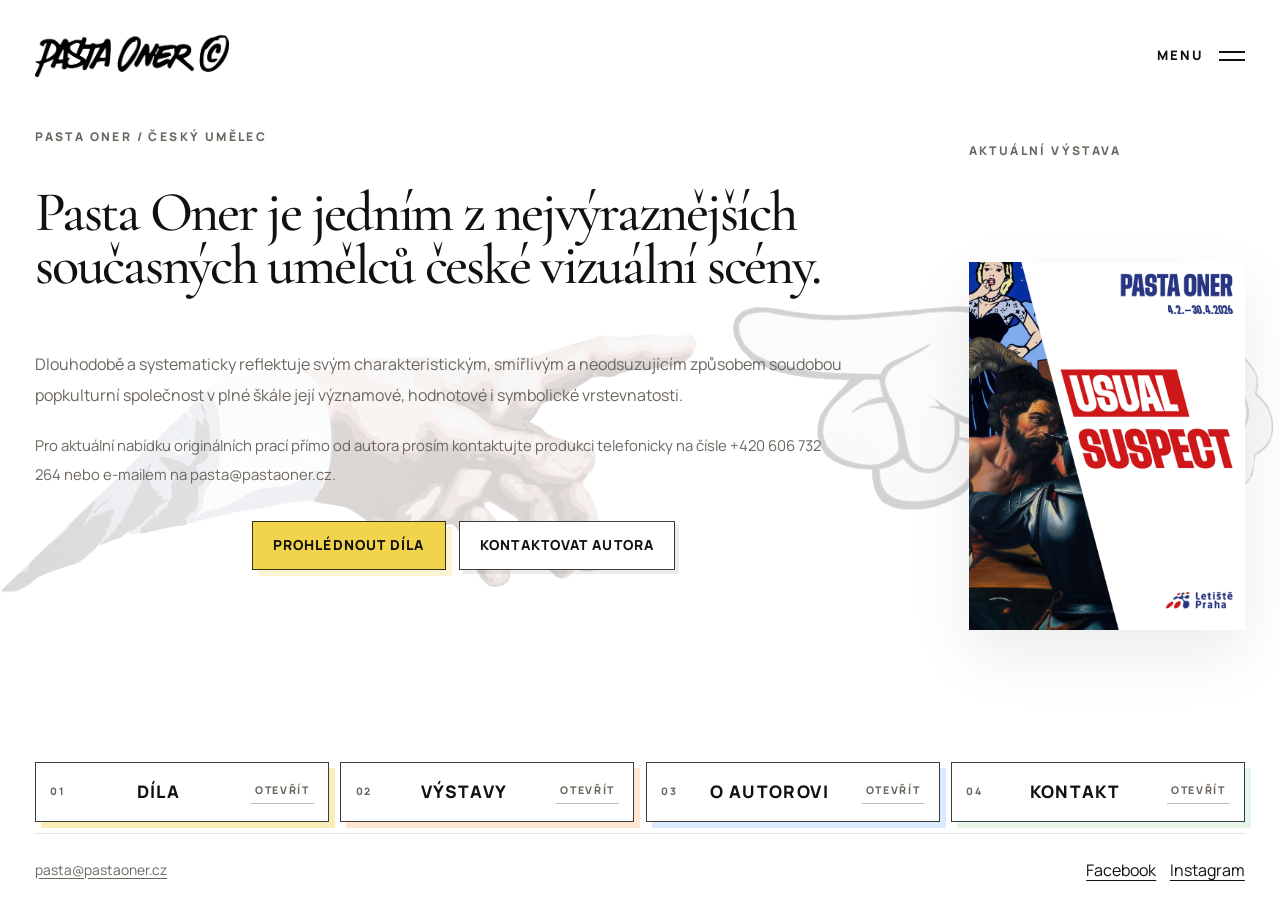
==== commit cc8df45a: "refine minimalist homepage and mobile polish" ====
--- a/index.html
+++ b/index.html
@@ -58,7 +58,10 @@
 
     <main class="page-main">
       <section class="landing-grid section-line">
-        <div>
+        <div class="landing-gesture" aria-hidden="true">
+          <img src="assets/hands.png" alt="">
+        </div>
+        <div class="landing-grid__copy">
           <span class="section-kicker" data-home-kicker></span>
           <h1 class="display-title" data-home-title></h1>
           <p class="lead-copy" data-home-copy></p>
@@ -71,33 +74,15 @@
         <aside class="poster-panel">
           <span class="section-kicker" data-ui="current_exhibition">Current exhibition</span>
           <div class="poster-panel__image">
-            <img src="assets/currentexibit.jpg" alt="Current exhibition poster">
+            <a class="poster-panel__link" href="exhibitions.html" aria-label="Open exhibitions page">
+              <img src="assets/currentexibit.jpg" alt="Current exhibition poster">
+            </a>
           </div>
         </aside>
       </section>
 
-      <section class="section-line landing-info">
-        <div>
-          <span class="section-kicker" data-ui="home_offerings_kicker">Offerings</span>
-          <p class="body-copy">
-            <span data-ui="home_offerings_text">Current works, editions, exhibition information, and studio inquiries are handled directly.</span>
-          </p>
-        </div>
-        <div>
-          <span class="section-kicker" data-ui="home_contact_kicker">Contact note</span>
-          <p class="body-copy">
-            <span data-ui="home_contact_text">For more available works, current exhibition information, or collaboration requests, use the direct contact page.</span>
-          </p>
-          <a class="text-link" href="contact.html" data-ui="home_contact_link">Open contact</a>
-        </div>
-      </section>
-
-      <section class="section-line">
-        <div class="section-heading">
-          <span class="section-kicker" data-ui="home_structure_kicker">Structure</span>
-          <h2 class="section-title" data-ui="home_structure_title">A simple portfolio map with dedicated subpages.</h2>
-        </div>
-        <div class="section-links" data-home-links></div>
+      <section class="section-line home-directory">
+        <div class="home-route-list" data-home-links></div>
       </section>
     </main>
 
--- a/css/styles.css
+++ b/css/styles.css
@@ -1,14 +1,14 @@
 :root {
   --bg: #ffffff;
-  --surface: #fbfaf8;
-  --surface-soft: #f4f1eb;
+  --surface: #ffffff;
+  --surface-soft: #f7f7f7;
   --text: #111111;
   --text-soft: #6c665f;
   --line: rgba(17, 17, 17, 0.12);
   --line-strong: rgba(17, 17, 17, 0.28);
   --accent: #f1d44b;
   --shadow: 0 24px 60px rgba(17, 17, 17, 0.08);
-  --section-gap: clamp(4rem, 8vw, 7rem);
+  --section-gap: clamp(1rem, 8vw, 1rem);
   --shell-pad: clamp(1rem, 2.8vw, 2.2rem);
 }
 
@@ -56,9 +56,12 @@
 }
 
 .site-shell {
+  min-height: 100vh;
   max-width: 1520px;
   margin: 0 auto;
   padding: var(--shell-pad) var(--shell-pad) 2rem;
+  display: flex;
+  flex-direction: column;
 }
 
 .site-header {
@@ -198,11 +201,22 @@
 }
 
 .menu-panel__tools {
-  display: grid;
-  gap: 0.7rem;
+  display: flex;
+  align-items: center;
+  justify-content: space-between;
+  gap: 0.6rem;
+  flex-wrap: wrap;
   margin-top: auto;
   padding-top: 1rem;
   border-top: 1px solid var(--line);
+}
+
+.menu-panel__tools .menu-panel__eyebrow {
+  margin-right: auto;
+}
+
+.menu-panel__tools .language-switch--menu {
+  margin-left: auto;
 }
 
 .menu-backdrop {
@@ -295,10 +309,10 @@
 }
 
 .menu-link__hand--hover {
-  left: 3.15rem;
-  top: calc(100% - 0.6rem);
-  width: 42px;
-  transform: translate(-54%, 14px) rotate(-8deg);
+  left: calc(3.5rem - 40px);
+  top: calc(100% - 0.6rem - 20px);
+  width: 34px;
+  transform: translate(-46%, 14px) rotate(-8deg);
 }
 
 .menu-link__hand--current {
@@ -334,6 +348,7 @@
 .page-main {
   display: grid;
   gap: var(--section-gap);
+  flex: 1 0 auto;
 }
 
 .section-line {
@@ -357,6 +372,10 @@
 
 [data-page="home"] .landing-grid {
   grid-template-columns: minmax(0, 1.55fr) minmax(250px, 0.5fr);
+  position: relative;
+  overflow: visible;
+  align-items: start;
+  min-height: clamp(520px, 72vh, 760px);
 }
 
 [data-page="about"] .about-layout {
@@ -370,9 +389,47 @@
 .page-intro__copy,
 .about-layout__copy,
 .contact-layout__copy,
+.landing-grid__copy,
 .landing-grid > div,
 .page-intro > div {
   min-width: 0;
+}
+
+.landing-grid__copy,
+.page-intro__copy,
+.about-layout__copy,
+.contact-layout__copy {
+  display: grid;
+  align-content: start;
+}
+
+[data-page="home"] .landing-grid__copy {
+  padding-top: clamp(0.8rem, 2.8vh, 2.1rem);
+}
+
+[data-page="contact"] .contact-layout__copy {
+  justify-items: center;
+  text-align: center;
+}
+
+.landing-gesture {
+  position: absolute;
+  left: 50%;
+  top: 53%;
+  width: 100vw;
+  transform: translate(-50%, -50%);
+  z-index: 0;
+  display: flex;
+  justify-content: center;
+  margin: 0;
+  pointer-events: none;
+}
+
+.landing-gesture img {
+  width: 100%;
+  max-width: none;
+  height: auto;
+  opacity: 0.18;
 }
 
 .section-kicker,
@@ -402,7 +459,8 @@
 .display-title {
   max-width: none;
   width: 100%;
-  margin-bottom: 1.5rem;
+  margin-bottom: 3.5rem;
+  margin-top: 1.5rem;
   font-size: clamp(2.4rem, 4.4vw, 4.3rem);
 }
 
@@ -482,7 +540,8 @@
 }
 
 .hero-actions {
-  margin-top: 2rem;
+  margin-top: 3.5rem;
+  justify-content: center;
 }
 
 .button-link {
@@ -491,9 +550,10 @@
   justify-content: center;
   min-height: 48px;
   padding: 0.8rem 1.25rem;
-  border: 1px solid var(--line-strong);
-  border-radius: 999px;
-  background: transparent;
+  border: 1.5px solid rgba(17, 17, 17, 0.82);
+  border-radius: 0;
+  background: #ffffff;
+  box-shadow: 4px 4px 0 rgba(17, 17, 17, 0.08);
   font-size: 0.86rem;
   font-weight: 800;
   letter-spacing: 0.08em;
@@ -501,18 +561,21 @@
   transition:
     transform 180ms ease,
     border-color 180ms ease,
-    background-color 180ms ease;
+    background-color 180ms ease,
+    box-shadow 180ms ease;
 }
 
 .button-link:hover,
 .button-link:focus-visible {
-  transform: translateY(-1px);
+  transform: translate(-1px, -1px);
   border-color: var(--text);
+  box-shadow: 6px 6px 0 rgba(17, 17, 17, 0.12);
 }
 
 .button-link--filled {
   background: var(--accent);
-  border-color: rgba(17, 17, 17, 0.18);
+  border-color: rgba(17, 17, 17, 0.82);
+  box-shadow: 6px 6px 0 rgba(241, 212, 75, 0.24);
 }
 
 .text-link,
@@ -544,12 +607,43 @@
   box-shadow: var(--shadow);
 }
 
+.poster-panel__link {
+  display: block;
+  width: 100%;
+  transition: transform 180ms ease;
+}
+
+.poster-panel__link:hover,
+.poster-panel__link:focus-visible {
+  transform: translate(-2px, -2px);
+}
+
 [data-page="home"] .poster-panel {
   max-width: 350px;
+  position: relative;
+  z-index: 1;
+  align-self: center;
 }
 
 [data-page="home"] .poster-panel__image {
   min-height: clamp(320px, 60vh, 620px);
+}
+
+[data-page="home"] .landing-grid__copy {
+  position: relative;
+  z-index: 1;
+}
+
+[data-page="home"] .site-header {
+  margin-bottom: clamp(1.2rem, 2vw, 1.8rem);
+}
+
+[data-page="home"] .page-main {
+  gap: clamp(0.5rem, 1.5vh, 0.95rem);
+}
+
+[data-page="home"] .hero-actions {
+  margin-top: 2rem;
 }
 
 [data-page="works"] .media-panel,
@@ -583,61 +677,9 @@
   box-shadow: none;
 }
 
-.landing-info {
-  display: grid;
-  grid-template-columns: repeat(2, minmax(0, 1fr));
-  gap: clamp(1.5rem, 4vw, 3.5rem);
-}
-
-.landing-info > div {
-  max-width: none;
-}
-
 .section-heading {
   max-width: none;
   margin-bottom: 1.5rem;
-}
-
-.section-links {
-  display: grid;
-  border-top: 1px solid var(--line);
-}
-
-.section-link {
-  display: grid;
-  grid-template-columns: 56px minmax(0, 1fr) auto;
-  gap: 1.5rem;
-  align-items: end;
-  padding: 1.35rem 0;
-  border-bottom: 1px solid var(--line);
-  transition: padding-left 180ms ease;
-}
-
-.section-link:hover,
-.section-link:focus-visible {
-  padding-left: 0.35rem;
-}
-
-.section-link__index {
-  font-size: 0.74rem;
-  font-weight: 800;
-  letter-spacing: 0.18em;
-  text-transform: uppercase;
-  color: var(--text-soft);
-}
-
-.section-link__content {
-  display: grid;
-  gap: 0.35rem;
-}
-
-.section-link__title {
-  font-size: clamp(2rem, 3vw, 3rem);
-}
-
-.section-link__text {
-  max-width: 30rem;
-  margin-bottom: 0;
 }
 
 .section-link__arrow,
@@ -649,6 +691,98 @@
   color: var(--text-soft);
 }
 
+.home-directory {
+  display: grid;
+  gap: 0;
+}
+
+.section-heading--home {
+  width: 100%;
+  max-width: none;
+  margin-bottom: 0;
+}
+
+.home-route-list {
+  display: grid;
+  grid-template-columns: repeat(4, minmax(0, 1fr));
+  gap: 0.72rem;
+  width: 100%;
+}
+
+.home-route {
+  --route-accent: rgba(241, 212, 75, 0.22);
+  position: relative;
+  display: flex;
+  align-items: center;
+  justify-content: space-between;
+  gap: 0.7rem;
+  min-height: 60px;
+  width: 100%;
+  padding: 0.72rem 0.88rem;
+  border: 1.5px solid rgba(17, 17, 17, 0.82);
+  background: #ffffff;
+  box-shadow: 6px 6px 0 var(--route-accent);
+  transition:
+    transform 180ms ease,
+    box-shadow 180ms ease,
+    background-color 180ms ease;
+}
+
+.home-route:hover,
+.home-route:focus-visible {
+  transform: translate(-2px, -2px);
+  box-shadow: 10px 10px 0 var(--route-accent);
+}
+
+.home-route--tone-1 {
+  --route-accent: rgba(241, 212, 75, 0.4);
+}
+
+.home-route--tone-2 {
+  --route-accent: rgba(255, 181, 130, 0.34);
+}
+
+.home-route--tone-3 {
+  --route-accent: rgba(151, 192, 255, 0.34);
+}
+
+.home-route--tone-4 {
+  --route-accent: rgba(185, 226, 198, 0.36);
+}
+
+.home-route__index {
+  font-size: 0.64rem;
+  font-weight: 800;
+  letter-spacing: 0.18em;
+  text-transform: uppercase;
+  color: var(--text-soft);
+}
+
+.home-route__title {
+  font-size: clamp(0.94rem, 1.35vw, 1.14rem);
+  font-weight: 800;
+  letter-spacing: 0.08em;
+  text-transform: uppercase;
+}
+
+.home-route__cta {
+  display: inline-flex;
+  align-items: center;
+  justify-content: center;
+  min-width: 38px;
+  padding: 0.2rem 0.25rem;
+  border-bottom: 1px solid rgba(17, 17, 17, 0.28);
+  font-size: 0.66rem;
+  font-weight: 800;
+  letter-spacing: 0.16em;
+  text-transform: uppercase;
+  color: var(--text-soft);
+}
+
+[data-page="home"] .home-directory {
+  margin-top: -0.15rem;
+}
+
 .artwork-note {
   max-width: 40rem;
   margin-bottom: 0;
@@ -667,12 +801,14 @@
 }
 
 .artwork-card {
-  display: flex;
-  flex-direction: column;
+  position: relative;
+  display: block;
+  aspect-ratio: 1 / 1.05;
   min-height: 100%;
-  border: 1px solid var(--line);
-  border-radius: 24px;
-  background: var(--bg);
+  border: 1.5px solid rgba(17, 17, 17, 0.82);
+  border-radius: 0;
+  background: #ffffff;
+  box-shadow: 6px 6px 0 rgba(241, 212, 75, 0.22);
   overflow: hidden;
   transition:
     transform 220ms ease,
@@ -687,13 +823,13 @@
 
 .artwork-card:hover,
 .artwork-card:focus-within {
-  transform: translateY(-4px);
-  box-shadow: 0 24px 44px rgba(17, 17, 17, 0.08);
+  transform: translate(-2px, -2px);
+  box-shadow: 10px 10px 0 rgba(241, 212, 75, 0.28);
   border-color: rgba(17, 17, 17, 0.2);
 }
 
 .artwork-card__image {
-  aspect-ratio: 1 / 0.92;
+  height: 100%;
   overflow: hidden;
   background: var(--surface-soft);
 }
@@ -711,9 +847,29 @@
 }
 
 .artwork-card__body {
-  display: grid;
-  gap: 0.8rem;
-  padding: 1.1rem 1.1rem 1.2rem;
+  position: absolute;
+  right: 0;
+  bottom: 0;
+  left: 0;
+  display: grid;
+  gap: 0.68rem;
+  padding: 1rem 1rem 0.95rem;
+  color: #ffffff;
+  background: linear-gradient(180deg, rgba(17, 17, 17, 0) 0%, rgba(17, 17, 17, 0.74) 42%, rgba(17, 17, 17, 0.94) 100%);
+}
+
+@media (hover: hover) and (min-width: 861px) {
+  .artwork-card__body {
+    opacity: 0;
+    transform: translateY(18px);
+    transition: opacity 200ms ease, transform 220ms ease;
+  }
+
+  .artwork-card:hover .artwork-card__body,
+  .artwork-card:focus-within .artwork-card__body {
+    opacity: 1;
+    transform: translateY(0);
+  }
 }
 
 .artwork-card__meta {
@@ -728,34 +884,51 @@
   font-weight: 800;
   letter-spacing: 0.18em;
   text-transform: uppercase;
-  color: var(--text-soft);
+  color: rgba(255, 255, 255, 0.72);
 }
 
 .artwork-card__title {
   font-size: clamp(1.55rem, 2.1vw, 2.1rem);
-}
-
-.artwork-card__medium,
-.artwork-card__note {
+  color: #ffffff;
+}
+
+.artwork-card__medium {
   margin: 0;
-  color: var(--text-soft);
+  color: rgba(255, 255, 255, 0.84);
   font-size: 0.92rem;
-  line-height: 1.85;
+  line-height: 1.7;
 }
 
 .artwork-card__link {
   margin-top: 0.2rem;
-  font-size: 0.88rem;
+  font-size: 0.76rem;
+  font-weight: 800;
+  letter-spacing: 0.14em;
+  text-transform: uppercase;
+  color: rgba(255, 255, 255, 0.9);
+}
+
+.artwork-card__body .status-pill {
+  background: rgba(241, 212, 75, 0.92);
+  color: #111111;
 }
 
 .available-card {
   display: flex;
   flex-direction: column;
   min-height: 100%;
-  border: 1px solid var(--line);
-  border-radius: 24px;
-  background: var(--bg);
+  border: 1.5px solid rgba(17, 17, 17, 0.82);
+  border-radius: 0;
+  background: #ffffff;
+  box-shadow: 6px 6px 0 rgba(151, 192, 255, 0.16);
   overflow: hidden;
+  transition: transform 180ms ease, box-shadow 180ms ease;
+}
+
+.available-card:hover,
+.available-card:focus-within {
+  transform: translate(-2px, -2px);
+  box-shadow: 10px 10px 0 rgba(151, 192, 255, 0.22);
 }
 
 .available-card__image {
@@ -826,12 +999,9 @@
 }
 
 .current-exhibition-spotlight {
-  padding: clamp(1.5rem, 4vw, 2.8rem);
-  border: 1px solid var(--line);
-  border-radius: 32px;
-  background:
-    linear-gradient(135deg, rgba(241, 212, 75, 0.16), rgba(255, 255, 255, 0) 48%),
-    var(--surface);
+  margin: clamp(0.5rem, 2vw, 1rem) 0;
+  padding: clamp(1.8rem, 5vw, 3.2rem) 0;
+  background: transparent;
 }
 
 .current-exhibition-spotlight__inner {
@@ -844,7 +1014,9 @@
 .current-exhibition-spotlight__copy {
   display: grid;
   gap: 0.55rem;
-  align-content: center;
+  align-content: start;
+  align-self: start;
+  margin-top: -0.45rem;
 }
 
 .current-exhibition-spotlight__copy .section-kicker {
@@ -865,11 +1037,18 @@
   justify-self: end;
 }
 
+.current-exhibition-spotlight__poster .poster-panel__image {
+  padding: 0.8rem;
+  border: 1.5px solid rgba(17, 17, 17, 0.82);
+  background: #ffffff;
+  box-shadow: 6px 6px 0 rgba(255, 181, 130, 0.18);
+}
+
 .current-exhibition-spotlight__poster img {
   width: 100%;
   height: auto;
   object-fit: contain;
-  box-shadow: var(--shadow);
+  box-shadow: none;
 }
 
 .exhibitions-stack {
@@ -1036,7 +1215,7 @@
 
 .language-switch {
   display: inline-flex;
-  gap: 0.45rem;
+  gap: 0.3rem;
   margin: 0 0 1.6rem;
 }
 
@@ -1045,25 +1224,38 @@
 }
 
 .language-switch__button {
-  padding: 0.55rem 0.9rem;
-  border: 1px solid var(--line-strong);
-  border-radius: 999px;
-  background: transparent;
+  min-width: 48px;
+  padding: 0.38rem 0.55rem;
+  border: 1.5px solid rgba(17, 17, 17, 0.82);
+  border-radius: 0;
+  background: #ffffff;
+  box-shadow: 3px 3px 0 rgba(241, 212, 75, 0.18);
   color: var(--text-soft);
   cursor: pointer;
-  transition: border-color 180ms ease, background-color 180ms ease, color 180ms ease;
+  font-size: 0.67rem;
+  font-weight: 800;
+  letter-spacing: 0.16em;
+  text-transform: uppercase;
+  line-height: 1;
+  transition: transform 180ms ease, box-shadow 180ms ease, background-color 180ms ease, color 180ms ease;
 }
 
 .language-switch__button.is-active,
 .language-switch__button:hover,
 .language-switch__button:focus-visible {
-  border-color: rgba(17, 17, 17, 0.18);
-  background: var(--surface-soft);
+  background: rgba(241, 212, 75, 0.28);
   color: var(--text);
+  transform: translate(-1px, -1px);
+  box-shadow: 5px 5px 0 rgba(241, 212, 75, 0.22);
 }
 
 .interview-teaser {
-  max-width: 34rem;
+  display: grid;
+  gap: 0.8rem;
+  max-width: 38rem;
+  margin: clamp(1.8rem, 5vw, 3.25rem) auto 0;
+  justify-items: center;
+  text-align: center;
 }
 
 .quote-block {
@@ -1163,14 +1355,14 @@
 
 .contact-stack {
   display: grid;
-  gap: 2.35rem;
+  gap: 1.4rem;
   align-content: start;
-  max-width: 18rem;
-  justify-self: end;
+  max-width: 22rem;
+  justify-self: center;
 }
 
 .lead-copy--contact {
-  max-width: 34rem;
+  max-width: 32rem;
 }
 
 .lead-copy--contact p {
@@ -1191,12 +1383,17 @@
   margin-bottom: 0.25rem;
 }
 
+.info-block__title--legal {
+  font-size: 1rem;
+  letter-spacing: 0.05em;
+}
+
 [data-page="contact"] .info-block {
-  gap: 0.5rem;
+  gap: 0.35rem;
 }
 
 [data-page="contact"] .info-block__title {
-  font-size: clamp(1.05rem, 1.6vw, 1.35rem);
+  font-size: clamp(0.98rem, 1.4vw, 1.15rem);
 }
 
 [data-page="contact"] .contact-stack .section-kicker {
@@ -1205,8 +1402,25 @@
 
 [data-page="contact"] .contact-stack p,
 [data-page="contact"] .contact-stack a {
-  font-size: 0.9rem;
-  line-height: 1.9;
+  font-size: 0.84rem;
+  line-height: 1.8;
+}
+
+[data-page="contact"] .contact-layout {
+  align-items: center;
+}
+
+[data-page="contact"] .contact-stack .info-link {
+  font-size: 1rem;
+}
+
+[data-page="contact"] .info-block--legal {
+  gap: 0.22rem;
+}
+
+[data-page="contact"] .info-block--legal p {
+  font-size: 0.74rem;
+  line-height: 1.65;
 }
 
 .stack-links {
@@ -1216,30 +1430,34 @@
 
 .site-footer {
   margin-top: var(--section-gap);
+}
+
+[data-page="home"] .site-footer {
+  margin-top: 0.7rem;
 }
 
 .site-footer__inner {
   display: flex;
   align-items: center;
   justify-content: space-between;
-  gap: 1rem;
+  gap: 1rem 1.5rem;
+  flex-wrap: wrap;
   padding-top: 1.5rem;
   border-top: 1px solid var(--line);
 }
 
-.site-footer__inner p {
-  margin: 0;
+.site-footer__email {
+  font-size: 0.86rem;
   color: var(--text-soft);
-  font-size: 0.9rem;
-  line-height: 1.8;
-}
-
-@media (max-width: 980px) {
+  text-decoration: underline;
+  text-underline-offset: 0.2em;
+}
+
+@media (max-width: 1080px) {
   .landing-grid,
   .page-intro,
   .about-layout,
   .contact-layout,
-  .landing-info,
   .archive-columns,
   .current-exhibition-spotlight__inner {
     grid-template-columns: 1fr;
@@ -1249,8 +1467,9 @@
   .media-panel,
   .contact-stack,
   .current-exhibition-spotlight__poster {
-    max-width: none;
+    max-width: 100%;
     justify-self: stretch;
+    margin-inline: auto;
   }
 
   [data-page="about"] .media-panel--portrait {
@@ -1272,82 +1491,324 @@
     height: auto;
   }
 
-  .artwork-list {
-    grid-template-columns: repeat(2, minmax(0, 1fr));
-  }
-
-  .available-grid {
-    grid-template-columns: repeat(2, minmax(0, 1fr));
-  }
-
-  .menu-panel {
-    width: min(78vw, 460px);
-  }
-
-  .available-toolbar {
-    display: grid;
-    justify-content: stretch;
-  }
-}
-
-@media (max-width: 760px) {
-  .site-shell {
-    padding: 0.9rem 0.9rem 1.5rem;
-  }
-
-  .menu-panel {
-    width: 100%;
-    min-width: 0;
-  }
-
-  .menu-panel__tools {
-    gap: 0.8rem;
-  }
-
-  .display-title {
-    max-width: none;
-    font-size: clamp(2rem, 10vw, 3rem);
-  }
-
-  .site-header__actions {
-    gap: 0.55rem;
-  }
-
-  .language-switch__button {
-    padding-inline: 0.72rem;
-  }
-
-  .hero-actions,
-  .site-footer__inner,
-  .site-footer__links {
-    flex-direction: column;
-    align-items: flex-start;
-  }
-
-  .button-link {
-    width: 100%;
-  }
-
-  .landing-info,
+  .page-main {
+    gap: clamp(2.8rem, 8vw, 4rem);
+  }
+
+  .landing-grid,
+  .page-intro,
+  .about-layout,
+  .contact-layout,
+  .current-exhibition-spotlight__inner {
+    gap: 1.75rem;
+    justify-items: stretch;
+  }
+
   .artwork-list,
   .available-grid,
   .exhibition-gallery {
     grid-template-columns: 1fr;
   }
 
+  .menu-panel {
+    width: min(78vw, 460px);
+  }
+
+  .available-toolbar {
+    display: grid;
+    justify-content: stretch;
+  }
+
+  .contact-stack {
+    max-width: none;
+  }
+
+  [data-page="home"] .landing-grid__copy,
+  [data-page="about"] .about-layout__copy,
+  [data-page="contact"] .contact-layout__copy {
+    width: 100%;
+    max-width: none;
+  }
+
+  [data-page="home"] .poster-panel {
+    max-width: min(100%, 420px);
+    justify-self: center;
+  }
+
+  [data-page="about"] .media-panel--portrait {
+    max-width: min(100%, 340px);
+    justify-self: center;
+  }
+
+  [data-page="contact"] .contact-stack {
+    width: 100%;
+    padding-top: 0.4rem;
+  }
+}
+
+@media (max-width: 860px) {
+  .landing-grid,
+  .page-intro,
+  .about-layout,
+  .contact-layout,
+  .current-exhibition-spotlight__inner {
+    display: flex;
+    flex-direction: column;
+    align-items: stretch;
+    gap: 1.45rem;
+  }
+
+  .landing-gesture {
+    order: 0;
+    margin: -0.1rem 0 0.2rem;
+  }
+
+  .landing-grid__copy,
+  .page-intro__copy,
+  .about-layout__copy,
+  .contact-layout__copy {
+    order: 1;
+  }
+
+  .poster-panel,
+  .media-panel,
+  .contact-stack,
+  .current-exhibition-spotlight__poster {
+    order: 2;
+    align-self: stretch;
+  }
+
+  [data-page="home"] .landing-grid__copy,
+  [data-page="about"] .about-layout__copy,
+  [data-page="contact"] .contact-layout__copy,
+  .page-intro__copy {
+    max-width: none;
+    width: 100%;
+  }
+
+  [data-page="home"] .poster-panel,
+  [data-page="about"] .media-panel--portrait,
+  [data-page="works"] .media-panel,
+  [data-page="interview"] .media-panel,
+  [data-page="exhibitions"] .poster-panel,
+  .current-exhibition-spotlight__poster {
+    max-width: min(100%, 420px);
+    margin-inline: auto;
+  }
+
+  [data-page="contact"] .contact-stack {
+    max-width: none;
+    margin-inline: 0;
+  }
+
+  .home-route-list {
+    display: grid;
+    gap: 0.85rem;
+    width: 100%;
+    grid-template-columns: repeat(2, minmax(0, 1fr));
+  }
+
+  .home-route {
+    width: 100%;
+    justify-content: space-between;
+  }
+
+  .artwork-card {
+    aspect-ratio: auto;
+  }
+
+  .artwork-card__image {
+    height: auto;
+    aspect-ratio: 1 / 0.96;
+  }
+
+  .artwork-card__body {
+    position: static;
+    gap: 0.55rem;
+    padding: 0.9rem 0.9rem 0.95rem;
+    background: #ffffff;
+    color: var(--text);
+    border-top: 1px solid rgba(17, 17, 17, 0.12);
+    opacity: 1;
+    transform: none;
+  }
+
+  .artwork-card__index {
+    color: var(--text-soft);
+  }
+
+  .artwork-card__title {
+    color: var(--text);
+  }
+
+  .artwork-card__medium {
+    color: var(--text-soft);
+  }
+
+  .artwork-card__link {
+    color: var(--text-soft);
+  }
+}
+
+@media (max-width: 760px) {
+  .site-shell {
+    padding: 0.95rem 0.95rem 1.6rem;
+  }
+
+  .menu-panel {
+    width: 100%;
+    min-width: 0;
+  }
+
+  .menu-panel__tools {
+    gap: 0.8rem;
+    align-items: center;
+  }
+
+  .display-title {
+    max-width: none;
+    font-size: clamp(2rem, 10vw, 3rem);
+  }
+
+  .lead-copy,
+  .body-copy,
+  .page-note,
+  .meta-line {
+    max-width: none;
+  }
+
+  .site-header__actions {
+    gap: 0.55rem;
+  }
+
+  .language-switch__button {
+    padding-inline: 0.72rem;
+  }
+
+  .button-link {
+    width: 100%;
+  }
+
+  [data-page="home"] .hero-actions {
+    display: grid;
+    gap: 0.75rem;
+    width: 100%;
+  }
+
+  .landing-gesture img {
+    width: 100%;
+    opacity: 0.08;
+  }
+
+  [data-page="home"] .poster-panel {
+    max-width: min(100%, 360px);
+  }
+
+  [data-page="about"] .media-panel--portrait {
+    max-width: min(100%, 300px);
+  }
+
+  [data-page="about"] .media-panel--portrait .media-panel__image {
+    justify-content: center;
+  }
+
+  [data-page="contact"] .contact-stack {
+    gap: 2rem;
+  }
+
+  [data-page="contact"] .info-block {
+    padding-top: 0.1rem;
+  }
+
+  [data-page="contact"] .page-main {
+    display: flex;
+  }
+
+  [data-page="contact"] .contact-layout {
+    flex: 1 0 auto;
+    min-height: calc(100svh - 11.5rem);
+    justify-content: center;
+    gap: 2.35rem;
+    padding-block: 1rem 0.4rem;
+  }
+
+  [data-page="contact"] .contact-layout__copy {
+    align-items: center;
+    justify-items: center;
+    text-align: center;
+    padding-top: clamp(0.4rem, 2vh, 1rem);
+  }
+
+  [data-page="contact"] .contact-stack {
+    justify-items: center;
+    align-content: start;
+    text-align: center;
+    width: 100%;
+    max-width: 18.5rem;
+    margin-inline: auto;
+  }
+
   .menu-link__hand,
   .menu-link__hand--hover,
   .menu-link__hand--current {
     display: none;
   }
 
-  .section-link,
+  .home-route {
+    display: grid;
+    grid-template-columns: auto 1fr auto;
+    gap: 0.7rem;
+    min-height: auto;
+    padding: 0.78rem 0.82rem 0.76rem;
+    box-shadow: 4px 4px 0 var(--route-accent);
+    width: 100%;
+  }
+
+  .home-route-list {
+    grid-template-columns: 1fr;
+  }
+
+  .home-route__title {
+    font-size: 0.92rem;
+  }
+
+  .home-route__cta {
+    font-size: 0.58rem;
+  }
+
   .exhibition-item__summary {
     grid-template-columns: 1fr;
-  }
-
-  .section-link__arrow {
-    display: none;
+    justify-items: center;
+    text-align: center;
+    gap: 0.8rem;
+  }
+
+  [data-page="exhibitions"] .section-heading {
+    text-align: center;
+  }
+
+  [data-page="exhibitions"] .archive-toggle {
+    display: grid;
+    justify-items: center;
+  }
+
+  [data-page="exhibitions"] .archive-toggle > summary {
+    margin-inline: auto;
+    text-align: center;
+  }
+
+  .exhibition-item__status {
+    justify-self: center;
+    width: fit-content;
+    min-height: 28px;
+    padding: 0.24rem 0.55rem;
+    font-size: 0.62rem;
+    letter-spacing: 0.12em;
+  }
+
+  .exhibition-item__headline,
+  .exhibition-item__toggle {
+    text-align: center;
   }
 
   .contact-stack,
@@ -1374,4 +1835,27 @@
     align-items: center;
     text-align: center;
   }
-}
+
+  .contact-layout__copy,
+  .about-layout__copy,
+  .page-intro__copy,
+  .landing-grid__copy,
+  .landing-grid > div {
+    width: 100%;
+  }
+
+  .interview-teaser,
+  .bio-copy,
+  .lead-copy--contact {
+    max-width: none;
+  }
+
+  .site-footer__inner {
+    justify-content: center;
+    gap: 0.75rem 1rem;
+  }
+
+  .site-footer__links {
+    gap: 0.6rem 0.9rem;
+  }
+}
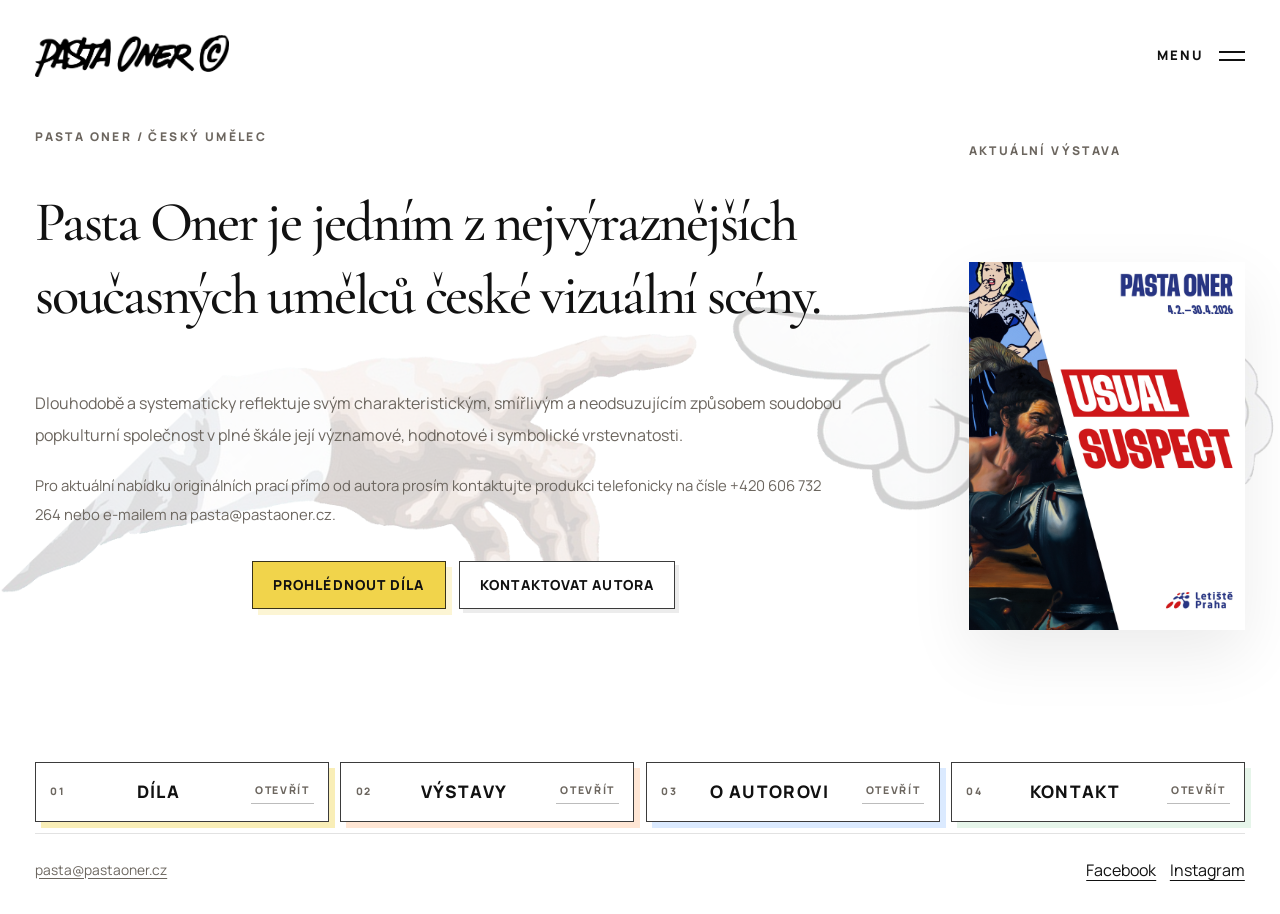
==== commit c0237687: "remove menu intro copy" ====
--- a/index.html
+++ b/index.html
@@ -42,7 +42,6 @@
           <button class="menu-close" type="button" data-menu-close aria-label="Close menu" data-ui="menu_close">Close</button>
         </div>
         <div class="menu-panel__body">
-          <p class="menu-panel__intro" data-ui="menu_intro">A minimal archive of artworks, exhibitions, writing, and direct contact.</p>
           <ul class="site-nav" data-site-nav></ul>
           <div class="menu-panel__tools">
             <span class="menu-panel__eyebrow" data-ui="language_switch">Language</span>
--- a/css/styles.css
+++ b/css/styles.css
@@ -462,6 +462,7 @@
   margin-bottom: 3.5rem;
   margin-top: 1.5rem;
   font-size: clamp(2.4rem, 4.4vw, 4.3rem);
+  line-height: 1.3;
 }
 
 .section-title {
